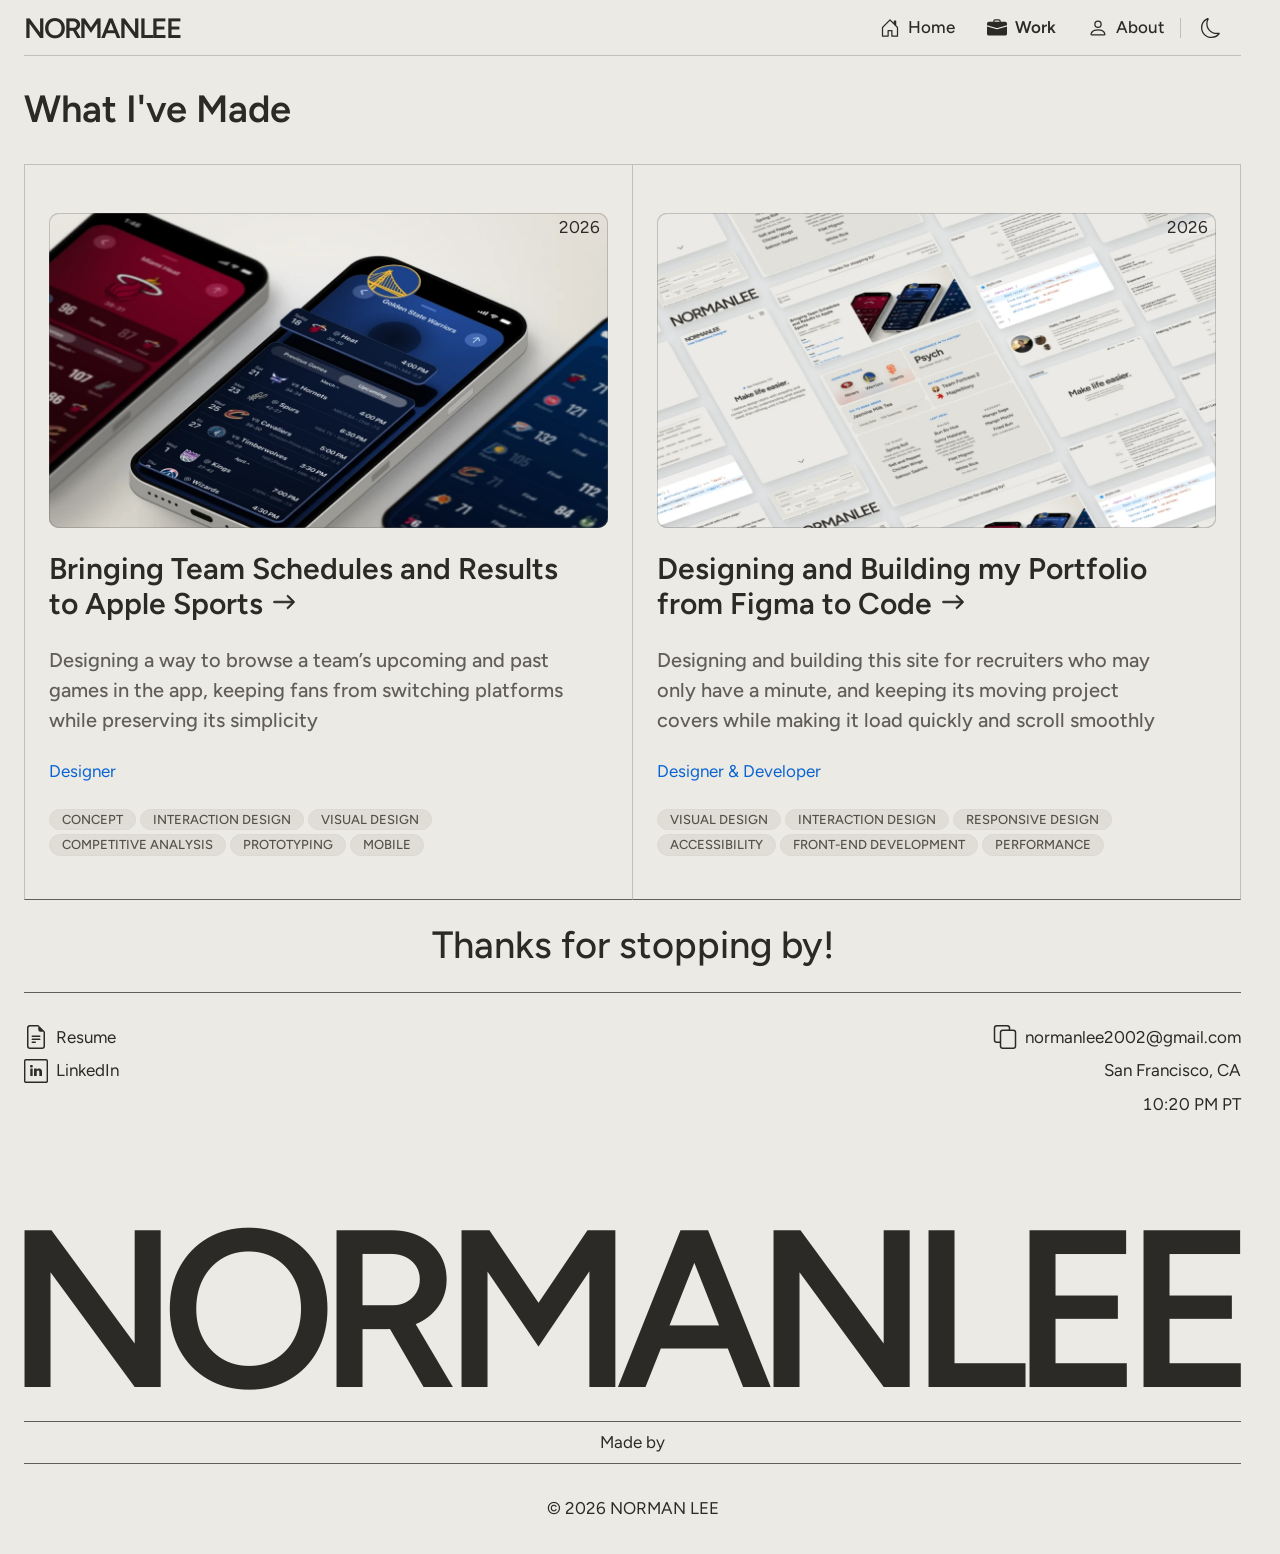
==== work/index.html @ 1e75f771 "Updated case studies to new URL address" ====
<!DOCTYPE html>
<html lang="en">
<head>
    <meta charset="UTF-8">
    <meta name="viewport" content="width=device-width, initial-scale=1.0">
    <title>Work - Norman Lee</title>
    <meta name="description" content="UX case studies by Norman Lee, including bringing team schedules and results to Apple Sports.">
    <link rel="canonical" href="https://normanmade.com/work/">
    <!-- Link Previews -->
    <meta property="og:type" content="website">
    <meta property="og:site_name" content="normanmade.com">
    <meta property="og:title" content="Work - Norman Lee">
    <meta property="og:description" content="UX case studies by Norman Lee, including bringing team schedules and results to Apple Sports.">
    <meta property="og:url" content="https://normanmade.com/work/">
    <meta property="og:image" content="https://normanmade.com/images/og-image.png?v=3">
    <meta property="og:image:width" content="1200">
    <meta property="og:image:height" content="630">
    <meta property="og:image:alt" content="Norman Lee, User Experience Designer. Make life easier. Design with empathy.">
    <meta name="twitter:card" content="summary_large_image">
    <!-- Icons -->
    <link rel="icon" href="/favicon.ico?v=4" sizes="48x48">
    <link rel="icon" href="/favicon.svg?v=4" type="image/svg+xml">
    <link rel="icon" href="/icon-192.png?v=4" type="image/png" sizes="192x192">
    <link rel="apple-touch-icon" href="/apple-touch-icon.png?v=3">
    <!-- Load Theme -->
    <script>
        // Prepared in the background (speculation rules, below): the fade-in waits until the page is shown (style.css)
        if (document.prerendering) {
            document.documentElement.classList.add("prerendering");
            document.addEventListener("prerenderingchange", () => document.documentElement.classList.remove("prerendering"), { once: true });
        }
        {
            const savedTheme = localStorage.getItem("theme");
            const systemPrefersDark = window.matchMedia("(prefers-color-scheme: dark)").matches;
            if (savedTheme === "dark" || (!savedTheme && systemPrefersDark)) {
                document.documentElement.classList.add("dark-theme");
            }
        }
        // Drawing without a graphics card: the lighter look from the first frame (style.css). Found once, on the very
        // first visit, by trying to start WebGL in a mode that refuses to run on the processor alone, then remembered;
        // script.js checks again once a visit, and also watches for drawing that's slow despite a graphics card
        try {
            let gfx = localStorage.getItem("gfx");
            if (!gfx) {
                const gl = document.createElement("canvas").getContext("webgl", { failIfMajorPerformanceCaveat: true });
                gfx = gl ? "ok" : "low";
                if (gl) gl.getExtension("WEBGL_lose_context")?.loseContext();
                localStorage.setItem("gfx", gfx);
                sessionStorage.setItem("gfx-checked", "1");
            }
            if (gfx === "low" || gfx === "slow") document.documentElement.classList.add("low-gfx");
        } catch (e) {}
    </script>
    <link rel="preload" href="/assets/fonts/figtree-latin.woff2" as="font" type="font/woff2" crossorigin>
    <link rel="stylesheet" href="/css/style.css">
    <script src="/js/script.js" defer></script>
    <!-- Instant pages (Chrome, Edge): the site's other pages are fetched as soon as this one loads (a few KB each), and a
         page is prepared whole in the background once you point at a link to it, so it opens at once when clicked, on
         touch screens too. Other browsers get a head start from script.js -->
    <script type="speculationrules">
        {"prefetch": [{"where": {"and": [{"href_matches": "/*"}, {"not": {"href_matches": ["/prototypes/*", "/*.pdf", "/*.png", "/*.webp", "/*.mp4"]}}]}, "eagerness": "immediate"}],
         "prerender": [{"where": {"and": [{"href_matches": "/*"}, {"not": {"href_matches": ["/prototypes/*", "/*.pdf", "/*.png", "/*.webp", "/*.mp4"]}}]}, "eagerness": "moderate"}]}
    </script>
</head>
<body>
    <!-- Header -->
    <div class="header perma-line">
        <div class="name">
            <a href="/"><span class="name-chevron" aria-hidden="true"><svg xmlns="http://www.w3.org/2000/svg" width="16" height="16" fill="currentColor" viewBox="0 0 16 16"><path fill-rule="evenodd" d="M11.354 1.646a.5.5 0 0 1 0 .708L5.707 8l5.647 5.646a.5.5 0 0 1-.708.708l-6-6a.5.5 0 0 1 0-.708l6-6a.5.5 0 0 1 .708 0"/></svg></span>NORMANLEE</a>
        </div>
        <div class="nav-container">
            <button class="theme-toggle-btn" aria-label="Change to dark mode" title="Change to dark mode">
                <!-- Sun Icon -->
                <svg class="sun-icon" xmlns="http://www.w3.org/2000/svg" width="20" height="20" fill="currentColor" viewBox="0 0 16 16">
                    <path d="M8 11a3 3 0 1 1 0-6 3 3 0 0 1 0 6m0 1a4 4 0 1 0 0-8 4 4 0 0 0 0 8M8 0a.5.5 0 0 1 .5.5v2a.5.5 0 0 1-1 0v-2A.5.5 0 0 1 8 0m0 13a.5.5 0 0 1 .5.5v2a.5.5 0 0 1-1 0v-2A.5.5 0 0 1 8 13m8-5a.5.5 0 0 1-.5.5h-2a.5.5 0 0 1 0-1h2a.5.5 0 0 1 .5.5M3 8a.5.5 0 0 1-.5.5h-2a.5.5 0 0 1 0-1h2A.5.5 0 0 1 3 8m10.657-5.657a.5.5 0 0 1 0 .707l-1.414 1.415a.5.5 0 1 1-.707-.708l1.414-1.414a.5.5 0 0 1 .707 0m-9.193 9.193a.5.5 0 0 1 0 .707L3.05 13.657a.5.5 0 0 1-.707-.707l1.414-1.414a.5.5 0 0 1 .707 0m9.193 2.121a.5.5 0 0 1-.707 0l-1.414-1.414a.5.5 0 0 1 .707-.707l1.414 1.414a.5.5 0 0 1 0 .707M4.464 4.465a.5.5 0 0 1-.707 0L2.343 3.05a.5.5 0 1 1 .707-.707l1.414 1.414a.5.5 0 0 1 0 .708"/>
                </svg>
                <!-- Sun Icon Fill -->
                <svg class="sun-icon-fill" xmlns="http://www.w3.org/2000/svg" width="20" height="20" fill="currentColor" viewBox="0 0 16 16">
                    <path d="M8 12a4 4 0 1 0 0-8 4 4 0 0 0 0 8M8 0a.5.5 0 0 1 .5.5v2a.5.5 0 0 1-1 0v-2A.5.5 0 0 1 8 0m0 13a.5.5 0 0 1 .5.5v2a.5.5 0 0 1-1 0v-2A.5.5 0 0 1 8 13m8-5a.5.5 0 0 1-.5.5h-2a.5.5 0 0 1 0-1h2a.5.5 0 0 1 .5.5M3 8a.5.5 0 0 1-.5.5h-2a.5.5 0 0 1 0-1h2A.5.5 0 0 1 3 8m10.657-5.657a.5.5 0 0 1 0 .707l-1.414 1.415a.5.5 0 1 1-.707-.708l1.414-1.414a.5.5 0 0 1 .707 0m-9.193 9.193a.5.5 0 0 1 0 .707L3.05 13.657a.5.5 0 0 1-.707-.707l1.414-1.414a.5.5 0 0 1 .707 0m9.193 2.121a.5.5 0 0 1-.707 0l-1.414-1.414a.5.5 0 0 1 .707-.707l1.414 1.414a.5.5 0 0 1 0 .707M4.464 4.465a.5.5 0 0 1-.707 0L2.343 3.05a.5.5 0 1 1 .707-.707l1.414 1.414a.5.5 0 0 1 0 .708"/>
                </svg>
                <!-- Moon Icon -->
                <svg class="moon-icon" xmlns="http://www.w3.org/2000/svg" width="20" height="20" fill="currentColor" viewBox="0 0 16 16">
                    <path d="M6 .278a.77.77 0 0 1 .08.858 7.2 7.2 0 0 0-.878 3.46c0 4.021 3.278 7.277 7.318 7.277q.792-.001 1.533-.16a.79.79 0 0 1 .81.316.73.73 0 0 1-.031.893A8.35 8.35 0 0 1 8.344 16C3.734 16 0 12.286 0 7.71 0 4.266 2.114 1.312 5.124.06A.75.75 0 0 1 6 .278M4.858 1.311A7.27 7.27 0 0 0 1.025 7.71c0 4.02 3.279 7.276 7.319 7.276a7.32 7.32 0 0 0 5.205-2.162q-.506.063-1.029.063c-4.61 0-8.343-3.714-8.343-8.29 0-1.167.242-2.278.681-3.286"/>
                </svg>
                <!-- Moon Icon Fill -->
                <svg class="moon-icon-fill" xmlns="http://www.w3.org/2000/svg" width="20" height="20" fill="currentColor" viewBox="0 0 16 16">
                    <path d="M6 .278a.77.77 0 0 1 .08.858 7.2 7.2 0 0 0-.878 3.46c0 4.021 3.278 7.277 7.318 7.277q.792-.001 1.533-.16a.79.79 0 0 1 .81.316.73.73 0 0 1-.031.893A8.35 8.35 0 0 1 8.344 16C3.734 16 0 12.286 0 7.71 0 4.266 2.114 1.312 5.124.06A.75.75 0 0 1 6 .278"/>
                </svg>
            </button>
            <button class="hamburger-menu" aria-label="Toggle menu" aria-expanded="false">
                <span class="hamburger-box" aria-hidden="true">
                    <span class="bar bar-top"></span>
                    <span class="bar bar-middle"></span>
                    <span class="bar bar-bottom"></span>
                </span>
            </button>
        </div>
        <div class="expanded-menu hidden" id="menu">
            <a href="/" class="menu-item">
                <!-- Home outline -->
                <svg class="icon-outline" xmlns="http://www.w3.org/2000/svg" width="20" height="20" fill="currentColor" viewBox="0 0 16 16">
                    <path d="M8.354 1.146a.5.5 0 0 0-.708 0l-6 6A.5.5 0 0 0 1.5 7.5v7a.5.5 0 0 0 .5.5h4.5a.5.5 0 0 0 .5-.5v-4h2v4a.5.5 0 0 0 .5.5H14a.5.5 0 0 0 .5-.5v-7a.5.5 0 0 0-.146-.354L13 5.793V2.5a.5.5 0 0 0-.5-.5h-1a.5.5 0 0 0-.5.5v1.293zM2.5 14V7.707l5.5-5.5 5.5 5.5V14H10v-4a.5.5 0 0 0-.5-.5h-3a.5.5 0 0 0-.5.5v4z"/>
                </svg>
                <!-- Home fill -->
                <svg class="icon-fill" xmlns="http://www.w3.org/2000/svg" width="20" height="20" fill="currentColor" viewBox="0 0 16 16">
                    <path d="M6.5 14.5v-3.505c0-.245.25-.495.5-.495h2c.25 0 .5.25.5.5v3.5a.5.5 0 0 0 .5.5h4a.5.5 0 0 0 .5-.5v-7a.5.5 0 0 0-.146-.354L13 5.793V2.5a.5.5 0 0 0-.5-.5h-1a.5.5 0 0 0-.5.5v1.293L8.354 1.146a.5.5 0 0 0-.708 0l-6 6A.5.5 0 0 0 1.5 7.5v7a.5.5 0 0 0 .5.5h4a.5.5 0 0 0 .5-.5"/>
                </svg>
                <span>Home</span>
            </a>

            <div class="nav-dropdown">
                <a href="/work/" class="menu-item" aria-current="page">
                    <!-- Briefcase outline -->
                    <svg class="icon-outline" xmlns="http://www.w3.org/2000/svg" width="20" height="20" fill="currentColor" viewBox="0 0 16 16">
                        <path d="M6.5 1A1.5 1.5 0 0 0 5 2.5V3H1.5A1.5 1.5 0 0 0 0 4.5v8A1.5 1.5 0 0 0 1.5 14h13a1.5 1.5 0 0 0 1.5-1.5v-8A1.5 1.5 0 0 0 14.5 3H11v-.5A1.5 1.5 0 0 0 9.5 1zm0 1h3a.5.5 0 0 1 .5.5V3H6v-.5a.5.5 0 0 1 .5-.5m1.886 6.914L15 7.151V12.5a.5.5 0 0 1-.5.5h-13a.5.5 0 0 1-.5-.5V7.15l6.614 1.764a1.5 1.5 0 0 0 .772 0M1.5 4h13a.5.5 0 0 1 .5.5v1.616L8.129 7.948a.5.5 0 0 1-.258 0L1 6.116V4.5a.5.5 0 0 1 .5-.5"/>
                    </svg>
                    <!-- Briefcase fill -->
                    <svg class="icon-fill" xmlns="http://www.w3.org/2000/svg" width="20" height="20" fill="currentColor" viewBox="0 0 16 16">
                        <path d="M6.5 1A1.5 1.5 0 0 0 5 2.5V3H1.5A1.5 1.5 0 0 0 0 4.5v1.384l7.614 2.03a1.5 1.5 0 0 0 .772 0L16 5.884V4.5A1.5 1.5 0 0 0 14.5 3H11v-.5A1.5 1.5 0 0 0 9.5 1zm0 1h3a.5.5 0 0 1 .5.5V3H6v-.5a.5.5 0 0 1 .5-.5"/>
                        <path d="M0 12.5A1.5 1.5 0 0 0 1.5 14h13a1.5 1.5 0 0 0 1.5-1.5V6.85L8.129 8.947a.5.5 0 0 1-.258 0L0 6.85z"/>
                    </svg>
                    <span>Work</span>
                </a>
                <div class="project-menu">
                    <div class="project-menu-panel">
                        <a href="/work/apple-sports-concept" class="project-menu-item">Bringing Team Schedules and Results to Apple Sports</a>
                        <a href="/work/portfolio" class="project-menu-item">Designing and Building my Portfolio from Figma to Code</a>
                    </div>
                </div>
            </div>

            <a href="/about" class="menu-item">
                <!-- About Icon -->
                <svg class="icon-outline" xmlns="http://www.w3.org/2000/svg" width="20" height="20" fill="currentColor" viewBox="0 0 16 16">
                    <path d="M8 8a3 3 0 1 0 0-6 3 3 0 0 0 0 6m2-3a2 2 0 1 1-4 0 2 2 0 0 1 4 0m4 8c0 1-1 1-1 1H3s-1 0-1-1 1-4 6-4 6 3 6 4m-1-.004c-.001-.246-.154-.986-.832-1.664C11.516 10.68 10.289 10 8 10s-3.516.68-4.168 1.332c-.678.678-.83 1.418-.832 1.664z"/>
                </svg>
                <!-- About Fill -->
                <svg class="icon-fill" xmlns="http://www.w3.org/2000/svg" width="20" height="20" fill="currentColor" viewBox="0 0 16 16">
                    <path d="M3 14s-1 0-1-1 1-4 6-4 6 3 6 4-1 1-1 1zm5-6a3 3 0 1 0 0-6 3 3 0 0 0 0 6"/>
                </svg>
                <span>About</span>
            </a>

        </div>
    </div>

    <!-- Work -->
    <h1 class="page-header" data-fade>What I've Made</h1>
    <div class="section-work work-grid">
        <div class="work-card" data-fade>
            <a href="/work/apple-sports-concept" class="work-thumbnail" tabindex="-1" aria-hidden="true">
                <div class="cover-screens" aria-hidden="true">
                    <!-- the cover at rest, as one picture of itself; the live cover below is built only when pointed at (style.css) -->
                    <img class="cover-poster is-light" src="/images/apple-sports/cover-poster-light-960.webp" srcset="/images/apple-sports/cover-poster-light-640.webp 1280w, /images/apple-sports/cover-poster-light-960.webp 1920w, /images/apple-sports/cover-poster-light-1320.webp 2640w" sizes="(max-width: 767px) calc(146vw - 47px), (max-width: 1023px) calc(146vw - 78px), min(65vw, 950px)" alt="" width="2640" height="1320" loading="lazy" fetchpriority="high"><img class="cover-poster is-dark" src="/images/apple-sports/cover-poster-dark-960.webp" srcset="/images/apple-sports/cover-poster-dark-640.webp 1280w, /images/apple-sports/cover-poster-dark-960.webp 1920w, /images/apple-sports/cover-poster-dark-1320.webp 2640w" sizes="(max-width: 767px) calc(146vw - 47px), (max-width: 1023px) calc(146vw - 78px), min(65vw, 950px)" alt="" width="2640" height="1320" loading="lazy" fetchpriority="high">
                    <div class="cover-floor">
                        <span class="cover-phone"><img src="/images/apple-sports/cover-heat.webp?v=3" alt="" width="560" height="1214" loading="lazy"><i class="cover-key"></i><i class="cover-key is-flush"></i><i class="cover-port"></i></span>
                        <span class="cover-phone">
                            <img src="/images/apple-sports/cover-hero-base.webp?v=2" alt="" width="640" height="1387" loading="lazy">
                            <!-- the shadows the lifted parts throw onto the spots they came from (style.css) -->
                            <i class="cover-shade is-list"></i><i class="cover-shade is-today"></i><i class="cover-shade is-logo"></i>
                            <img class="cover-layer is-list" src="/images/apple-sports/cover-hero-list.webp?v=2" alt="" width="562" height="774" loading="lazy"><i class="cover-layer cover-rim is-list"></i>
                            <img class="cover-layer is-today" src="/images/apple-sports/cover-hero-today.webp?v=2" alt="" width="562" height="111" loading="lazy"><i class="cover-layer cover-rim is-today"></i>
                            <img class="cover-layer is-logo" src="/images/apple-sports/cover-hero-logo.webp?v=2" alt="" width="172" height="172" loading="lazy"><i class="cover-layer cover-rim is-logo"></i>
                            <i class="cover-key"></i><i class="cover-key is-flush"></i><i class="cover-port"></i>
                        </span>
                        <span class="cover-phone"><img src="/images/apple-sports/cover-scores.webp" alt="" width="560" height="1214" loading="lazy"><i class="cover-key"></i><i class="cover-key is-flush"></i><i class="cover-port"></i></span>
                    </div>
                </div>
                <p>2026</p>
                <span class="view-project" aria-hidden="true">View Details<svg xmlns="http://www.w3.org/2000/svg" width="16" height="16" fill="currentColor" viewBox="0 0 16 16"><path fill-rule="evenodd" d="M1 8a.5.5 0 0 1 .5-.5h11.793l-3.147-3.146a.5.5 0 0 1 .708-.708l4 4a.5.5 0 0 1 0 .708l-4 4a.5.5 0 0 1-.708-.708L13.293 8.5H1.5A.5.5 0 0 1 1 8"/></svg></span>
            </a>
            <h2 class="work-header">
                <a href="/work/apple-sports-concept" class="work-link">Bringing Team Schedules and Results to Apple <span class="keep-together">Sports<span class="link-arrow" aria-hidden="true"><svg xmlns="http://www.w3.org/2000/svg" width="16" height="16" fill="currentColor" viewBox="0 0 16 16"><path fill-rule="evenodd" d="M1 8a.5.5 0 0 1 .5-.5h11.793l-3.147-3.146a.5.5 0 0 1 .708-.708l4 4a.5.5 0 0 1 0 .708l-4 4a.5.5 0 0 1-.708-.708L13.293 8.5H1.5A.5.5 0 0 1 1 8"/></svg></span></span></a>
            </h2>
            <p class="work-description">Designing a way to browse a team’s upcoming and past games in the app, keeping fans from switching platforms while preserving its simplicity</p>
            <p class="work-title">Designer</p>
            <div class="tag-container">
                <span class="pill-tag">CONCEPT</span>
                <span class="pill-tag">INTERACTION DESIGN</span>
                <span class="pill-tag">VISUAL DESIGN</span>
                <span class="pill-tag">COMPETITIVE ANALYSIS</span>
                <span class="pill-tag">PROTOTYPING</span>
                <span class="pill-tag">MOBILE</span>
            </div>
        </div>
        <div class="work-card" data-fade>
            <a href="/work/portfolio" class="work-thumbnail" tabindex="-1" aria-hidden="true">
                <div class="cover-wall" aria-hidden="true">
                    <!-- the wall at rest, as one picture of itself; the live wall below is built only when pointed at (style.css) -->
                    <img class="cover-poster is-light" src="/images/portfolio/cover-poster-light-960.webp" srcset="/images/portfolio/cover-poster-light-640.webp 1280w, /images/portfolio/cover-poster-light-960.webp 1920w, /images/portfolio/cover-poster-light-1320.webp 2640w" sizes="(max-width: 767px) calc(146vw - 47px), (max-width: 1023px) calc(146vw - 78px), min(65vw, 950px)" alt="" width="2640" height="1320" loading="lazy" fetchpriority="high"><img class="cover-poster is-dark" src="/images/portfolio/cover-poster-dark-960.webp" srcset="/images/portfolio/cover-poster-dark-640.webp 1280w, /images/portfolio/cover-poster-dark-960.webp 1920w, /images/portfolio/cover-poster-dark-1320.webp 2640w" sizes="(max-width: 767px) calc(146vw - 47px), (max-width: 1023px) calc(146vw - 78px), min(65vw, 950px)" alt="" width="2640" height="1320" loading="lazy" fetchpriority="high">
                    <div class="cover-wall-plane">
                        <div class="cover-wall-col" style="--w: 44cqh">
                            <div class="cover-wall-track">
                                <div class="cover-wall-tile is-desktop"><img class="is-light" src="/images/portfolio/home-desktop-light.webp" alt="" width="2400" height="1350" loading="lazy"><img class="is-dark" src="/images/portfolio/home-desktop-dark.webp" alt="" width="2400" height="1350" loading="lazy"></div>
                                <div class="cover-wall-tile"><img class="is-light" src="/images/portfolio/cover-snip-about-skills-light.webp" alt="" width="600" height="238" loading="lazy"><img class="is-dark" src="/images/portfolio/cover-snip-about-skills-dark.webp" alt="" width="600" height="238" loading="lazy"></div>
                                <div class="cover-wall-tile cover-wall-code is-js"><p class="cover-wall-tab">script.js</p><pre><span><i>222</i><span class="t-kw">function</span> <span class="t-fn">applyTheme</span><span class="t-mute">(</span><span class="t-mute">)</span> <span class="t-mute">{</span></span><span><i>223</i>    <span class="t-kw">const</span> isDark <span class="t-mute">=</span> <span class="t-fn">getPreferredTheme</span><span class="t-mute">(</span><span class="t-mute">)</span> <span class="t-mute">===</span> <span class="t-val">"dark"</span><span class="t-mute">;</span></span><span class="is-hot"><i>224</i>    document<span class="t-mute">.</span>documentElement<span class="t-mute">.</span>classList<span class="t-mute">.</span><span class="t-fn">toggle</span><span class="t-mute">(</span><span class="t-val">"dark-theme"</span><span class="t-mute">,</span> isDark<span class="t-mute">)</span><span class="t-mute">;</span></span><span><i>225</i>    <span class="t-fn">updateButtonAria</span><span class="t-mute">(</span>isDark<span class="t-mute">)</span><span class="t-mute">;</span></span><span><i>226</i><span class="t-mute">}</span></span></pre></div>
                                <div class="cover-wall-tile"><img class="is-light" src="/images/portfolio/cover-snip-apple-quotes-light.webp" alt="" width="600" height="258" loading="lazy"><img class="is-dark" src="/images/portfolio/cover-snip-apple-quotes-dark.webp" alt="" width="600" height="258" loading="lazy"></div>
                                <div class="cover-wall-tile is-desktop"><img class="is-light" src="/images/portfolio/home-desktop-light.webp" alt="" width="2400" height="1350" loading="lazy"><img class="is-dark" src="/images/portfolio/home-desktop-dark.webp" alt="" width="2400" height="1350" loading="lazy"></div>
                                <div class="cover-wall-tile"><img class="is-light" src="/images/portfolio/cover-snip-about-skills-light.webp" alt="" width="600" height="238" loading="lazy"><img class="is-dark" src="/images/portfolio/cover-snip-about-skills-dark.webp" alt="" width="600" height="238" loading="lazy"></div>
                                <div class="cover-wall-tile cover-wall-code is-js"><p class="cover-wall-tab">script.js</p><pre><span><i>222</i><span class="t-kw">function</span> <span class="t-fn">applyTheme</span><span class="t-mute">(</span><span class="t-mute">)</span> <span class="t-mute">{</span></span><span><i>223</i>    <span class="t-kw">const</span> isDark <span class="t-mute">=</span> <span class="t-fn">getPreferredTheme</span><span class="t-mute">(</span><span class="t-mute">)</span> <span class="t-mute">===</span> <span class="t-val">"dark"</span><span class="t-mute">;</span></span><span class="is-hot"><i>224</i>    document<span class="t-mute">.</span>documentElement<span class="t-mute">.</span>classList<span class="t-mute">.</span><span class="t-fn">toggle</span><span class="t-mute">(</span><span class="t-val">"dark-theme"</span><span class="t-mute">,</span> isDark<span class="t-mute">)</span><span class="t-mute">;</span></span><span><i>225</i>    <span class="t-fn">updateButtonAria</span><span class="t-mute">(</span>isDark<span class="t-mute">)</span><span class="t-mute">;</span></span><span><i>226</i><span class="t-mute">}</span></span></pre></div>
                                <div class="cover-wall-tile"><img class="is-light" src="/images/portfolio/cover-snip-apple-quotes-light.webp" alt="" width="600" height="258" loading="lazy"><img class="is-dark" src="/images/portfolio/cover-snip-apple-quotes-dark.webp" alt="" width="600" height="258" loading="lazy"></div>
                                <div class="cover-wall-tile is-desktop"><img class="is-light" src="/images/portfolio/home-desktop-light.webp" alt="" width="2400" height="1350" loading="lazy"><img class="is-dark" src="/images/portfolio/home-desktop-dark.webp" alt="" width="2400" height="1350" loading="lazy"></div>
                                <div class="cover-wall-tile"><img class="is-light" src="/images/portfolio/cover-snip-about-skills-light.webp" alt="" width="600" height="238" loading="lazy"><img class="is-dark" src="/images/portfolio/cover-snip-about-skills-dark.webp" alt="" width="600" height="238" loading="lazy"></div>
                                <div class="cover-wall-tile cover-wall-code is-js"><p class="cover-wall-tab">script.js</p><pre><span><i>222</i><span class="t-kw">function</span> <span class="t-fn">applyTheme</span><span class="t-mute">(</span><span class="t-mute">)</span> <span class="t-mute">{</span></span><span><i>223</i>    <span class="t-kw">const</span> isDark <span class="t-mute">=</span> <span class="t-fn">getPreferredTheme</span><span class="t-mute">(</span><span class="t-mute">)</span> <span class="t-mute">===</span> <span class="t-val">"dark"</span><span class="t-mute">;</span></span><span class="is-hot"><i>224</i>    document<span class="t-mute">.</span>documentElement<span class="t-mute">.</span>classList<span class="t-mute">.</span><span class="t-fn">toggle</span><span class="t-mute">(</span><span class="t-val">"dark-theme"</span><span class="t-mute">,</span> isDark<span class="t-mute">)</span><span class="t-mute">;</span></span><span><i>225</i>    <span class="t-fn">updateButtonAria</span><span class="t-mute">(</span>isDark<span class="t-mute">)</span><span class="t-mute">;</span></span><span><i>226</i><span class="t-mute">}</span></span></pre></div>
                                <div class="cover-wall-tile"><img class="is-light" src="/images/portfolio/cover-snip-apple-quotes-light.webp" alt="" width="600" height="258" loading="lazy"><img class="is-dark" src="/images/portfolio/cover-snip-apple-quotes-dark.webp" alt="" width="600" height="258" loading="lazy"></div>
                                <div class="cover-wall-tile is-desktop"><img class="is-light" src="/images/portfolio/home-desktop-light.webp" alt="" width="2400" height="1350" loading="lazy"><img class="is-dark" src="/images/portfolio/home-desktop-dark.webp" alt="" width="2400" height="1350" loading="lazy"></div>
                                <div class="cover-wall-tile"><img class="is-light" src="/images/portfolio/cover-snip-about-skills-light.webp" alt="" width="600" height="238" loading="lazy"><img class="is-dark" src="/images/portfolio/cover-snip-about-skills-dark.webp" alt="" width="600" height="238" loading="lazy"></div>
                                <div class="cover-wall-tile cover-wall-code is-js"><p class="cover-wall-tab">script.js</p><pre><span><i>222</i><span class="t-kw">function</span> <span class="t-fn">applyTheme</span><span class="t-mute">(</span><span class="t-mute">)</span> <span class="t-mute">{</span></span><span><i>223</i>    <span class="t-kw">const</span> isDark <span class="t-mute">=</span> <span class="t-fn">getPreferredTheme</span><span class="t-mute">(</span><span class="t-mute">)</span> <span class="t-mute">===</span> <span class="t-val">"dark"</span><span class="t-mute">;</span></span><span class="is-hot"><i>224</i>    document<span class="t-mute">.</span>documentElement<span class="t-mute">.</span>classList<span class="t-mute">.</span><span class="t-fn">toggle</span><span class="t-mute">(</span><span class="t-val">"dark-theme"</span><span class="t-mute">,</span> isDark<span class="t-mute">)</span><span class="t-mute">;</span></span><span><i>225</i>    <span class="t-fn">updateButtonAria</span><span class="t-mute">(</span>isDark<span class="t-mute">)</span><span class="t-mute">;</span></span><span><i>226</i><span class="t-mute">}</span></span></pre></div>
                                <div class="cover-wall-tile"><img class="is-light" src="/images/portfolio/cover-snip-apple-quotes-light.webp" alt="" width="600" height="258" loading="lazy"><img class="is-dark" src="/images/portfolio/cover-snip-apple-quotes-dark.webp" alt="" width="600" height="258" loading="lazy"></div>
                            </div>
                        </div>
                        <div class="cover-wall-col" style="--w: 30cqh; --time: 64s">
                            <div class="cover-wall-track">
                                <div class="cover-wall-tile"><img class="is-light" src="/images/portfolio/home-mobile-light.webp" alt="" width="786" height="1704" loading="lazy"><img class="is-dark" src="/images/portfolio/home-mobile-dark.webp" alt="" width="786" height="1704" loading="lazy"></div>
                                <div class="cover-wall-tile"><img class="is-light" src="/images/portfolio/cover-snip-apple-anatomy-light.webp" alt="" width="600" height="258" loading="lazy"><img class="is-dark" src="/images/portfolio/cover-snip-apple-anatomy-dark.webp" alt="" width="600" height="258" loading="lazy"></div>
                                <div class="cover-wall-tile"><img class="is-light" src="/images/portfolio/cover-snip-footer-light.webp" alt="" width="600" height="87" loading="lazy"><img class="is-dark" src="/images/portfolio/cover-snip-footer-dark.webp" alt="" width="600" height="87" loading="lazy"></div>
                                <div class="cover-wall-tile"><img class="is-light" src="/images/portfolio/home-mobile-light.webp" alt="" width="786" height="1704" loading="lazy"><img class="is-dark" src="/images/portfolio/home-mobile-dark.webp" alt="" width="786" height="1704" loading="lazy"></div>
                                <div class="cover-wall-tile"><img class="is-light" src="/images/portfolio/cover-snip-apple-anatomy-light.webp" alt="" width="600" height="258" loading="lazy"><img class="is-dark" src="/images/portfolio/cover-snip-apple-anatomy-dark.webp" alt="" width="600" height="258" loading="lazy"></div>
                                <div class="cover-wall-tile"><img class="is-light" src="/images/portfolio/cover-snip-footer-light.webp" alt="" width="600" height="87" loading="lazy"><img class="is-dark" src="/images/portfolio/cover-snip-footer-dark.webp" alt="" width="600" height="87" loading="lazy"></div>
                                <div class="cover-wall-tile"><img class="is-light" src="/images/portfolio/home-mobile-light.webp" alt="" width="786" height="1704" loading="lazy"><img class="is-dark" src="/images/portfolio/home-mobile-dark.webp" alt="" width="786" height="1704" loading="lazy"></div>
                                <div class="cover-wall-tile"><img class="is-light" src="/images/portfolio/cover-snip-apple-anatomy-light.webp" alt="" width="600" height="258" loading="lazy"><img class="is-dark" src="/images/portfolio/cover-snip-apple-anatomy-dark.webp" alt="" width="600" height="258" loading="lazy"></div>
                                <div class="cover-wall-tile"><img class="is-light" src="/images/portfolio/cover-snip-footer-light.webp" alt="" width="600" height="87" loading="lazy"><img class="is-dark" src="/images/portfolio/cover-snip-footer-dark.webp" alt="" width="600" height="87" loading="lazy"></div>
                                <!-- again, so the loop has no seam -->
                                <div class="cover-wall-tile"><img class="is-light" src="/images/portfolio/home-mobile-light.webp" alt="" width="786" height="1704" loading="lazy"><img class="is-dark" src="/images/portfolio/home-mobile-dark.webp" alt="" width="786" height="1704" loading="lazy"></div>
                                <div class="cover-wall-tile"><img class="is-light" src="/images/portfolio/cover-snip-apple-anatomy-light.webp" alt="" width="600" height="258" loading="lazy"><img class="is-dark" src="/images/portfolio/cover-snip-apple-anatomy-dark.webp" alt="" width="600" height="258" loading="lazy"></div>
                                <div class="cover-wall-tile"><img class="is-light" src="/images/portfolio/cover-snip-footer-light.webp" alt="" width="600" height="87" loading="lazy"><img class="is-dark" src="/images/portfolio/cover-snip-footer-dark.webp" alt="" width="600" height="87" loading="lazy"></div>
                                <div class="cover-wall-tile"><img class="is-light" src="/images/portfolio/home-mobile-light.webp" alt="" width="786" height="1704" loading="lazy"><img class="is-dark" src="/images/portfolio/home-mobile-dark.webp" alt="" width="786" height="1704" loading="lazy"></div>
                                <div class="cover-wall-tile"><img class="is-light" src="/images/portfolio/cover-snip-apple-anatomy-light.webp" alt="" width="600" height="258" loading="lazy"><img class="is-dark" src="/images/portfolio/cover-snip-apple-anatomy-dark.webp" alt="" width="600" height="258" loading="lazy"></div>
                                <div class="cover-wall-tile"><img class="is-light" src="/images/portfolio/cover-snip-footer-light.webp" alt="" width="600" height="87" loading="lazy"><img class="is-dark" src="/images/portfolio/cover-snip-footer-dark.webp" alt="" width="600" height="87" loading="lazy"></div>
                                <div class="cover-wall-tile"><img class="is-light" src="/images/portfolio/home-mobile-light.webp" alt="" width="786" height="1704" loading="lazy"><img class="is-dark" src="/images/portfolio/home-mobile-dark.webp" alt="" width="786" height="1704" loading="lazy"></div>
                                <div class="cover-wall-tile"><img class="is-light" src="/images/portfolio/cover-snip-apple-anatomy-light.webp" alt="" width="600" height="258" loading="lazy"><img class="is-dark" src="/images/portfolio/cover-snip-apple-anatomy-dark.webp" alt="" width="600" height="258" loading="lazy"></div>
                                <div class="cover-wall-tile"><img class="is-light" src="/images/portfolio/cover-snip-footer-light.webp" alt="" width="600" height="87" loading="lazy"><img class="is-dark" src="/images/portfolio/cover-snip-footer-dark.webp" alt="" width="600" height="87" loading="lazy"></div>
                            </div>
                        </div>
                        <div class="cover-wall-col" style="--w: 56cqh; --time: 80s">
                            <div class="cover-wall-track">
                                <div class="cover-wall-tile"><img class="is-light" src="/images/portfolio/cover-snip-apple-head-light.webp" alt="" width="600" height="228" loading="lazy"><img class="is-dark" src="/images/portfolio/cover-snip-apple-head-dark.webp" alt="" width="600" height="228" loading="lazy"></div>
                                <div class="cover-wall-tile"><img class="is-light" src="/images/portfolio/cover-snip-about-tidbits-light.webp" alt="" width="600" height="625" loading="lazy"><img class="is-dark" src="/images/portfolio/cover-snip-about-tidbits-dark.webp" alt="" width="600" height="625" loading="lazy"></div>
                                <div class="cover-wall-tile"><img class="is-light" src="/images/portfolio/cover-snip-home-thanks-light.webp" alt="" width="600" height="103" loading="lazy"><img class="is-dark" src="/images/portfolio/cover-snip-home-thanks-dark.webp" alt="" width="600" height="103" loading="lazy"></div>
                                <div class="cover-wall-tile"><img class="is-light" src="/images/portfolio/cover-snip-apple-head-light.webp" alt="" width="600" height="228" loading="lazy"><img class="is-dark" src="/images/portfolio/cover-snip-apple-head-dark.webp" alt="" width="600" height="228" loading="lazy"></div>
                                <div class="cover-wall-tile"><img class="is-light" src="/images/portfolio/cover-snip-about-tidbits-light.webp" alt="" width="600" height="625" loading="lazy"><img class="is-dark" src="/images/portfolio/cover-snip-about-tidbits-dark.webp" alt="" width="600" height="625" loading="lazy"></div>
                                <div class="cover-wall-tile"><img class="is-light" src="/images/portfolio/cover-snip-home-thanks-light.webp" alt="" width="600" height="103" loading="lazy"><img class="is-dark" src="/images/portfolio/cover-snip-home-thanks-dark.webp" alt="" width="600" height="103" loading="lazy"></div>
                                <div class="cover-wall-tile"><img class="is-light" src="/images/portfolio/cover-snip-apple-head-light.webp" alt="" width="600" height="228" loading="lazy"><img class="is-dark" src="/images/portfolio/cover-snip-apple-head-dark.webp" alt="" width="600" height="228" loading="lazy"></div>
                                <div class="cover-wall-tile"><img class="is-light" src="/images/portfolio/cover-snip-about-tidbits-light.webp" alt="" width="600" height="625" loading="lazy"><img class="is-dark" src="/images/portfolio/cover-snip-about-tidbits-dark.webp" alt="" width="600" height="625" loading="lazy"></div>
                                <div class="cover-wall-tile"><img class="is-light" src="/images/portfolio/cover-snip-home-thanks-light.webp" alt="" width="600" height="103" loading="lazy"><img class="is-dark" src="/images/portfolio/cover-snip-home-thanks-dark.webp" alt="" width="600" height="103" loading="lazy"></div>
                                <!-- again, so the loop has no seam -->
                                <div class="cover-wall-tile"><img class="is-light" src="/images/portfolio/cover-snip-apple-head-light.webp" alt="" width="600" height="228" loading="lazy"><img class="is-dark" src="/images/portfolio/cover-snip-apple-head-dark.webp" alt="" width="600" height="228" loading="lazy"></div>
                                <div class="cover-wall-tile"><img class="is-light" src="/images/portfolio/cover-snip-about-tidbits-light.webp" alt="" width="600" height="625" loading="lazy"><img class="is-dark" src="/images/portfolio/cover-snip-about-tidbits-dark.webp" alt="" width="600" height="625" loading="lazy"></div>
                                <div class="cover-wall-tile"><img class="is-light" src="/images/portfolio/cover-snip-home-thanks-light.webp" alt="" width="600" height="103" loading="lazy"><img class="is-dark" src="/images/portfolio/cover-snip-home-thanks-dark.webp" alt="" width="600" height="103" loading="lazy"></div>
                                <div class="cover-wall-tile"><img class="is-light" src="/images/portfolio/cover-snip-apple-head-light.webp" alt="" width="600" height="228" loading="lazy"><img class="is-dark" src="/images/portfolio/cover-snip-apple-head-dark.webp" alt="" width="600" height="228" loading="lazy"></div>
                                <div class="cover-wall-tile"><img class="is-light" src="/images/portfolio/cover-snip-about-tidbits-light.webp" alt="" width="600" height="625" loading="lazy"><img class="is-dark" src="/images/portfolio/cover-snip-about-tidbits-dark.webp" alt="" width="600" height="625" loading="lazy"></div>
                                <div class="cover-wall-tile"><img class="is-light" src="/images/portfolio/cover-snip-home-thanks-light.webp" alt="" width="600" height="103" loading="lazy"><img class="is-dark" src="/images/portfolio/cover-snip-home-thanks-dark.webp" alt="" width="600" height="103" loading="lazy"></div>
                                <div class="cover-wall-tile"><img class="is-light" src="/images/portfolio/cover-snip-apple-head-light.webp" alt="" width="600" height="228" loading="lazy"><img class="is-dark" src="/images/portfolio/cover-snip-apple-head-dark.webp" alt="" width="600" height="228" loading="lazy"></div>
                                <div class="cover-wall-tile"><img class="is-light" src="/images/portfolio/cover-snip-about-tidbits-light.webp" alt="" width="600" height="625" loading="lazy"><img class="is-dark" src="/images/portfolio/cover-snip-about-tidbits-dark.webp" alt="" width="600" height="625" loading="lazy"></div>
                                <div class="cover-wall-tile"><img class="is-light" src="/images/portfolio/cover-snip-home-thanks-light.webp" alt="" width="600" height="103" loading="lazy"><img class="is-dark" src="/images/portfolio/cover-snip-home-thanks-dark.webp" alt="" width="600" height="103" loading="lazy"></div>
                            </div>
                        </div>
                        <div class="cover-wall-col" style="--w: 40cqh; --time: 74s">
                            <div class="cover-wall-track">
                                <div class="cover-wall-tile"><img class="is-light" src="/images/portfolio/cover-snip-apple-overview-light.webp" alt="" width="600" height="261" loading="lazy"><img class="is-dark" src="/images/portfolio/cover-snip-apple-overview-dark.webp" alt="" width="600" height="261" loading="lazy"></div>
                                <div class="cover-wall-tile cover-wall-code is-css"><p class="cover-wall-tab">style.css</p><pre><span><i>779</i><span class="t-sel">.hero-text</span> <span class="t-mute">{</span></span><span class="is-hot"><i>780</i>    <span class="t-prop">font-size</span><span class="t-mute">:</span> <span class="t-val">clamp(2.25rem, 10cqi, 6rem)</span><span class="t-mute">;</span></span><span><i>781</i>    <span class="t-prop">line-height</span><span class="t-mute">:</span> <span class="t-val">var(--leading-none)</span><span class="t-mute">;</span></span><span><i>782</i>    <span class="t-prop">letter-spacing</span><span class="t-mute">:</span> <span class="t-val">-0.035em</span><span class="t-mute">;</span></span><span><i>783</i>    <span class="t-prop">white-space</span><span class="t-mute">:</span> <span class="t-val">nowrap</span><span class="t-mute">;</span></span><span><i>784</i><span class="t-mute">}</span></span></pre></div>
                                <div class="cover-wall-tile"><img class="is-light" src="/images/portfolio/cover-snip-about-hello-light.webp" alt="" width="600" height="182" loading="lazy"><img class="is-dark" src="/images/portfolio/cover-snip-about-hello-dark.webp" alt="" width="600" height="182" loading="lazy"></div>
                                <div class="cover-wall-tile"><img class="is-light" src="/images/portfolio/home-tablet-light.webp" alt="" width="2420" height="1668" loading="lazy"><img class="is-dark" src="/images/portfolio/home-tablet-dark.webp" alt="" width="2420" height="1668" loading="lazy"></div>
                                <div class="cover-wall-tile"><img class="is-light" src="/images/portfolio/cover-snip-apple-overview-light.webp" alt="" width="600" height="261" loading="lazy"><img class="is-dark" src="/images/portfolio/cover-snip-apple-overview-dark.webp" alt="" width="600" height="261" loading="lazy"></div>
                                <div class="cover-wall-tile cover-wall-code is-css"><p class="cover-wall-tab">style.css</p><pre><span><i>779</i><span class="t-sel">.hero-text</span> <span class="t-mute">{</span></span><span class="is-hot"><i>780</i>    <span class="t-prop">font-size</span><span class="t-mute">:</span> <span class="t-val">clamp(2.25rem, 10cqi, 6rem)</span><span class="t-mute">;</span></span><span><i>781</i>    <span class="t-prop">line-height</span><span class="t-mute">:</span> <span class="t-val">var(--leading-none)</span><span class="t-mute">;</span></span><span><i>782</i>    <span class="t-prop">letter-spacing</span><span class="t-mute">:</span> <span class="t-val">-0.035em</span><span class="t-mute">;</span></span><span><i>783</i>    <span class="t-prop">white-space</span><span class="t-mute">:</span> <span class="t-val">nowrap</span><span class="t-mute">;</span></span><span><i>784</i><span class="t-mute">}</span></span></pre></div>
                                <div class="cover-wall-tile"><img class="is-light" src="/images/portfolio/cover-snip-about-hello-light.webp" alt="" width="600" height="182" loading="lazy"><img class="is-dark" src="/images/portfolio/cover-snip-about-hello-dark.webp" alt="" width="600" height="182" loading="lazy"></div>
                                <div class="cover-wall-tile"><img class="is-light" src="/images/portfolio/home-tablet-light.webp" alt="" width="2420" height="1668" loading="lazy"><img class="is-dark" src="/images/portfolio/home-tablet-dark.webp" alt="" width="2420" height="1668" loading="lazy"></div>
                                <div class="cover-wall-tile"><img class="is-light" src="/images/portfolio/cover-snip-apple-overview-light.webp" alt="" width="600" height="261" loading="lazy"><img class="is-dark" src="/images/portfolio/cover-snip-apple-overview-dark.webp" alt="" width="600" height="261" loading="lazy"></div>
                                <div class="cover-wall-tile cover-wall-code is-css"><p class="cover-wall-tab">style.css</p><pre><span><i>779</i><span class="t-sel">.hero-text</span> <span class="t-mute">{</span></span><span class="is-hot"><i>780</i>    <span class="t-prop">font-size</span><span class="t-mute">:</span> <span class="t-val">clamp(2.25rem, 10cqi, 6rem)</span><span class="t-mute">;</span></span><span><i>781</i>    <span class="t-prop">line-height</span><span class="t-mute">:</span> <span class="t-val">var(--leading-none)</span><span class="t-mute">;</span></span><span><i>782</i>    <span class="t-prop">letter-spacing</span><span class="t-mute">:</span> <span class="t-val">-0.035em</span><span class="t-mute">;</span></span><span><i>783</i>    <span class="t-prop">white-space</span><span class="t-mute">:</span> <span class="t-val">nowrap</span><span class="t-mute">;</span></span><span><i>784</i><span class="t-mute">}</span></span></pre></div>
                                <div class="cover-wall-tile"><img class="is-light" src="/images/portfolio/cover-snip-about-hello-light.webp" alt="" width="600" height="182" loading="lazy"><img class="is-dark" src="/images/portfolio/cover-snip-about-hello-dark.webp" alt="" width="600" height="182" loading="lazy"></div>
                                <div class="cover-wall-tile"><img class="is-light" src="/images/portfolio/home-tablet-light.webp" alt="" width="2420" height="1668" loading="lazy"><img class="is-dark" src="/images/portfolio/home-tablet-dark.webp" alt="" width="2420" height="1668" loading="lazy"></div>
                                <!-- again, so the loop has no seam -->
                                <div class="cover-wall-tile"><img class="is-light" src="/images/portfolio/cover-snip-apple-overview-light.webp" alt="" width="600" height="261" loading="lazy"><img class="is-dark" src="/images/portfolio/cover-snip-apple-overview-dark.webp" alt="" width="600" height="261" loading="lazy"></div>
                                <div class="cover-wall-tile cover-wall-code is-css"><p class="cover-wall-tab">style.css</p><pre><span><i>779</i><span class="t-sel">.hero-text</span> <span class="t-mute">{</span></span><span class="is-hot"><i>780</i>    <span class="t-prop">font-size</span><span class="t-mute">:</span> <span class="t-val">clamp(2.25rem, 10cqi, 6rem)</span><span class="t-mute">;</span></span><span><i>781</i>    <span class="t-prop">line-height</span><span class="t-mute">:</span> <span class="t-val">var(--leading-none)</span><span class="t-mute">;</span></span><span><i>782</i>    <span class="t-prop">letter-spacing</span><span class="t-mute">:</span> <span class="t-val">-0.035em</span><span class="t-mute">;</span></span><span><i>783</i>    <span class="t-prop">white-space</span><span class="t-mute">:</span> <span class="t-val">nowrap</span><span class="t-mute">;</span></span><span><i>784</i><span class="t-mute">}</span></span></pre></div>
                                <div class="cover-wall-tile"><img class="is-light" src="/images/portfolio/cover-snip-about-hello-light.webp" alt="" width="600" height="182" loading="lazy"><img class="is-dark" src="/images/portfolio/cover-snip-about-hello-dark.webp" alt="" width="600" height="182" loading="lazy"></div>
                                <div class="cover-wall-tile"><img class="is-light" src="/images/portfolio/home-tablet-light.webp" alt="" width="2420" height="1668" loading="lazy"><img class="is-dark" src="/images/portfolio/home-tablet-dark.webp" alt="" width="2420" height="1668" loading="lazy"></div>
                                <div class="cover-wall-tile"><img class="is-light" src="/images/portfolio/cover-snip-apple-overview-light.webp" alt="" width="600" height="261" loading="lazy"><img class="is-dark" src="/images/portfolio/cover-snip-apple-overview-dark.webp" alt="" width="600" height="261" loading="lazy"></div>
                                <div class="cover-wall-tile cover-wall-code is-css"><p class="cover-wall-tab">style.css</p><pre><span><i>779</i><span class="t-sel">.hero-text</span> <span class="t-mute">{</span></span><span class="is-hot"><i>780</i>    <span class="t-prop">font-size</span><span class="t-mute">:</span> <span class="t-val">clamp(2.25rem, 10cqi, 6rem)</span><span class="t-mute">;</span></span><span><i>781</i>    <span class="t-prop">line-height</span><span class="t-mute">:</span> <span class="t-val">var(--leading-none)</span><span class="t-mute">;</span></span><span><i>782</i>    <span class="t-prop">letter-spacing</span><span class="t-mute">:</span> <span class="t-val">-0.035em</span><span class="t-mute">;</span></span><span><i>783</i>    <span class="t-prop">white-space</span><span class="t-mute">:</span> <span class="t-val">nowrap</span><span class="t-mute">;</span></span><span><i>784</i><span class="t-mute">}</span></span></pre></div>
                                <div class="cover-wall-tile"><img class="is-light" src="/images/portfolio/cover-snip-about-hello-light.webp" alt="" width="600" height="182" loading="lazy"><img class="is-dark" src="/images/portfolio/cover-snip-about-hello-dark.webp" alt="" width="600" height="182" loading="lazy"></div>
                                <div class="cover-wall-tile"><img class="is-light" src="/images/portfolio/home-tablet-light.webp" alt="" width="2420" height="1668" loading="lazy"><img class="is-dark" src="/images/portfolio/home-tablet-dark.webp" alt="" width="2420" height="1668" loading="lazy"></div>
                                <div class="cover-wall-tile"><img class="is-light" src="/images/portfolio/cover-snip-apple-overview-light.webp" alt="" width="600" height="261" loading="lazy"><img class="is-dark" src="/images/portfolio/cover-snip-apple-overview-dark.webp" alt="" width="600" height="261" loading="lazy"></div>
                                <div class="cover-wall-tile cover-wall-code is-css"><p class="cover-wall-tab">style.css</p><pre><span><i>779</i><span class="t-sel">.hero-text</span> <span class="t-mute">{</span></span><span class="is-hot"><i>780</i>    <span class="t-prop">font-size</span><span class="t-mute">:</span> <span class="t-val">clamp(2.25rem, 10cqi, 6rem)</span><span class="t-mute">;</span></span><span><i>781</i>    <span class="t-prop">line-height</span><span class="t-mute">:</span> <span class="t-val">var(--leading-none)</span><span class="t-mute">;</span></span><span><i>782</i>    <span class="t-prop">letter-spacing</span><span class="t-mute">:</span> <span class="t-val">-0.035em</span><span class="t-mute">;</span></span><span><i>783</i>    <span class="t-prop">white-space</span><span class="t-mute">:</span> <span class="t-val">nowrap</span><span class="t-mute">;</span></span><span><i>784</i><span class="t-mute">}</span></span></pre></div>
                                <div class="cover-wall-tile"><img class="is-light" src="/images/portfolio/cover-snip-about-hello-light.webp" alt="" width="600" height="182" loading="lazy"><img class="is-dark" src="/images/portfolio/cover-snip-about-hello-dark.webp" alt="" width="600" height="182" loading="lazy"></div>
                                <div class="cover-wall-tile"><img class="is-light" src="/images/portfolio/home-tablet-light.webp" alt="" width="2420" height="1668" loading="lazy"><img class="is-dark" src="/images/portfolio/home-tablet-dark.webp" alt="" width="2420" height="1668" loading="lazy"></div>
                            </div>
                        </div>
                        <div class="cover-wall-col" style="--w: 48cqh">
                            <div class="cover-wall-track">
                                <div class="cover-wall-tile"><img class="is-light" src="/images/portfolio/cover-snip-apple-problem-light.webp" alt="" width="600" height="198" loading="lazy"><img class="is-dark" src="/images/portfolio/cover-snip-apple-problem-dark.webp" alt="" width="600" height="198" loading="lazy"></div>
                                <div class="cover-wall-tile"><img class="is-light" src="/images/portfolio/cover-snip-about-experience-light.webp" alt="" width="600" height="378" loading="lazy"><img class="is-dark" src="/images/portfolio/cover-snip-about-experience-dark.webp" alt="" width="600" height="378" loading="lazy"></div>
                                <div class="cover-wall-tile"><img class="is-light" src="/images/portfolio/cover-snip-apple-native-light.webp" alt="" width="600" height="202" loading="lazy"><img class="is-dark" src="/images/portfolio/cover-snip-apple-native-dark.webp" alt="" width="600" height="202" loading="lazy"></div>
                                <div class="cover-wall-tile"><img class="is-light" src="/images/portfolio/cover-snip-apple-learned-light.webp" alt="" width="600" height="260" loading="lazy"><img class="is-dark" src="/images/portfolio/cover-snip-apple-learned-dark.webp" alt="" width="600" height="260" loading="lazy"></div>
                                <div class="cover-wall-tile"><img class="is-light" src="/images/portfolio/cover-snip-apple-problem-light.webp" alt="" width="600" height="198" loading="lazy"><img class="is-dark" src="/images/portfolio/cover-snip-apple-problem-dark.webp" alt="" width="600" height="198" loading="lazy"></div>
                                <div class="cover-wall-tile"><img class="is-light" src="/images/portfolio/cover-snip-about-experience-light.webp" alt="" width="600" height="378" loading="lazy"><img class="is-dark" src="/images/portfolio/cover-snip-about-experience-dark.webp" alt="" width="600" height="378" loading="lazy"></div>
                                <div class="cover-wall-tile"><img class="is-light" src="/images/portfolio/cover-snip-apple-native-light.webp" alt="" width="600" height="202" loading="lazy"><img class="is-dark" src="/images/portfolio/cover-snip-apple-native-dark.webp" alt="" width="600" height="202" loading="lazy"></div>
                                <div class="cover-wall-tile"><img class="is-light" src="/images/portfolio/cover-snip-apple-learned-light.webp" alt="" width="600" height="260" loading="lazy"><img class="is-dark" src="/images/portfolio/cover-snip-apple-learned-dark.webp" alt="" width="600" height="260" loading="lazy"></div>
                                <div class="cover-wall-tile"><img class="is-light" src="/images/portfolio/cover-snip-apple-problem-light.webp" alt="" width="600" height="198" loading="lazy"><img class="is-dark" src="/images/portfolio/cover-snip-apple-problem-dark.webp" alt="" width="600" height="198" loading="lazy"></div>
                                <div class="cover-wall-tile"><img class="is-light" src="/images/portfolio/cover-snip-about-experience-light.webp" alt="" width="600" height="378" loading="lazy"><img class="is-dark" src="/images/portfolio/cover-snip-about-experience-dark.webp" alt="" width="600" height="378" loading="lazy"></div>
                                <div class="cover-wall-tile"><img class="is-light" src="/images/portfolio/cover-snip-apple-native-light.webp" alt="" width="600" height="202" loading="lazy"><img class="is-dark" src="/images/portfolio/cover-snip-apple-native-dark.webp" alt="" width="600" height="202" loading="lazy"></div>
                                <div class="cover-wall-tile"><img class="is-light" src="/images/portfolio/cover-snip-apple-learned-light.webp" alt="" width="600" height="260" loading="lazy"><img class="is-dark" src="/images/portfolio/cover-snip-apple-learned-dark.webp" alt="" width="600" height="260" loading="lazy"></div>
                                <div class="cover-wall-tile"><img class="is-light" src="/images/portfolio/cover-snip-apple-problem-light.webp" alt="" width="600" height="198" loading="lazy"><img class="is-dark" src="/images/portfolio/cover-snip-apple-problem-dark.webp" alt="" width="600" height="198" loading="lazy"></div>
                                <div class="cover-wall-tile"><img class="is-light" src="/images/portfolio/cover-snip-about-experience-light.webp" alt="" width="600" height="378" loading="lazy"><img class="is-dark" src="/images/portfolio/cover-snip-about-experience-dark.webp" alt="" width="600" height="378" loading="lazy"></div>
                                <div class="cover-wall-tile"><img class="is-light" src="/images/portfolio/cover-snip-apple-native-light.webp" alt="" width="600" height="202" loading="lazy"><img class="is-dark" src="/images/portfolio/cover-snip-apple-native-dark.webp" alt="" width="600" height="202" loading="lazy"></div>
                                <div class="cover-wall-tile"><img class="is-light" src="/images/portfolio/cover-snip-apple-learned-light.webp" alt="" width="600" height="260" loading="lazy"><img class="is-dark" src="/images/portfolio/cover-snip-apple-learned-dark.webp" alt="" width="600" height="260" loading="lazy"></div>
                            </div>
                        </div>
                    </div>
                </div>
                <p>2026</p>
                <span class="view-project" aria-hidden="true">View Details<svg xmlns="http://www.w3.org/2000/svg" width="16" height="16" fill="currentColor" viewBox="0 0 16 16"><path fill-rule="evenodd" d="M1 8a.5.5 0 0 1 .5-.5h11.793l-3.147-3.146a.5.5 0 0 1 .708-.708l4 4a.5.5 0 0 1 0 .708l-4 4a.5.5 0 0 1-.708-.708L13.293 8.5H1.5A.5.5 0 0 1 1 8"/></svg></span>
            </a>
            <h2 class="work-header">
                <a href="/work/portfolio" class="work-link">Designing and Building my Portfolio from Figma to <span class="keep-together">Code<span class="link-arrow" aria-hidden="true"><svg xmlns="http://www.w3.org/2000/svg" width="16" height="16" fill="currentColor" viewBox="0 0 16 16"><path fill-rule="evenodd" d="M1 8a.5.5 0 0 1 .5-.5h11.793l-3.147-3.146a.5.5 0 0 1 .708-.708l4 4a.5.5 0 0 1 0 .708l-4 4a.5.5 0 0 1-.708-.708L13.293 8.5H1.5A.5.5 0 0 1 1 8"/></svg></span></span></a>
            </h2>
            <p class="work-description">Designing and building this site for recruiters who may only have a minute, and keeping its moving project covers while making it load quickly and scroll smoothly</p>
            <p class="work-title">Designer &amp; Developer</p>
            <div class="tag-container">
                <span class="pill-tag">VISUAL DESIGN</span>
                <span class="pill-tag">INTERACTION DESIGN</span>
                <span class="pill-tag">RESPONSIVE DESIGN</span>
                <span class="pill-tag">ACCESSIBILITY</span>
                <span class="pill-tag">FRONT-END DEVELOPMENT</span>
                <span class="pill-tag">PERFORMANCE</span>
            </div>
        </div>
    </div>

    <!-- Footer -->
    <div class="section-footer" data-fade>
        <div class="footer-thanks">
            <p>Thanks for stopping by!</p>
        </div>
        <div class="footer-details">
            <div class="footer-nav-links">
                <a href="/Norman-Lee-Resume.pdf" class="resume nav-content" target="_blank" rel="noopener">
                    <!-- File outline -->
                    <svg class="icon-outline" xmlns="http://www.w3.org/2000/svg" width="24" height="24" fill="currentColor" viewBox="0 0 16 16">
                        <path d="M5.5 7a.5.5 0 0 0 0 1h5a.5.5 0 0 0 0-1zM5 9.5a.5.5 0 0 1 .5-.5h5a.5.5 0 0 1 0 1h-5a.5.5 0 0 1-.5-.5m0 2a.5.5 0 0 1 .5-.5h2a.5.5 0 0 1 0 1h-2a.5.5 0 0 1-.5-.5"/>
                        <path d="M9.5 0H4a2 2 0 0 0-2 2v12a2 2 0 0 0 2 2h8a2 2 0 0 0 2-2V4.5zm0 1v2A1.5 1.5 0 0 0 11 4.5h2V14a1 1 0 0 1-1 1H4a1 1 0 0 1-1-1V2a1 1 0 0 1 1-1z"/>
                    </svg>
                    <!-- File fill -->
                    <svg class="icon-fill" xmlns="http://www.w3.org/2000/svg" width="24" height="24" fill="currentColor" viewBox="0 0 16 16">
                        <path fill-rule="evenodd" d="M9.5 0H4a2 2 0 0 0-2 2v12a2 2 0 0 0 2 2h8a2 2 0 0 0 2-2V4.5zM5.5 7a.5.5 0 0 0 0 1h5a.5.5 0 0 0 0-1zM5 9.5a.5.5 0 0 1 .5-.5h5a.5.5 0 0 1 0 1h-5a.5.5 0 0 1-.5-.5m0 2a.5.5 0 0 1 .5-.5h2a.5.5 0 0 1 0 1h-2a.5.5 0 0 1-.5-.5"/>
                    </svg>
                    <p>Resume</p>
                </a>

                <a href="https://www.linkedin.com/in/normanlee8" class="linkedin nav-content" target="_blank" rel="noopener noreferrer">
                    <!-- LinkedIn outline -->
                    <svg class="icon-outline" xmlns="http://www.w3.org/2000/svg" width="24" height="24" fill="currentColor" viewBox="-143 145 512 512">
                        <path d="M329,145h-432c-22.1,0-40,17.9-40,40v432c0,22.1,17.9,40,40,40h432c22.1,0,40-17.9,40-40V185C369,162.9,351.1,145,329,145z M339,617c0,5.5-4.5,10-10,10h-432c-5.5,0-10-4.5-10-10V185c0-5.5,4.5-10,10-10h432c5.5,0,10,4.5,10,10V617z"/>
                        <rect x="-8.5" y="348.4" width="49.9" height="159.7"/>
                        <path d="M177.7,346.9c-28.6,0-46.5,15.6-49.8,26.6v-25.1H71.8c0.7,13.3,0,159.7,0,159.7h56.1v-86.3c0-4.9-0.2-9.7,1.2-13.1 c3.8-9.6,12.1-19.6,27-19.6c19.5,0,28.3,14.8,28.3,36.4v82.6H241v-88.8C241,369.9,213.2,346.9,177.7,346.9z"/>
                        <path d="M15.4,273c-18.4,0-30.5,11.9-30.5,27.7c0,15.5,11.7,27.7,29.8,27.7h0.4c18.8,0,30.5-12.3,30.4-27.7 C45.1,284.9,33.8,273,15.4,273z"/>
                    </svg>
                    <!-- LinkedIn fill -->
                    <svg class="icon-fill" xmlns="http://www.w3.org/2000/svg" width="24" height="24" fill="currentColor" viewBox="-143 145 512 512">
                        <path d="M329,145h-432c-22.1,0-40,17.9-40,40v432c0,22.1,17.9,40,40,40h432c22.1,0,40-17.9,40-40V185C369,162.9,351.1,145,329,145z M41.4,508.1H-8.5V348.4h49.9V508.1z M15.1,328.4h-0.4c-18.1,0-29.8-12.2-29.8-27.7c0-15.8,12.1-27.7,30.5-27.7 c18.4,0,29.7,11.9,30.1,27.7C45.6,316.1,33.9,328.4,15.1,328.4z M241,508.1h-56.6v-82.6c0-21.6-8.8-36.4-28.3-36.4 c-14.9,0-23.2,10-27,19.6c-1.4,3.4-1.2,8.2-1.2,13.1v86.3H71.8c0,0,0.7-146.4,0-159.7h56.1v25.1c3.3-11,21.2-26.6,49.8-26.6 c35.5,0,63.3,23,63.3,72.4V508.1z"/>
                    </svg>
                    <p>LinkedIn</p>
                </a>
            </div>
            <div class="footer-right">
                <div class="email-location">
                    <div id="copy-email" class="email nav-content" role="button" tabindex="0" aria-label="Copy email address, normanlee2002@gmail.com">
                        <!-- Copy icon: fills on hover, with "Copy" beside it; after a click it swaps to a green check, then back (style.css) -->
                        <span class="email-icon">
                            <svg class="icon-copy" xmlns="http://www.w3.org/2000/svg" width="24" height="24" fill="currentColor" viewBox="0 0 16 16">
                                <path fill-rule="evenodd" d="M6.5 3h7a2 2 0 0 1 2 2v9a2 2 0 0 1-2 2h-7a2 2 0 0 1-2-2V5a2 2 0 0 1 2-2zM6.5 4a1 1 0 0 0-1 1v9a1 1 0 0 0 1 1h7a1 1 0 0 0 1-1V5a1 1 0 0 0-1-1zM4.5 12h-2a2 2 0 0 1-2-2V2a2 2 0 0 1 2-2h7a2 2 0 0 1 2 2v1h-1V2a1 1 0 0 0-1-1h-7a1 1 0 0 0-1 1v8a1 1 0 0 0 1 1h2z"/>
                            </svg>
                            <svg class="icon-copy-fill" xmlns="http://www.w3.org/2000/svg" width="24" height="24" fill="currentColor" viewBox="0 0 16 16">
                                <path d="M6.5 3h7a2 2 0 0 1 2 2v9a2 2 0 0 1-2 2h-7a2 2 0 0 1-2-2V5a2 2 0 0 1 2-2zM4.5 12h-2a2 2 0 0 1-2-2V2a2 2 0 0 1 2-2h7a2 2 0 0 1 2 2v1h-1V2a1 1 0 0 0-1-1h-7a1 1 0 0 0-1 1v8a1 1 0 0 0 1 1h2z"/>
                            </svg>
                            <svg class="email-check" xmlns="http://www.w3.org/2000/svg" width="24" height="24" fill="currentColor" viewBox="0 0 16 16">
                                <path d="M12.736 3.97a.733.733 0 0 1 1.047 0c.286.289.29.756.01 1.05L7.88 12.01a.733.733 0 0 1-1.065.02L3.217 8.384a.757.757 0 0 1 0-1.06.733.733 0 0 1 1.047 0l3.052 3.093 5.4-6.425z"/>
                            </svg>
                            <span class="email-hint" aria-hidden="true"><span class="email-hint-text">Copy</span></span>
                        </span>
                        <p>normanlee2002@gmail.com</p>
                    </div>
                    <span class="visually-hidden" id="copy-email-status" role="status"></span>

                    <div class="location nav-content">
                        <p>San Francisco, CA</p>
                    </div>

                    <div class="location local-time nav-content" hidden>
                        <p><span id="local-time"></span> PT</p>
                    </div>
                </div>
            </div>
        </div>
        <div class="footer-name">
            <div class="bigname">
                <a href="/">
                    <p>NORMANLEE</p>
                </a>
            </div>
            <div class="made-by">
                <p>Made by</p>
            </div>
            <div class="copyright">
                <p>&copy; 2026 NORMAN LEE</p>
            </div>
        </div>
    </div>

</body>
</html>
---- css/style.css ----
/* Figtree, self-hosted (variable 300-900, from Google Fonts). Each file covers a range of characters,
   so the browser only downloads the ones a page uses; latin regular is preloaded in each page's head */
@font-face {
    font-family: "Figtree";
    font-style: normal;
    font-weight: 300 900;
    font-display: swap;
    src: url("/assets/fonts/figtree-latin.woff2") format("woff2");
    unicode-range: U+0000-00FF, U+0131, U+0152-0153, U+02BB-02BC, U+02C6, U+02DA, U+02DC, U+0304, U+0308, U+0329, U+2000-206F, U+20AC, U+2122, U+2191, U+2193, U+2212, U+2215, U+FEFF, U+FFFD;
}

@font-face {
    font-family: "Figtree";
    font-style: normal;
    font-weight: 300 900;
    font-display: swap;
    src: url("/assets/fonts/figtree-latin-ext.woff2") format("woff2");
    unicode-range: U+0100-02BA, U+02BD-02C5, U+02C7-02CC, U+02CE-02D7, U+02DD-02FF, U+0304, U+0308, U+0329, U+1D00-1DBF, U+1E00-1E9F, U+1EF2-1EFF, U+2020, U+20A0-20AB, U+20AD-20C4, U+2113, U+2C60-2C7F, U+A720-A7FF;
}

@font-face {
    font-family: "Figtree";
    font-style: italic;
    font-weight: 300 900;
    font-display: swap;
    src: url("/assets/fonts/figtree-italic-latin.woff2") format("woff2");
    unicode-range: U+0000-00FF, U+0131, U+0152-0153, U+02BB-02BC, U+02C6, U+02DA, U+02DC, U+0304, U+0308, U+0329, U+2000-206F, U+20AC, U+2122, U+2191, U+2193, U+2212, U+2215, U+FEFF, U+FFFD;
}

@font-face {
    font-family: "Figtree";
    font-style: italic;
    font-weight: 300 900;
    font-display: swap;
    src: url("/assets/fonts/figtree-italic-latin-ext.woff2") format("woff2");
    unicode-range: U+0100-02BA, U+02BD-02C5, U+02C7-02CC, U+02CE-02D7, U+02DD-02FF, U+0304, U+0308, U+0329, U+1D00-1DBF, U+1E00-1E9F, U+1EF2-1EFF, U+2020, U+20A0-20AB, U+20AD-20C4, U+2113, U+2C60-2C7F, U+A720-A7FF;
}

:root {
    /* Default Colors */
    --bg-color: #ECEAE5;
    --text-primary: #2B2A27;   /* 12:1 on the background */
    --text-secondary: #615E58; /* 5.4:1 on the background */
    --line-color: var(--text-secondary); /* dividers, outlines and underlines: the same gray as secondary text, in both themes */
    --line-faint: color-mix(in srgb, var(--line-color) 30%, transparent); /* light lines: header track, Work page box */

    /* Surfaces */
    --bg-thumbnail: #DCD8D0;   /* hover backgrounds */
    --bg-card: #F4F3EF;        /* cards, menus, bottom bar */
    --bg-stage: #E2E0DA;       /* case study cards (images, diagrams, text): a soft gray, a step darker than the page */
    --border-stage: #D6D3CC;
    --bg-diagram: #EDEBE6;     /* boxes in the row diagram, a step lighter than the gray card */
    --border-diagram: #D2CFC8;
    --object-shadow: 1;        /* strength of the shadows under phones and crops */
    --border-card: #D9D6CF;
    --bg-project: #7A7771;     /* project thumbnails */
    --text-on-project: #ECEAE5; /* year on thumbnails, both themes */
    --shadow-color: rgba(43, 42, 39, 0.1);

    /* Pill Tags */
    --bg-pill: #E0DDD6;
    --text-pill: #54514B;
    --border-pill: #DCD9D2;

    /* Accent Colors (4.5:1+ as text) */
    --color-blue:   #0963D3;
    --color-green:  #0F7A39;
    --color-purple: #7E3FE6;
    --color-orange: #AB4C07;
    --color-pink:   #C22A66;

    --accent-color: var(--color-blue); /* links, hover and progress */

    /* the home page's location arrow, turned to point right: marks the current section in both section lists
       (used as a mask, so it takes the accent color; the view box is shifted so the turned shape sits centered) */
    --section-arrow: url("data:image/svg+xml,%3Csvg xmlns='http://www.w3.org/2000/svg' viewBox='1.7 1.2 24 24'%3E%3Cpath transform='rotate(90 12 13.17)' d='M12 2.5 19.5 20.5 12 16.5 4.5 20.5Z' stroke='%23000' stroke-width='1.5' stroke-linejoin='round'/%3E%3C/svg%3E");

    --font-primary: "Figtree", system-ui, -apple-system, BlinkMacSystemFont, "Segoe UI", Roboto, Helvetica, Arial, sans-serif;

    /* Typography Scale (1rem = 16px). Fluid sizes scale from 393px to 1280px */
    --text-logo: 1.75rem;   /* 28px, fixed to fit the header */
    --text-3xs:  0.6875rem; /* 11px */
    --text-2xs: clamp(0.75rem, 0.7223rem + 0.1127vw, 0.8125rem); /* 12 → 13px */
    --text-xs: clamp(0.875rem, 0.8473rem + 0.1127vw, 0.9375rem); /* 14 → 15px */
    --text-base: clamp(1rem, 0.9723rem + 0.1127vw, 1.0625rem); /* 16 → 17px (Base) */
    --text-md: clamp(1.125rem, 1.0696rem + 0.2255vw, 1.25rem); /* 18 → 20px */
    --text-lg: clamp(1.25rem, 1.1669rem + 0.3382vw, 1.4375rem); /* 20 → 23px */
    --text-xl: clamp(1.5rem, 1.3339rem + 0.6764vw, 1.875rem); /* 24 → 30px */
    --text-2xl: clamp(1.75rem, 1.4731rem + 1.1274vw, 2.375rem); /* 28 → 38px */
    --text-3xl: clamp(2rem, 1.5569rem + 1.8038vw, 3rem); /* 32 → 48px */
    --text-4xl:  2.5rem;    /* 40px */
    --text-5xl:  3rem;      /* 48px */
    --text-6xl:  3.5rem;    /* 56px */
    --text-7xl:  4rem;      /* 64px */
    --text-8xl:  4.5rem;    /* 72px */
    --text-9xl:  5rem;      /* 80px */

    /* Line Heights (Unitless) */
    --leading-none:   1;      /* For massive hero text (72px+) */
    --leading-tight:  1.15;   /* For headings (h1, h2, h3) */
    --leading-snug:   1.3;    /* For subheadings */
    --leading-normal: 1.5;    /* For body text */
    --leading-loose:  1.7;    /* For dense, long-form reading */

    /* Font Weights */
    --weight-regular:  400;   /* Body text */
    --weight-medium:   500;   /* Emphasized body text, menu items, pills */
    --weight-semibold: 600;   /* Headings, labels and the current item */

    /* Letter Spacing */
    --tracking-logo:  -0.08em; /* NORMANLEE wordmarks */
    --tracking-tight: -0.02em; /* Small text that needs to sit snug */
    --tracking-wide:   0.06em; /* Uppercase labels */

    /* Spacing Scale: md and up scale from 393px to 1280px */
    --space-xs:  0.25rem;   /* 4px  - tiny gaps */
    --space-sm:  0.5rem;    /* 8px  - tight padding, small margins */
    --space-md: clamp(1rem, 0.7785rem + 0.9019vw, 1.5rem); /* 16 → 24px - standard padding, component gaps */
    --space-lg: clamp(1.5rem, 1.2785rem + 0.9019vw, 2rem); /* 24 → 32px - larger padding, section margins */
    --space-xl: clamp(2rem, 1.5569rem + 1.8038vw, 3rem); /* 32 → 48px - generous whitespace */
    --space-2xl: clamp(2.5rem, 1.8354rem + 2.7057vw, 4rem); /* 40 → 64px - even more generous whitespace */
    --space-3xl: clamp(3rem, 2.1139rem + 3.6077vw, 5rem); /* 48 → 80px - major section breaks */
    --space-4xl: clamp(4rem, 2.6708rem + 5.4115vw, 7rem); /* 64 → 112px - massive page gaps */

    /* Content Width */
    --content-margin: 3rem;

    /* Header Height */
    --header-height: 56px;

    /* Left edge of the content, for fixed elements */
    --page-edge: max(var(--space-md), calc((100% - 1440px) / 2 + var(--space-md)));

    /* Header Blur */
    --header-bg: rgba(236, 234, 229, 0.62);
}

/* Dark Mode */
:root.dark-theme {
    /* Background & Text */
    --bg-color: #2A2A28;
    --text-primary: #ECEAE5;   /* 12:1 on the background */
    --text-secondary: #C2BFB8; /* 7.8:1 on the background, 6.9:1 on cards */

    /* Surfaces */
    --bg-card: #333331;
    --border-card: #4A4945;
    --bg-stage: #333331;
    --border-stage: #4A4945;
    --bg-diagram: #3F3E3B;
    --border-diagram: #52504C;
    --object-shadow: 2.2;      /* darker card, so the shadows need more weight to read */
    --bg-thumbnail: #46443F;
    --bg-project: #5C5B57;
    --bg-pill: #403F3C;
    --text-pill: #CFCCC5;
    --border-pill: #444340;
    --shadow-color: rgba(0, 0, 0, 0.3);

    /* Accent Colors */
    --color-blue:   #4D9BFF;
    --color-green:  #38D27A;
    --color-purple: #B47EFF;
    --color-orange: #FF9F45;
    --color-pink:   #FF6EA8;

    /* Header Blur */
    --header-bg: rgba(42, 42, 40, 0.6);
}

html {
    scroll-padding-top: calc(var(--header-height) + var(--space-lg));
    scrollbar-gutter: stable; /* the page doesn't shift sideways when a popup hides the scrollbar */
}

*, *:before, *:after {
    box-sizing: border-box;
}

* {
    margin: 0;
    padding: 0;
    /* border: 1px solid red; */
}

@media (prefers-reduced-motion: no-preference) {
    html {
        scroll-behavior: smooth;
    }
}

img {
    max-width: 100%;
    display: block;
}

/* Headings */
h1, h2, h3, h4, h5, h6 {
    text-wrap: balance;
    line-height: var(--leading-tight);
    color: var(--text-primary);
    font-weight: var(--weight-semibold);
}

p {
    text-wrap: pretty;
}

/* Screen-reader-only text */
.visually-hidden {
    position: absolute !important;
    width: 1px !important;
    height: 1px !important;
    margin: -1px !important;
    padding: 0 !important;
    overflow: hidden !important;
    clip-path: inset(50%) !important;
    white-space: nowrap !important;
    border: 0 !important;
}

a {
    text-decoration: none;
    color: inherit;
}

ul {
    list-style: none;
}

/* Max content width */
body {
    max-width: 1440px;
    margin-inline: auto;
    min-height: 100dvh;
    display: flex;
    flex-direction: column;
    font-family: var(--font-primary);
    background-color: var(--bg-color);
    font-size: var(--text-base);
    line-height: var(--leading-normal);
    color: var(--text-primary);
    font-weight: var(--weight-regular);
}

/* Page Fade In: every page but the home page (below), whether arriving at the site or moving between its pages, comes
   in quickly and all at once, in a third of a second, while the header stays put. Only what's on the first screen takes part (script.js).
   Just opacity: fading in out of a blur looked softer, but blurring the whole first screen on every frame of the fade
   cost 10 to 30 dropped frames on every page load, even with a graphics card, right when the visitor starts to scroll */
@keyframes page-fade-in {
    from {
        opacity: 0;
    }
}

[data-fade] {
    animation: page-fade-in 0.333s cubic-bezier(0.42, 0, 0.58, 1);
}

/* The home page comes in piece by piece instead: each part rises a little as it fades up, one after another
   (data-fade="0" to "7" give the order). Opacity and a move only, which the browser animates without redrawing
   anything. Until its turn, a part stays hidden (backwards) */
@keyframes page-rise-in {
    from {
        opacity: 0;
        transform: translateY(16px);
    }
}

[data-fade]:not([data-fade=""]) {
    animation-name: page-rise-in;
    animation-duration: 0.8s;
    animation-timing-function: cubic-bezier(0.33, 1, 0.68, 1);
    animation-fill-mode: backwards;
}

[data-fade="1"] { animation-delay: 0.14s; }
[data-fade="2"] { animation-delay: 0.28s; }
[data-fade="3"] { animation-delay: 0.42s; }
[data-fade="4"] { animation-delay: 0.56s; }
[data-fade="5"] { animation-delay: 0.7s; }
[data-fade="6"] { animation-delay: 0.84s; }
[data-fade="7"] { animation-delay: 0.98s; }

/* a page prepared in the background (each page's <head>) holds its fade until it's shown */
:root.prerendering [data-fade] {
    animation-play-state: paused;
}

@media (prefers-reduced-motion: reduce) {
    [data-fade] {
        animation: none;
    }
}

/* Header
   On iPhone and iPad the glass runs on past the top of the page (--header-bleed, set below): Safari there draws the
   page under the status bar and its own toolbar too, above the page's top edge, and without it text scrolling up
   there showed sharp above a hard-edged header. The extra height sits above the header and is taken back by the
   negative margin and top, so the header's own 56px stays exactly where it was. Elsewhere nothing is drawn up there,
   so the glass stays the header's own size: blurring three times the area on every scroll frame was the main cost
   of scrolling on computers without hardware acceleration */
.header {
    --header-bleed: 0px;
    display: flex;
    justify-content: space-between;
    align-items: center;
    /* spans the content's width, not the page's: the glass stops at the content's edges instead of running on into
       the side margins, where anything colorful scrolling under it (a cover, a screenshot) would glow past the content */
    padding: var(--header-bleed) 0 0;
    height: calc(var(--header-height) + var(--header-bleed));
    margin: calc(-1 * var(--header-bleed)) var(--space-md) 0;
    position: sticky;
    top: calc(-1 * var(--header-bleed));
    z-index: 100;
    /* glass: a light tint over a deep blur, with the colors behind it turned up so they glow through
       instead of going gray */
    background-color: var(--header-bg);
    -webkit-backdrop-filter: blur(20px) saturate(180%);
    backdrop-filter: blur(20px) saturate(180%);
}

/* iPhone and iPad (only their Safari knows -webkit-touch-callout) */
@supports (-webkit-touch-callout: none) {
    .header {
        --header-bleed: 120px;
    }
}

/* Without a graphics card (hardware acceleration turned off, or a browser that can't use it), every blur of what's
   behind a piece of glass is worked out by the processor on every frame, which made scrolling and the popups
   stutter. There script.js marks the page .low-gfx, and each piece of glass becomes a nearly solid tint of the same
   color instead, which looks almost the same */
:root.low-gfx .header,
:root.low-gfx .proto-close,
:root.low-gfx .media-controls,
:root.low-gfx .media-nav,
:root.low-gfx .proto-dialog::backdrop {
    -webkit-backdrop-filter: none;
    backdrop-filter: none;
}

:root.low-gfx .header {
    background-color: color-mix(in srgb, var(--bg-color) 95%, transparent);
}

:root.low-gfx .proto-close,
:root.low-gfx .media-nav {
    background-color: rgb(52 54 60 / 0.92);
}

:root.low-gfx .media-controls {
    background-color: rgb(0 0 0 / 0.72);
}

:root.low-gfx .proto-dialog::backdrop {
    background-color: rgb(5 7 13 / 0.86);
}

/* Header line: track (::before) and scroll progress (.header-progress, added and scaled by script.js) */
.header::before,
.header-progress {
    content: "";
    position: absolute;
    left: 0;
    right: 0;
    bottom: 0;
    height: 1px;
    opacity: 0;
    /* hides instantly so it never overlaps the title */
    transition: none;
}

.header::before {
    background-color: var(--line-faint);
}

.header-progress {
    background-color: var(--accent-color);
    transform-origin: left;
    transform: scaleX(0); /* script.js sets the scale as you scroll */
    pointer-events: none;
    /* on its own layer, so growing it on every scroll frame doesn't repaint the header (its text, icons, and glass) */
    will-change: transform;
}

/* tied straight to the scroll where the browser can: it fills off the page's main thread, in step with the scroll
   on every frame (script.js sets it elsewhere) */
@supports (animation-timeline: scroll()) {
    .header-progress {
        animation: header-progress linear both;
        animation-timeline: scroll(root block);
    }

    @keyframes header-progress {
        from {
            transform: scaleX(0);
        }

        to {
            transform: scaleX(1);
        }
    }
}

.header.scrolled::before,
.header.scrolled .header-progress {
    opacity: 1;
    transition: opacity 0.2s ease;
}

.header.perma-line::before,
.header.perma-line .header-progress {
    opacity: 1;
}

/* Landing Page */
.section-hero {
    display: flex;
    flex-direction: column;
    gap: 0;
    padding: 0 var(--space-md) var(--space-md) var(--space-md);
    min-height: calc(100vh - var(--header-height));
    min-height: calc(100svh - var(--header-height));
}

.name {
    font-weight: var(--weight-semibold);
    font-size: var(--text-logo);
    letter-spacing: var(--tracking-logo);
}

.name a {
    position: relative;
    transition: color 0.2s ease;
}

/* Header hover effects only apply where there's a real pointer: phones and iPads keep :hover on whatever was
   tapped last, which left the name (and the buttons below) looking hovered after a tap */
.name a:focus-visible {
    color: var(--text-secondary);
}

@media (hover: hover) {
    .name a:hover {
        color: var(--text-secondary);
    }

    .name a:hover .name-chevron {
        opacity: 1;
        transform: translate(-1px, -50%);
    }
}

/* Back-to-home chevron: slides in from the name into the side margin on hover */
.name-chevron {
    position: absolute;
    right: 100%;
    top: 50%;
    display: flex;
    opacity: 0;
    transform: translate(4px, -50%);
    transition: opacity 0.2s ease, transform 0.2s ease;
    pointer-events: none;
}

.name-chevron svg {
    width: 0.5em;
    height: 0.5em;
    stroke: currentColor;
    stroke-width: 1; /* matches the name's weight */
}

.name a:focus-visible .name-chevron {
    opacity: 1;
    transform: translate(-1px, -50%);
}

.title {
    font-size: var(--text-base);
    letter-spacing: var(--tracking-tight);
    color: var(--accent-color);
    margin-top: -16px;
    padding-left: 1px;
    position: relative;
    z-index: 101;
    pointer-events: none;
}

.nav-container {
    display: flex;
    align-items: center;
    gap: var(--space-md);
}

/* Theme toggle: an icon button outside the menu, so it reads as a control
   rather than a link to another page. Hover only fills the icon (see below) */
.theme-toggle-btn {
    position: relative;
    display: flex;
    align-items: center;
    justify-content: center;
    padding: var(--space-xs);
    border: none;
    background: none;
    color: inherit;
    cursor: pointer;
}

/* Phones: a thin divider centered between the theme button and the hamburger */
.theme-toggle-btn::after {
    content: "";
    position: absolute;
    top: 50%;
    left: calc(100% + var(--space-md) / 2);
    width: 1px;
    height: 1.25rem;
    background-color: var(--line-faint);
    translate: 0 -50%;
}

.hamburger-menu {
    display: flex;
    align-items: center;
    justify-content: center;
    padding: var(--space-xs);
    margin-right: calc(var(--space-xs) * -1);
    border: none;
    border-radius: 10px;
    background: none;
    color: inherit;
    cursor: pointer;
    transition: background-color 0.15s ease;
}

.hamburger-menu[aria-expanded="true"] {
    background-color: var(--bg-thumbnail);
}

@media (hover: hover) {
    .hamburger-menu:hover {
        background-color: var(--bg-thumbnail);
    }
}

/* Hamburger: three bars that morph into an X */
.hamburger-box {
    position: relative;
    display: block;
    width: 28px;
    height: 28px;
}

.bar {
    --bar-thickness: 1.75px;
    position: absolute;
    left: 50%;
    top: 50%;
    width: 19.25px;
    height: var(--bar-thickness);
    margin-top: calc(var(--bar-thickness) / -2); /* stays centered as thickness changes */
    border-radius: 999px;
    background-color: currentColor;
    transition: transform 0.3s ease, width 0.3s ease, height 0.3s ease,
                margin-top 0.3s ease, opacity 0.2s ease;
}

/* Closed: three horizontal bars, 7px apart */
.bar-top {
    transform: translate(-50%, -7px) rotate(0deg);
}

.bar-middle {
    transform: translate(-50%, 0);
}

.bar-bottom {
    transform: translate(-50%, 7px) rotate(0deg);
}

.hamburger-menu[aria-expanded="true"] .bar-top {
    --bar-thickness: 2.1px; /* optical correction: diagonals read thinner */
    width: 29px;
    transform: translate(-50%, 0) rotate(45deg);
}

.hamburger-menu[aria-expanded="true"] .bar-middle {
    opacity: 0;
}

.hamburger-menu[aria-expanded="true"] .bar-bottom {
    --bar-thickness: 2.1px;
    width: 29px;
    transform: translate(-50%, 0) rotate(-45deg);
}

/* Respect users who turn off animations */
@media (prefers-reduced-motion: reduce) {
    .bar {
        transition: none;
    }
}

.expanded-menu{
    position: absolute;
    top: 100%;
    right: 0; /* lined up with the content's right edge, which is the header's */
    min-width: 180px;
    padding: var(--space-sm);
    display: flex;
    flex-direction: column;
    gap: var(--space-sm);

    background-color: var(--bg-card);
    border: 1px solid var(--border-card);
    border-radius: 16px;
    box-shadow: 0 8px 24px var(--shadow-color);

    z-index: 9999;
    transform-origin: top right;
    /* visibility waits for the fade-out */
    transition: opacity 0.25s ease, transform 0.25s ease, visibility 0.25s;
}

.expanded-menu.hidden {
    opacity: 0;
    transform: scale(0.95) translateY(-4px);
    pointer-events: none;
    visibility: hidden;
}

.menu-item {
    display: flex;
    align-items: center;
    gap: var(--space-sm);
    padding: var(--space-sm) var(--space-sm);
    border: none;
    border-radius: 10px;
    background: none;
    font: inherit;
    font-weight: var(--weight-medium);
    color: var(--text-primary);
    cursor: pointer;
    text-align: left;
    width: 100%;
    transition: background-color 0.15s ease;
}

.menu-item:focus-visible {
    background-color: var(--bg-thumbnail);
}

@media (hover: hover) {
    .menu-item:hover {
        background-color: var(--bg-thumbnail);
    }
}

/* Current page */
.menu-item[aria-current] {
    font-weight: var(--weight-semibold);
}

/* Work's project list: hover only, so hidden in the phone menu */
.nav-dropdown {
    width: 100%;
}

.project-menu {
    display: none;
}

.menu-item svg {
    flex-shrink: 0;
}

/* Outline icon by default, filled icon on hover/focus */
.menu-item .icon-fill {
    display: none;
}

.menu-item:focus-visible .icon-outline,
.menu-item[aria-current] .icon-outline {
    display: none;
}

.menu-item:focus-visible .icon-fill,
.menu-item[aria-current] .icon-fill {
    display: block;
}

@media (hover: hover) {
    .menu-item:hover .icon-outline {
        display: none;
    }

    .menu-item:hover .icon-fill {
        display: block;
    }
}

/* Dark Mode */
/* Theme toggle icons */
.theme-toggle-btn svg {
    display: none;
}

.theme-toggle-btn .moon-icon {
    display: block;
}

/* Dark mode: show sun instead of moon */
:root.dark-theme .theme-toggle-btn .moon-icon,
:root.dark-theme .theme-toggle-btn .moon-icon-fill {
    display: none;
}

:root.dark-theme .theme-toggle-btn .sun-icon {
    display: block;
}

/* pressed: the icon gives a little, so the click registers before the page changes */
.theme-toggle-btn svg {
    transition: scale 0.12s ease;
}

.theme-toggle-btn:active svg {
    scale: 0.88;
}

@media (prefers-reduced-motion: reduce) {
    .theme-toggle-btn:active svg {
        scale: none;
    }
}

/* filled icon on hover (mouse only; a tap would leave it filled) */
@media (hover: hover) {
    .theme-toggle-btn:hover .moon-icon {
        display: none;
    }

    .theme-toggle-btn:hover .moon-icon-fill {
        display: block;
    }

    :root.dark-theme .theme-toggle-btn:hover .sun-icon {
        display: none;
    }

    :root.dark-theme .theme-toggle-btn:hover .sun-icon-fill {
        display: block;
    }
}

.hero-section {
    container-type: inline-size; /* for cqi */
    display: flex;
    flex-direction: column;
    gap: var(--space-md); /* the same space above and below the headline */
    flex-grow: 1;
    justify-content: center;
    align-items: center;
    text-align: center;
}

/* Hero eyebrow */
.hero-eyebrow {
    display: flex;
    align-items: center;
    gap: 0.375em;
    color: var(--text-secondary);
    font-size: clamp(0.875rem, 0.8196rem + 0.2255vw, 1rem); /* 14 → 16px */
    font-weight: var(--weight-medium);
    margin-bottom: -0.3em; /* its line spacing would otherwise make the gap above the headline look bigger than the one below */
}

/* Location arrow, like the "current location" arrow in a maps app. It rests
   tilted 45° up and to the right; script.js turns it via --heading
   (0 = up, 90 = right) */
.location-arrow {
    display: flex;
    flex-shrink: 0;
    width: 1em;
    height: 1em;
    color: var(--color-blue);
    translate: 0 -0.11em; /* lines the arrow's visual center up with the middle of the capital letters */
}

.location-arrow svg {
    width: 100%;
    height: 100%;
    fill: currentColor;
    /* a stroke in the same color rounds the arrow's points */
    stroke: currentColor;
    stroke-width: 1.5;
    stroke-linejoin: round;
    /* turns around the shape's visual center (13.17 of 24 units down; the wide
       end is heavier), so it stays centered at every angle */
    transform-origin: 50% 54.9%;
    rotate: var(--heading, 45deg);
    transition: rotate 0.7s cubic-bezier(0.22, 1, 0.36, 1); /* turns like a glance, not a snap */
}

/* 32 → 64px from 393px, smaller below so the lines still fit; always two lines */
/* the headline: one short line, 36 → 96px, set tight */
.hero-text {
    font-size: clamp(2.25rem, 10cqi, 6rem);
    line-height: var(--leading-none);
    letter-spacing: -0.035em;
    white-space: nowrap;
}

/* the headline rises one word at a time, 0.18s apart (each word fades in on its own) */
.hero-word {
    display: inline-block; /* so each word can move */
}

.hero-word:nth-child(2) { animation-delay: 0.38s; }
.hero-word:nth-child(3) { animation-delay: 0.48s; }

/* the line under it: a comfortable measure, balanced so its lines come out even */
.hero-description {
    max-width: 48ch;
    font-size: clamp(1.0625rem, 0.97rem + 0.4vw, 1.3125rem); /* 17 → 21px */
    line-height: var(--leading-snug);
    color: var(--text-secondary);
    font-weight: var(--weight-regular);
    text-wrap: balance;
}

/* Scroll-down arrow */
.scroll-down {
    display: flex;
    justify-content: center;
    align-self: center;
    padding: var(--space-xs) var(--space-xs) var(--space-sm);
    transition: color 0.2s ease;
}

.scroll-down:focus-visible {
    color: var(--text-secondary);
}

@media (hover: hover) {
    .scroll-down:hover {
        color: var(--text-secondary);
    }
}

/* bounce runs on a span: Firefox drops frames animating SVG */
.scroll-down-bounce {
    display: block;
    animation: arrow-bounce 1.8s cubic-bezier(0.45, 0, 0.55, 1) infinite;
    will-change: transform;
}

/* once scrolled away (script.js), it stops: a bounce nobody can see still costs work on every frame */
.scroll-down.is-gone .scroll-down-bounce {
    animation-play-state: paused;
}

@keyframes arrow-bounce {
    0%, 100% {
        transform: translateY(0);
    }
    50% {
        transform: translateY(7px);
    }
}

@media (prefers-reduced-motion: reduce) {
    .scroll-down-bounce {
        animation: none;
    }

    .location-arrow svg {
        transition: none;
    }
}


/* 404 page: the message and the ways back, with the footer right below */
.not-found {
    display: flex;
    flex-direction: column;
    align-items: center;
    justify-content: center;
    gap: var(--space-xl);
    min-height: 60svh; /* a bit over half the screen, content centered in it */
    margin: 0 var(--space-md);
    padding: var(--space-xl) 0;
    border-bottom: 1px solid var(--line-color); /* the one line between the page and the footer links (no thanks row here) */
    text-align: center;
}

/* footer links sit the same distance below the line as on the other pages */
.not-found + .section-footer {
    padding-top: var(--space-lg);
}

.not-found-title {
    font-size: clamp(2.5rem, 1.8rem + 2.8vw, 4rem); /* 40 → 64px */
    text-transform: capitalize; /* shows as "Page Not Found" */
}

.not-found-links {
    display: flex;
    flex-wrap: wrap;
    justify-content: center;
    gap: var(--space-sm);
}

/* second button: same shape as the main one, in quiet pill colors */
.case-button.is-secondary {
    background-color: var(--bg-pill);
    color: var(--text-primary);
    box-shadow: inset 0 0 0 1px var(--border-pill);
}

.case-button.is-secondary:focus-visible {
    background-color: var(--bg-thumbnail);
    color: var(--accent-color);
}

@media (hover: hover) {
    .case-button.is-secondary:hover {
        background-color: var(--bg-thumbnail);
        color: var(--accent-color);
    }
}

/* main 404 button: hover lightens it in light mode and darkens it in dark mode, instead of turning blue */
.not-found-links .case-button:not(.is-secondary):focus-visible {
    background-color: color-mix(in srgb, var(--text-primary) 75%, #fff);
}

@media (hover: hover) {
    .not-found-links .case-button:not(.is-secondary):hover {
        background-color: color-mix(in srgb, var(--text-primary) 75%, #fff);
    }
}

:root.dark-theme .not-found-links .case-button:not(.is-secondary):focus-visible {
    background-color: color-mix(in srgb, var(--text-primary) 75%, #000);
}

@media (hover: hover) {
    :root.dark-theme .not-found-links .case-button:not(.is-secondary):hover {
        background-color: color-mix(in srgb, var(--text-primary) 75%, #000);
    }
}

/* the arrow nudges right on hover */
.not-found-links .case-button.is-secondary svg {
    transition: translate 0.2s ease;
}

.not-found-links .case-button.is-secondary:focus-visible svg {
    translate: 3px 0;
}

@media (hover: hover) {
    .not-found-links .case-button.is-secondary:hover svg {
        translate: 3px 0;
    }
}

@media (prefers-reduced-motion: reduce) {
    .not-found-links .case-button.is-secondary svg {
        transition: none;
    }
}

/* Work Section */
.page-header {
    margin: 0 var(--space-md);
    padding-top: var(--space-xl);
    font-size: var(--text-2xl);
}

.section-work {
    display: flex;
    flex-direction: column;
    padding: 0 var(--space-md);
    gap: var(--space-md);
    margin-top: var(--space-xl);
}

.card-first {
    border-top: 1px solid var(--line-color);
    padding-top: var(--space-md);
}

/* whole card is clickable (script.js) */
.work-grid .work-card {
    cursor: pointer;
}

/* project titles wrap normally, not balanced */
.work-header {
    font-size: var(--text-xl);
    text-wrap: wrap;
}

h1.work-header {
    font-size: var(--text-2xl);
}

.work-description {
    font-size: var(--text-md);
    color: var(--text-secondary);
}

.work-card:has(.work-link) .work-description {
    font-weight: var(--weight-medium);
}

.project-details {
    display: flex;
    flex-direction: column;
    gap: var(--space-md);
}

.project-details .content-description {
    color: var(--accent-color);
}

.detail-label {
    font-size: var(--text-md);
    font-weight: var(--weight-semibold);
}

.work-title {
    font-size: var(--text-base);
    color: var(--accent-color);
}

.work-card {
    display: flex;
    flex-direction: column;
    gap: var(--space-md);
    padding-bottom: var(--space-md);
    width: 100%;
    border-bottom: 1px solid var(--line-color);
}

/* Card title link */
.work-header:has(.work-link) {
    width: fit-content;
}

.work-link {
    display: inline-block;
    /* left, not transform: transform made the text bounce */
    position: relative;
    left: 0;
    transition: color 0.2s ease, left 0.2s ease;
}

.link-arrow {
    display: inline-block;
    margin-left: 0.3em;
}

.link-arrow svg {
    width: 0.8em;
    height: 0.8em;
    /* thicker lines */
    stroke: currentColor;
    stroke-width: 0.6;
}

/* hover sits on the heading, so the sliding title can't flicker */
.work-link:focus-visible {
    color: var(--accent-color);
    left: 4px;
}

@media (hover: hover) {
    .work-header:hover .work-link {
        color: var(--accent-color);
        left: 4px;
    }
}

.pill-tag {
    background-color: var(--bg-pill);
    color: var(--text-pill);
    border: 1px solid var(--border-pill);
    border-radius: 25px;
    padding: 0 12px;
    font-size: var(--text-2xs);
    font-weight: var(--weight-medium);
}

.tag-container {
    display: flex;
    flex-wrap: wrap;
    gap: var(--space-xs);
}

.work-thumbnail {
    background-color: var(--bg-project);
    width: 100%;
    aspect-ratio: 16/9;
    display: flex;
    justify-content: flex-end;
    color: var(--text-on-project);
    padding: var(--space-sm);
    border-radius: 10px;
    position: relative;
    isolation: isolate; /* no overflow clip, so the "View Details" pill can pass the edges */
    transition: scale 0.2s ease;
}

/* The same faint ring as the About photos, over the cover and the year but under the "View Details" pill (z-index 1),
   just as an outline would sit. Drawn as an inner edge on a layer of its own rather than as an outline: the browser
   redraws an element's outline whenever anything inside it moves, so while a live cover moved (its columns running,
   its parts lifting, the pill appearing) the whole thumbnail and the page around it were redrawn on every frame of a
   scroll, about 2,000 tiles in a couple of seconds. This edge is redrawn only when the thumbnail itself changes.
   It matches the outline to the pixel (outline-offset -1px: the line runs along the inside of the edge) */
.work-thumbnail::after {
    content: "";
    position: absolute;
    inset: 0;
    border-radius: inherit;
    box-shadow: inset 0 0 0 1px var(--line-faint);
    pointer-events: none;
}

/* Photo fills the frame */
.work-thumbnail img {
    position: absolute;
    inset: 0;
    z-index: -1;
    width: 100%;
    height: 100%;
    object-fit: cover;
    border-radius: inherit;
}

/* shade behind the year so it reads on any photo */
.work-thumbnail::before {
    content: "";
    position: absolute;
    inset: 0;
    z-index: -1;
    border-radius: inherit;
    background: linear-gradient(200deg, rgb(0 0 0 / 0.45), transparent 35%);
}

/* "View Details" pill: follows the cursor over the thumbnail (position set by script.js) */
.view-project {
    position: absolute;
    z-index: 1; /* above the thumbnail's ring (::after) */
    left: 0;
    top: 0;
    display: flex;
    align-items: center;
    gap: var(--space-xs);
    padding: var(--space-xs) var(--space-sm);
    border-radius: 9999px;
    /* a nearly solid tint, not frosted glass: a blur here would be worked out again on every frame as the pill
       follows the cursor, the biggest cost of moving over a cover */
    background-color: color-mix(in srgb, var(--bg-card) 90%, transparent);
    border: 1px solid color-mix(in srgb, var(--border-card) 60%, transparent);
    color: var(--text-primary);
    font-size: var(--text-2xs);
    font-weight: var(--weight-medium);
    white-space: nowrap;
    translate: var(--x, 0px) var(--y, 0px); /* separate from scale, so scaling doesn't shrink the offset */
    transform-origin: bottom left; /* grows out from the cursor's side */
    scale: 0.85;
    opacity: 0;
    /* hidden once it has faded out, not just see-through: a see-through pill still blurs what's behind it on
       every frame, which made scrolling past the covers drop frames */
    visibility: hidden;
    box-shadow: 0 6px 20px var(--shadow-color); /* lifts it off the photo */
    transition: opacity 0.25s ease, scale 0.35s cubic-bezier(0.34, 1.56, 0.64, 1), visibility 0s linear 0.25s;
    pointer-events: none;
    will-change: transform; /* its own layer, so following the cursor redraws nothing */
}

.view-project svg {
    width: 0.9em;
    height: 0.9em;
}

@media (hover: hover) {
    .work-thumbnail:hover .view-project {
        opacity: 1;
        scale: 1;
        visibility: visible;
        transition-delay: 0s;
    }
}

@media (prefers-reduced-motion: reduce) {
    .name-chevron,
    .view-project {
        transition: opacity 0.2s ease;
    }
}

/* year: trimmed so its top gap matches the right gap */
.work-thumbnail p {
    line-height: var(--leading-none);
    margin-top: -0.09em;
}

/* ===== Press feedback: things give a little under the finger or the mouse button ===== */
.case-button:active,
.pager-link:active,
a.work-thumbnail:active {
    scale: 0.97;
}

@media (prefers-reduced-motion: reduce) {
    .case-button:active,
    .pager-link:active,
    a.work-thumbnail:active {
        scale: none;
    }
}

/* ===== Switching themes =====
   A quick, subtle cross-fade from one theme to the other, starting on the click (script.js; instant where drawing is
   slow or motion is reduced). It's the only view transition on the site, so it's set on the page as a whole */
::view-transition-group(root),
::view-transition-old(root),
::view-transition-new(root) {
    animation-duration: 0.2s;
    animation-timing-function: ease-out;
}

/* The change under the fade is instant: for that one change, color transitions are held off, so links and buttons don't
   ease into the new colors after everything else has switched. The theme button itself keeps its press feedback */
:root.theme-instant *:not(.theme-toggle-btn *),
:root.theme-instant *::before,
:root.theme-instant *::after {
    transition: none !important;
}

/* ===== Portfolio cover: the site, as a scrolling wall of its sections =====
   Sections of the three pages (and real lines of this stylesheet and of script.js) as tiles of different sizes,
   in columns on a plane tipped back and turned. Pointed at, each column scrolls at its own speed, the next one the
   other way, and
   never ends: its tiles repeat, and moving it by exactly half its length lands it where it began.
   Light or dark with the site, pictures included. With reduced motion on, the wall holds still. Sized in cqh
   (thumbnail height), so it keeps its size when a Work slice widens on hover */
.cover-wall {
    --bg-w: 100%; /* the width its background is drawn for: its own (_tools/render-covers.py draws its picture's for a 16:9 cover) */
    --canvas: #DCDFE0;
    --tile-edge: rgb(0 0 0 / 0.06);
    --panel: #FFFFFF;
    --panel-bar: #F0EFEC;
    --panel-text: #2A2A28;
    --panel-muted: #9A978F;
    --panel-line: rgb(13 153 255 / 0.12);
    --accent: #0D99FF;
    --code-sel: #A626A4;
    --code-kw: #A626A4;
    --code-fn: #0F6CBD;
    --code-prop: #0F6CBD;
    --code-val: #B4461A;
    --shadow: 43 42 39;
    --s: 1;
    position: absolute;
    inset: 0;
    z-index: -2;
    overflow: hidden;
    border-radius: inherit;
    container-type: size;
    background: radial-gradient(calc(0.8 * var(--bg-w)) 90% at 50% 40%, #E9EBEB, var(--canvas));
}

:root.dark-theme .cover-wall {
    --canvas: #1A1A19;
    --tile-edge: rgb(255 255 255 / 0.08);
    --panel: #2C2C2A;
    --panel-bar: #242422;
    --panel-text: #ECEAE5;
    --panel-muted: #85827B;
    --panel-line: rgb(13 153 255 / 0.22);
    --code-sel: #D7A6FF;
    --code-kw: #D7A6FF;
    --code-fn: #7CC4FF;
    --code-prop: #7CC4FF;
    --code-val: #FFB283;
    --shadow: 0 0 0;
    --s: 1.8;
    background: radial-gradient(calc(0.8 * var(--bg-w)) 90% at 50% 40%, #262624, var(--canvas));
}

/* no photo here, so the year needs no shade behind it; on the light version it reads dark */
.work-thumbnail:has(.cover-wall)::before {
    content: none;
}

:root:not(.dark-theme) .work-thumbnail:has(.cover-wall) {
    color: var(--text-primary);
}

/* the plane: the columns side by side, tipped back and turned around its middle. The columns run on past its top
   and bottom; what shows is the stretch around the middle, which every column covers at every moment */
.cover-wall-plane {
    position: absolute;
    top: 50%;
    left: 50%;
    display: flex;
    align-items: flex-start;
    gap: 4cqh;
    height: 280cqh;
    translate: -50% -50%;
    /* tipped back 38deg and turned -24deg. Without perspective, tipping a flat plane back only squashes it by
       cos(38deg), so this is written as that squash: the same picture as rotateX(38deg) rotateZ(-24deg), but a flat
       (2D) transform, which browsers can draw as part of the page instead of on a 3D layer of its own */
    transform: scaleY(0.788011) rotate(-24deg);
    transition: scale 0.7s cubic-bezier(0.22, 1, 0.36, 1);
}

/* live (pointed at): on its own layer, so it grows on hover without the browser redrawing every tile at the new size */
.cover-wall.is-live .cover-wall-plane {
    will-change: transform;
}

.cover-wall-col {
    flex: none;
    width: var(--w);
}

/* the column's tiles, repeated; it slides by half its length and starts again. Each column has its own speed
   (--time, set on it): the middle one goes up, the two beside it go down, and the outer two stay put.
   It holds still until the cover is pointed at (or its slice on the Work page, or its project is tabbed to):
   script.js then eases it up to speed, and eases it to a stop where it is when the pointer leaves */
.cover-wall-track {
    display: flex;
    flex-direction: column;
    animation: cover-wall-down var(--time) linear infinite paused;
}

.cover-wall-col:nth-child(3) .cover-wall-track {
    animation-name: cover-wall-up;
}

.cover-wall-col:first-child .cover-wall-track,
.cover-wall-col:last-child .cover-wall-track {
    animation: none;
}

/* pointed at, the wall also grows a little, toward the viewer (once it's live: see "Covers at rest" below) */
.work-card:focus-within .cover-wall.is-live .cover-wall-plane {
    scale: 1.06;
}

@media (hover: hover) {
    .work-thumbnail:hover .cover-wall.is-live .cover-wall-plane,
    .work-grid .work-card:hover .cover-wall.is-live .cover-wall-plane {
        scale: 1.06;
    }
}

@keyframes cover-wall-up {
    from {
        transform: translateY(0);
    }

    to {
        transform: translateY(-50%);
    }
}

@keyframes cover-wall-down {
    from {
        transform: translateY(-50%);
    }

    to {
        transform: translateY(0);
    }
}

@media (prefers-reduced-motion: reduce) {
    .cover-wall-track {
        animation: none;
        transform: translateY(-12%);
    }

    .cover-wall-plane {
        transition: none;
    }
}

/* a tile: a section of a page or an editor, with a hairline edge and a soft shadow. The space after it (a margin,
   not a gap) keeps the two sets exactly the same length */
.cover-wall-tile {
    flex: none;
    margin-bottom: 4cqh;
    overflow: hidden;
    border-radius: 0.8cqh;
    /* one soft shadow, not a stack: the wall holds dozens of tiles, and wide layered shadows made drawing them
       as the cover scrolled into view drop frames */
    box-shadow:
        0 0 0 0.12cqh var(--tile-edge),
        0 1.2cqh 3cqh rgb(var(--shadow) / calc(0.14 * var(--s)));
}

.work-thumbnail .cover-wall img {
    position: static;
    inset: auto;
    z-index: auto;
    display: block;
    width: 100%;
    height: auto;
    object-fit: fill;
    border-radius: 0;
}

/* the home page, whole, on a computer, a phone, and a tablet */
.cover-wall-tile.is-desktop img {
    aspect-ratio: 16 / 9;
}

/* the pictures in the site's current theme */
.work-thumbnail .cover-wall .is-dark,
:root.dark-theme .work-thumbnail .cover-wall .is-light {
    display: none;
}

:root.dark-theme .work-thumbnail .cover-wall .is-dark {
    display: block;
}

/* an editor tile: the file's tab, then its lines, numbered as in the file */
.cover-wall-code {
    background-color: var(--panel);
    color: var(--panel-text);
}

.cover-wall-tab {
    display: flex;
    align-items: center;
    gap: 0.8cqh;
    padding: 1cqh 1.6cqh;
    background-color: var(--panel-bar);
    font-size: 1.35cqh;
    font-weight: var(--weight-medium);
    line-height: 1.2;
}

/* the file's color dot: blue for CSS, yellow for JavaScript */
.cover-wall-tab::before {
    content: "";
    width: 0.9cqh;
    height: 0.9cqh;
    border-radius: 50%;
    background-color: var(--accent);
}

.cover-wall-code.is-js .cover-wall-tab::before {
    background-color: #E8B931;
}

.cover-wall-code pre {
    margin: 0;
    padding: 1.2cqh 0 1.4cqh;
    overflow: hidden;
    font-family: ui-monospace, "SF Mono", SFMono-Regular, Menlo, Consolas, monospace;
    font-size: 1.25cqh;
    line-height: 1.8;
    white-space: pre;
}

.cover-wall-code pre > span {
    display: block;
}

.cover-wall-code pre > .is-hot {
    background-color: var(--panel-line);
}

/* the line number */
.cover-wall-code pre i {
    display: inline-block;
    width: 3.2em;
    padding-right: 1.2em;
    color: var(--panel-muted);
    font-style: normal;
    text-align: right;
}

.cover-wall-code .t-sel {
    color: var(--code-sel);
}

.cover-wall-code .t-kw {
    color: var(--code-kw);
}

.cover-wall-code .t-fn {
    color: var(--code-fn);
}

.cover-wall-code .t-prop {
    color: var(--code-prop);
}

.cover-wall-code .t-val {
    color: var(--code-val);
}

.cover-wall-code .t-mute {
    color: var(--panel-muted);
}

/* ===== Apple Sports cover: a team page, taken apart =====
   Three phones lie on a tilted floor. The middle one is the Warriors' team page with its parts lifting off
   the screen: the list of games, today's game above it, and the logo on top. Pointing at the cover lifts them higher.
   The other two are the Heat's page and the NBA screen.

   The floor is drawn flat, then turned and squashed (rotate, then scaleY) to look like it's seen from above.
   Nothing here is real 3D: seen this way, "up off the screen" is just a slide along one diagonal of the floor,
   so lifts, the phone's thickness and the shadows are all plain offsets along that diagonal.
   Sized in cqh (thumbnail height), so it keeps its size when a Work slice widens on hover.
   Light by default; :root.dark-theme switches to the night version */
.cover-screens {
    --bg-w: 100%; /* the width its background is drawn for: its own (_tools/render-covers.py draws its picture's for a 16:9 cover) */
    --cover-bg:
        radial-gradient(calc(0.7 * var(--bg-w)) 90% at 50% 45%, #F7F5F1, transparent 75%),
        linear-gradient(165deg, #EAE7E1, #D3CFC6);
    --cover-pool: rgb(47 99 207 / 0.16);
    --cover-shadow: 43 42 39;
    --cover-shadow-strength: 0.7;
    --cover-edge: #C9C7C2;   /* titanium: the rim around the glass */
    /* the side's bright top line (a), the side (b) and its bottom line (c), in each theme. Both are set here, so
       script.js can draw the sides' pictures for both themes ahead (switching themes never waits for one) */
    --cover-side-a-light: #E3E1DC;
    --cover-side-b-light: #9C9A95;
    --cover-side-c-light: #6E6C68;
    --cover-side-a-dark: #A8A6A1;
    --cover-side-b-dark: #5F5E5A;
    --cover-side-c-dark: #3A3937;
    --cover-side-a: var(--cover-side-a-light);
    --cover-side-b: var(--cover-side-b-light);
    --cover-side-c: var(--cover-side-c-light);
    position: absolute;
    inset: 0;
    z-index: -2;
    overflow: hidden;
    border-radius: inherit;
    container-type: size;
    background: var(--cover-bg);
}

:root.dark-theme .cover-screens {
    --cover-bg:
        radial-gradient(calc(0.7 * var(--bg-w)) 90% at 50% 45%, #45443F, transparent 75%),
        linear-gradient(165deg, #2F2E2C, #1C1C1A);
    --cover-pool: rgb(64 120 235 / 0.26);
    --cover-shadow: 0 0 0;
    --cover-shadow-strength: 1;
    --cover-edge: #8A8985;
    --cover-side-a: var(--cover-side-a-dark);
    --cover-side-b: var(--cover-side-b-dark);
    --cover-side-c: var(--cover-side-c-dark);
}

/* a pool of blue light on the floor under the middle phone */
.cover-screens::before {
    content: "";
    position: absolute;
    left: 50%;
    top: 58%;
    width: 170cqh;
    height: 90cqh;
    translate: -50% -50%;
    background: radial-gradient(closest-side, var(--cover-pool), transparent);
}

/* no photo here, so the year needs no shade behind it; on the light version it reads dark */
.work-thumbnail:has(.cover-screens)::before {
    content: none;
}

:root:not(.dark-theme) .work-thumbnail:has(.cover-screens) {
    color: var(--text-primary);
}

/* the floor: the three phones in a row, turned and squashed */
.cover-floor {
    position: absolute;
    left: 50%;
    top: 50%;
    display: flex;
    align-items: flex-start;
    gap: 16cqh;
    /* at rest; leaning with the cursor, script.js slides it a little away from the cursor (set here directly, eased
       in the script, so following the cursor only moves this finished layer instead of redrawing the phones) */
    translate: -50% calc(-50% + 8cqh);
    transform: scaleY(0.6157) rotate(35deg);
    will-change: transform;
}

/* phone: black bezel, titanium rim, a flat side made of stacked slices, then its shadow on the floor */
.cover-phone {
    --w: 66cqh;
    --bezel: 1.3cqh;
    --screen-w: calc(var(--w) - 2 * var(--bezel));
    --s: var(--cover-shadow-strength);
    position: relative;
    flex: none;
    width: var(--w);
    padding: var(--bezel);
    border-radius: calc(var(--w) * 0.168);
    background-color: #0B0B0C;
    box-shadow:
        0 0 0 0.3cqh var(--cover-edge),
        0.19cqh 0.27cqh 0 0.3cqh var(--cover-side-a),
        0.37cqh 0.53cqh 0 0.3cqh color-mix(in srgb, var(--cover-side-a) 45%, var(--cover-side-b)),
        0.56cqh 0.80cqh 0 0.3cqh var(--cover-side-b),
        0.75cqh 1.06cqh 0 0.3cqh var(--cover-side-b),
        0.93cqh 1.33cqh 0 0.3cqh var(--cover-side-b),
        1.12cqh 1.60cqh 0 0.3cqh var(--cover-side-b),
        1.30cqh 1.86cqh 0 0.3cqh var(--cover-side-b),
        1.49cqh 2.13cqh 0 0.3cqh var(--cover-side-b),
        1.68cqh 2.39cqh 0 0.3cqh var(--cover-side-b),
        1.86cqh 2.66cqh 0 0.3cqh var(--cover-side-b),
        2.05cqh 2.93cqh 0 0.3cqh var(--cover-side-b),
        2.24cqh 3.19cqh 0 0.3cqh var(--cover-side-b),
        2.42cqh 3.46cqh 0 0.3cqh var(--cover-side-b),
        2.61cqh 3.73cqh 0 0.3cqh var(--cover-side-b),
        2.79cqh 3.99cqh 0 0.3cqh var(--cover-side-b),
        2.98cqh 4.26cqh 0 0.3cqh var(--cover-side-b),
        3.17cqh 4.52cqh 0 0.3cqh var(--cover-side-b),
        3.35cqh 4.79cqh 0 0.3cqh var(--cover-side-b),
        3.54cqh 5.06cqh 0 0.3cqh var(--cover-side-b),
        3.73cqh 5.32cqh 0 0.3cqh var(--cover-side-b),
        3.91cqh 5.59cqh 0 0.3cqh var(--cover-side-b),
        4.10cqh 5.85cqh 0 0.3cqh var(--cover-side-b),
        4.29cqh 6.12cqh 0 0.3cqh var(--cover-side-b),
        4.47cqh 6.39cqh 0 0.3cqh var(--cover-side-b),
        4.66cqh 6.65cqh 0 0.3cqh var(--cover-side-b),
        4.84cqh 6.92cqh 0 0.3cqh var(--cover-side-c),
        5.03cqh 7.18cqh 0 0.3cqh var(--cover-side-c),
        8.98cqh 7.59cqh 5cqh rgb(var(--cover-shadow) / calc(0.4 * var(--s))),
        22.39cqh 18.03cqh 14cqh rgb(var(--cover-shadow) / calc(0.4 * var(--s)));
}

/* The side as a picture: script.js draws the same slices as above, in the same order and places, into one picture
   per theme (.cover-side) and marks the phone has-side. Firefox can't keep its drawing of the tilted phones as the
   page scrolls, so with the cover live under the pointer it drew all of those shadows again on every frame of a
   scroll and fell about a third of the frames behind; a picture is drawn in one step.
   The picture sits under the phone (on its own, isolated, so each phone's parts stay together), the soft shadows on
   the floor stay below it, and the titanium rim and the black body are drawn over it exactly as the phone drew them
   (::after: the phone's own box, background and rim) */
.cover-phone.has-side {
    isolation: isolate;
    background: none;
    box-shadow:
        8.98cqh 7.59cqh 5cqh rgb(var(--cover-shadow) / calc(0.4 * var(--s))),
        22.39cqh 18.03cqh 14cqh rgb(var(--cover-shadow) / calc(0.4 * var(--s)));
}

.cover-phone.has-side::after {
    content: "";
    position: absolute;
    z-index: -1;
    inset: 0;
    border-radius: inherit;
    background-color: #0B0B0C;
    box-shadow: 0 0 0 0.3cqh var(--cover-edge);
    pointer-events: none;
}

/* from the phone's top left, less the rim, to past the last slice (5.03cqh across, 7.18cqh down) */
.work-thumbnail .cover-screens img.cover-side {
    position: absolute;
    z-index: -1;
    inset: auto;
    left: -0.3cqh;
    top: -0.3cqh;
    width: 71.63cqh;
    height: calc(100% + 7.78cqh);
    max-width: none;
    border-radius: 0;
    pointer-events: none;
}

/* the picture in the site's current theme */
.work-thumbnail .cover-screens img.cover-side.is-dark,
:root.dark-theme .work-thumbnail .cover-screens img.cover-side.is-light {
    display: none;
}

:root.dark-theme .work-thumbnail .cover-screens img.cover-side.is-dark {
    display: block;
}

/* the phones on either side sit further along the floor, so the row steps */
.cover-phone:first-child {
    translate: 0 26cqh;
}

.cover-phone:last-child {
    translate: 0 -22cqh;
}

/* and sit back a little: dimmer and slightly out of focus, so the eye goes to the middle one */
.cover-phone:first-child,
.cover-phone:last-child {
    filter: blur(0.3cqh) brightness(0.82);
}

.work-thumbnail .cover-screens img {
    position: static;
    inset: auto;
    z-index: auto;
    display: block;
    width: 100%;
    height: auto;
    object-fit: fill;
    border-radius: calc(var(--w) * 0.168 - var(--bezel));
}

/* dynamic island, lined up with the screenshots' status bar (::before, so the lifted parts pass over it) */
.cover-phone::before {
    content: "";
    position: absolute;
    left: 50%;
    top: calc(var(--bezel) + var(--screen-w) * 0.036);
    width: calc(var(--screen-w) * 0.32);
    height: calc(var(--screen-w) * 0.094);
    translate: -50% 0;
    border-radius: 999px;
    background-color: #000;
}

/* the side button and Camera Control on the long side, slanted so they stand upright on it */
.cover-key {
    position: absolute;
    left: calc(100% + 0.3cqh);
    top: 27%;
    width: 2.01cqh;
    height: 10%;
    border-radius: 0.5cqh;
    background-color: color-mix(in srgb, var(--cover-side-a) 30%, var(--cover-side-b));
    box-shadow: 0 0 0 0.12cqh rgb(0 0 0 / 0.22);
    transform-origin: 0 0;
    transform: translate(1.51cqh, 2.16cqh) skewY(55.00deg);
}

/* Camera Control sits flush, so it's darker than the side instead of lighter */
.cover-key.is-flush {
    top: 60%;
    height: 7%;
    background-color: color-mix(in srgb, var(--cover-side-c) 70%, var(--cover-side-b));
    box-shadow: none;
}

/* the charging port on the bottom end, with a row of speaker holes on either side */
.cover-port {
    position: absolute;
    left: 50%;
    top: calc(100% + 0.3cqh);
    width: 13%;
    height: 2.44cqh;
    border-radius: 999px;
    background-color: #0B0B0C;
    transform-origin: 0 0;
    transform: translate(calc(-50% + 1.66cqh), 2.37cqh) skewX(35.00deg);
}

.cover-port::before,
.cover-port::after {
    content: "";
    position: absolute;
    top: 22%;
    height: 56%;
    width: 150%;
    background: radial-gradient(circle closest-side, #0B0B0C 80%, transparent) 0 0 / 20% 100% repeat-x;
}

.cover-port::before {
    right: 150%;
}

.cover-port::after {
    left: 150%;
}

/* A part of the middle screen, lifted off it by --lift. Each is a slab with a thin lit rim and two slices
   of thickness, and throws its shadow straight back down onto the empty spot it came from (.cover-shade, below).
   Placed by fractions of the screen (measured from the screenshot) */
.work-thumbnail .cover-screens .cover-layer {
    --screen-h: calc(var(--screen-w) * 2556 / 1179);
    position: absolute;
    left: calc(var(--bezel) + var(--screen-w) * var(--at-x));
    top: calc(var(--bezel) + var(--screen-h) * var(--at-y));
    width: calc(var(--screen-w) * var(--at-w));
    border-radius: calc(var(--screen-w) * 0.0407);
    /* Two separate motions, so neither interrupts the other:
       translate lifts the part straight up off the screen (and settles it back), slowly and one part after another;
       transform leans it toward the cursor, more for higher parts, so the screen seems to have real depth */
    translate: calc(var(--lift) * -0.932) calc(var(--lift) * -1.331);
    /* the lean, set by script.js (eased there): each part on its own layer, so leaning just moves it */
    transform: none;
    will-change: transform;
    box-shadow:
        0.28cqh 0.40cqh 0 rgb(120 150 215 / 0.55),
        0.56cqh 0.80cqh 0 rgb(40 60 110 / 0.75);
    transition: translate 0.8s cubic-bezier(0.22, 1, 0.36, 1) var(--wait, 0s);
}

/* Each part's thin lit rim, on the element right after it (same place, size, lift and lean: it's a .cover-layer too,
   and script.js leans it with its part). Drawn as an inner edge rather than as an outline on the picture: the browser
   redraws an outline whenever its element moves, so while the parts lifted and leaned during a scroll, each was redrawn
   on every frame; an edge on a layer of its own only moves. It lines up with the outline it replaces (outline-offset
   -0.2cqh: the rim runs along the inside of the edge) */
.work-thumbnail .cover-screens .cover-rim {
    aspect-ratio: var(--ratio);
    box-shadow: inset 0 0 0 0.2cqh rgb(255 255 255 / 0.16);
    pointer-events: none;
}

/* The shadow each lifted part throws onto the spot it came from: soft at rest, softer when the part rises higher.
   It's drawn once at each softness (::before at rest, ::after lifted), each on its own layer, and the two cross-fade
   as the part rises, so the lift redraws nothing. (A shadow animated directly is redrawn on every frame, which made
   the lift stutter on slower graphics.) Softness: half the old shadow's blur radius, 0.45 x the lift, since a
   filter blur takes the spread, not the radius */
.work-thumbnail .cover-screens .cover-shade {
    --screen-h: calc(var(--screen-w) * 2556 / 1179);
    position: absolute;
    left: calc(var(--bezel) + var(--screen-w) * var(--at-x));
    top: calc(var(--bezel) + var(--screen-h) * var(--at-y));
    width: calc(var(--screen-w) * var(--at-w));
    aspect-ratio: var(--ratio);
    border-radius: calc(var(--screen-w) * 0.0407);
    pointer-events: none;
}

.work-thumbnail .cover-screens .cover-shade::before,
.work-thumbnail .cover-screens .cover-shade::after {
    content: "";
    position: absolute;
    inset: 0;
    border-radius: inherit;
    background-color: rgb(0 0 0 / 0.6);
    will-change: opacity;
    transition: opacity 0.8s cubic-bezier(0.22, 1, 0.36, 1) var(--wait, 0s);
}

.work-thumbnail .cover-screens .cover-shade::before {
    filter: blur(var(--rest-blur));
}

.work-thumbnail .cover-screens .cover-shade::after {
    filter: blur(var(--up-blur));
    opacity: 0;
}

.cover-shade.is-list {
    --at-x: 0.0611;
    --at-y: 0.4284;
    --at-w: 0.8779;
    --ratio: 562 / 774;
    --rest-blur: 0.675cqh; /* lift 3cqh */
    --up-blur: 1.575cqh;   /* lift 7cqh */
}

.cover-shade.is-today {
    --at-x: 0.0611;
    --at-y: 0.3392;
    --at-w: 0.8779;
    --ratio: 562 / 111;
    --rest-blur: 1.6875cqh; /* lift 7.5cqh */
    --up-blur: 3.375cqh;    /* lift 15cqh */
    --wait: 0.05s;
}

.work-thumbnail .cover-screens .cover-shade.is-logo {
    --at-x: 0.3647;
    --at-y: 0.1745;
    --at-w: 0.268;
    --ratio: 1;
    --rest-blur: 4.05cqh;  /* lift 18cqh */
    --up-blur: 6.525cqh;   /* lift 29cqh */
    --wait: 0.1s;
    border-radius: 50%;
}

/* lifted higher (pointed at, or tabbed to, once live): the softer shadow takes over */
.work-card:focus-within .is-live .cover-shade::before {
    opacity: 0;
}

.work-card:focus-within .is-live .cover-shade::after {
    opacity: 1;
}

@media (hover: hover) {
    .work-thumbnail:hover .is-live .cover-shade::before,
    .work-grid .work-card:hover .is-live .cover-shade::before {
        opacity: 0;
    }

    .work-thumbnail:hover .is-live .cover-shade::after,
    .work-grid .work-card:hover .is-live .cover-shade::after {
        opacity: 1;
    }
}

.cover-layer.is-list {
    --at-x: 0.0611;
    --at-y: 0.4284;
    --at-w: 0.8779;
    --ratio: 562 / 774; /* the picture's shape, for its rim */
    --lift: 3cqh;
    --depth: 0.7cqh;
}

.cover-layer.is-today {
    --at-x: 0.0611;
    --at-y: 0.3392;
    --at-w: 0.8779;
    --ratio: 562 / 111;
    --lift: 7.5cqh;
    --depth: 1.5cqh;
    --wait: 0.05s;
}

.work-thumbnail .cover-screens .cover-layer.is-logo {
    --at-x: 0.3647;
    --at-y: 0.1745;
    --at-w: 0.268;
    --ratio: 1;
    --lift: 18cqh;
    --depth: 2.6cqh;
    --wait: 0.1s;
    border-radius: 50%;
}

/* pointing at the cover (or at its slice on the Work page, or tabbing to its project) lifts the parts higher,
   once it's live */
.work-card:focus-within .is-live .cover-layer.is-list {
    --lift: 7cqh;
}

.work-card:focus-within .is-live .cover-layer.is-today {
    --lift: 15cqh;
}

.work-card:focus-within .is-live .cover-layer.is-logo {
    --lift: 29cqh;
}

@media (hover: hover) {
    .work-thumbnail:hover .is-live .cover-layer.is-list,
    .work-grid .work-card:hover .is-live .cover-layer.is-list {
        --lift: 7cqh;
    }

    .work-thumbnail:hover .is-live .cover-layer.is-today,
    .work-grid .work-card:hover .is-live .cover-layer.is-today {
        --lift: 15cqh;
    }

    .work-thumbnail:hover .is-live .cover-layer.is-logo,
    .work-grid .work-card:hover .is-live .cover-layer.is-logo {
        --lift: 29cqh;
    }
}

@media (prefers-reduced-motion: reduce) {
    .cover-floor,
    .work-thumbnail .cover-screens .cover-layer,
    .work-thumbnail .cover-screens .cover-shade::before,
    .work-thumbnail .cover-screens .cover-shade::after {
        transition: none;
    }
}

/* ===== Covers at rest: one still picture =====
   Both covers are many pieces: the wall is dozens of tiles on a turned plane, the Apple Sports cover is three phones
   with stacked sides, soft shadows and blurred parts. Drawn live, every one of those pieces is redrawn on every frame
   as the page scrolls, which is what made scrolling past them drop frames (badly without a graphics card).
   So at rest each cover is one picture of itself: rendered from the live cover by the browser (_tools/render-covers.py),
   in each theme. It's wider than any thumbnail gets (twice as wide as it is tall) and fills the cover's height,
   centered, like the live cover, so every thumbnail shows exactly the part the live cover would. Scrolling past it
   costs no more than scrolling past a photo.
   The live cover is built only when it's about to be used (script.js): pointing at the cover (or at its slice on the
   Work page), or tabbing to its project,
   lays it out hidden (is-warm) while its pictures load, then shows it in place of the still one (is-live) and only
   then do the hover effects start, so they always start from rest. When they've settled, the Apple Sports cover goes
   back to its picture; the wall, whose columns stop wherever they are, stays as it stopped (is-still), drawn as part
   of the page, with no layers and nothing running */
.work-thumbnail :is(.cover-screens, .cover-wall) > img.cover-poster {
    position: absolute;
    inset: 0;
    z-index: auto;
    width: 100%;
    height: 100%;
    max-width: none;
    object-fit: cover;
    border-radius: 0;
}

/* the picture in the site's current theme; the other downloads only once the theme switch is pointed at (script.js) */
.work-thumbnail :is(.cover-screens, .cover-wall) > img.cover-poster.is-dark,
:root.dark-theme .work-thumbnail :is(.cover-screens, .cover-wall) > img.cover-poster.is-light {
    display: none;
}

:root.dark-theme .work-thumbnail :is(.cover-screens, .cover-wall) > img.cover-poster.is-dark {
    display: block;
}

/* at rest the live cover isn't built at all: nothing in it is laid out, downloaded or drawn */
.cover-screens:not(.is-warm, .is-live) > .cover-floor,
.cover-wall:not(.is-warm, .is-live, .is-still) > .cover-wall-plane {
    display: none;
}

/* the pool of light under the middle phone is part of the picture */
.cover-screens:not(.is-live)::before {
    display: none;
}

/* warming up: laid out and loading, not drawn */
.cover-screens.is-warm > .cover-floor,
.cover-wall.is-warm > .cover-wall-plane {
    visibility: hidden;
}

/* live (or still): the picture steps aside */
.work-thumbnail :is(.cover-screens, .cover-wall):is(.is-live, .is-still) > img.cover-poster {
    visibility: hidden;
}

/* still: the columns hold where they stopped (script.js writes each one's place), with no animation kept running */
.cover-wall.is-still .cover-wall-track {
    animation: none;
}

/* With reduced motion on, the wall rests at a different spot than its picture shows, so it's always drawn live,
   still (script.js) */
@media (prefers-reduced-motion: reduce) {
    .work-thumbnail .cover-wall > img.cover-poster {
        display: none !important;
    }
}

.section-item {
    display: flex;
    flex-direction: column;
    gap: var(--space-md);
    padding-bottom: var(--space-md);
    border-bottom: 1px solid var(--line-color);
}

.section-header {
    font-size: var(--text-xl);
}

.section-content {
    font-size: var(--text-md);
    color: var(--text-secondary);
}

/* ===== Case study pieces ===== */
/* one-line answer that opens a section */
.case-lede {
    font-size: var(--text-lg);
    font-weight: var(--weight-medium);
    line-height: var(--leading-snug);
    color: var(--text-primary);
    text-wrap: pretty; /* fills each line and only avoids a lone last word; balance broke lines early */
}

.case-em {
    font-style: normal;
    font-weight: var(--weight-medium);
    color: var(--text-primary);
}

/* label | text rows: TL;DR, specs, metrics */
.case-tldr > div,
.case-specs > div {
    display: grid;
    grid-template-columns: 7rem minmax(0, 1fr);
    column-gap: var(--space-sm);
    padding: var(--space-sm) 0;
    border-top: 1px solid var(--line-faint);
}

.case-tldr > div:last-child,
.case-specs > div:last-child {
    border-bottom: 1px solid var(--line-faint);
}

.case-tldr dt,
.case-specs dt,
.case-moment-label,
.case-in-out-label,
.case-row-label,
.case-tradeoff > span {
    font-size: var(--text-2xs);
    font-weight: var(--weight-semibold);
    letter-spacing: var(--tracking-wide);
    text-transform: uppercase;
    color: var(--text-secondary);
}

.case-tldr dt,
.case-specs dt {
    padding-top: 0.3em; /* lines the label up with the text's first line */
}

.case-tldr dd {
    font-size: var(--text-md);
    color: var(--text-primary);
}

.case-specs dd {
    font-size: var(--text-md);
    color: var(--text-secondary);
}

/* prototype and Figma buttons, side by side */
.case-actions {
    display: flex;
    flex-wrap: wrap;
    gap: var(--space-sm);
}

.case-button {
    display: inline-flex;
    align-items: center;
    gap: var(--space-sm);
    width: fit-content;
    padding: 0.625rem 1.125rem;
    border-radius: 9999px;
    background-color: var(--text-primary);
    color: var(--bg-color);
    font-size: var(--text-base);
    font-weight: var(--weight-medium);
    transition: background-color 0.2s ease, scale 0.15s ease;
}

/* hover turns it gray, like the name in the header */
.case-button:focus-visible {
    background-color: var(--text-secondary);
}

@media (hover: hover) {
    .case-button:hover {
        background-color: var(--text-secondary);
    }
}

/* an outside link: the arrow points up and to the right (45°), and turns to point right (90°) on hover */
/* Drawn as lines (not a filled shape) at a whole-pixel size, so it stays sharp when turned; the line is about
   as thick as the button text's strokes, with rounded ends like the letters */
.case-button-arrow {
    flex-shrink: 0;
    width: 18px;
    height: 18px;
    margin-left: calc(var(--space-xs) * -1); /* a little closer to the text than the logo is */
    fill: none;
    stroke: currentColor;
    stroke-width: 1.75;
    stroke-linecap: round;
    stroke-linejoin: round;
    rotate: -45deg;
    transition: rotate 0.25s cubic-bezier(0.22, 1, 0.36, 1);
}

.case-button.is-external:focus-visible .case-button-arrow {
    rotate: 0deg;
}

@media (hover: hover) {
    .case-button.is-external:hover .case-button-arrow {
        rotate: 0deg;
    }
}

@media (prefers-reduced-motion: reduce) {
    .case-button-arrow {
        transition: none;
    }
}

/* ===== Prototype popup =====
   The live prototype in a phone frame, scaled to fit the window (--proto-scale, set by script.js).
   On phones it fills the screen instead. */
html:has(.proto-dialog[open]) {
    overflow: hidden; /* no page scrolling behind it */
}

.proto-dialog {
    width: 100%;
    height: 100%;
    max-width: none;
    max-height: none;
    margin: 0;
    padding: 0;
    border: none;
    overflow: hidden;
    background: transparent;
    color: #fff;
}

.proto-dialog[open] {
    display: grid;
    place-items: center;
}

.proto-dialog::backdrop {
    background-color: rgb(5 7 13 / 0.7);
    -webkit-backdrop-filter: blur(16px);
    backdrop-filter: blur(16px);
}

.proto-stage {
    display: flex;
    flex-direction: column;
    align-items: center;
    gap: var(--space-md);
}

/* black bezel, titanium edge, dynamic island over the prototype's status bar.
   Scaled with transform, not zoom: Safari zooms an iframe's box but not the page inside it,
   which left the prototype short of the frame with white showing to the right and below */
.proto-phone {
    position: relative;
    flex: none;
    transform: scale(var(--proto-scale, 1));
    padding: 12px;
    border-radius: 64px;
    background-color: #0B0B0C;
    box-shadow:
        0 0 0 3px #48484A,
        0 30px 80px rgb(0 0 0 / 0.55);
}

.proto-phone::after {
    content: "";
    position: absolute;
    left: 50%;
    top: 23px;
    width: 126px;
    height: 37px;
    translate: -50% 0;
    border-radius: 999px;
    background-color: #000;
    pointer-events: none;
}

.proto-frame {
    display: block;
    width: 393px;
    height: 852px;
    border: 0;
    border-radius: 52px;
    background-color: #05070d; /* the prototype's own background, while it loads */
}

.proto-close {
    position: fixed;
    top: var(--space-md);
    right: var(--space-md);
    z-index: 1;
    display: grid;
    place-items: center;
    width: 44px;
    height: 44px;
    border-radius: 50%;
    border: 1px solid rgb(255 255 255 / 0.2);
    background-color: rgb(255 255 255 / 0.12);
    -webkit-backdrop-filter: blur(12px);
    backdrop-filter: blur(12px);
    color: #fff;
    cursor: pointer;
    transition: background-color 0.2s ease;
}

.proto-close:focus-visible {
    background-color: rgb(255 255 255 / 0.24);
}

@media (hover: hover) {
    .proto-close:hover {
        background-color: rgb(255 255 255 / 0.24);
    }
}

@media (prefers-reduced-motion: no-preference) {
    .proto-dialog[open] .proto-stage {
        animation: proto-in 0.4s cubic-bezier(0.22, 1, 0.36, 1);
    }

    .proto-dialog[open]::backdrop {
        animation: proto-fade 0.3s ease;
    }
}

/* the larger view runs its own move from the small item (script.js), so it skips the popup's fade-ins */
.media-dialog[open] .media-stage,
.media-dialog[open]::backdrop {
    animation: none;
}

@keyframes proto-in {
    from { opacity: 0; scale: 0.96; translate: 0 12px; }
}

@keyframes proto-fade {
    from { opacity: 0; }
}

/* phones: the prototype fills the screen, no frame */
@media (max-width: 500px) {
    .proto-phone {
        transform: none;
        padding: 0;
        border-radius: 0;
        box-shadow: none;
    }

    .proto-phone::after {
        display: none;
    }

    .proto-frame {
        width: 100vw;
        height: 100dvh;
        border-radius: 0;
    }

    .proto-close {
        top: max(var(--space-sm), env(safe-area-inset-top));
        right: var(--space-sm);
    }
}

/* moments of need */
.case-moments {
    display: grid;
    grid-template-columns: repeat(auto-fit, minmax(13rem, 1fr));
    gap: var(--space-sm);
}

.case-moments li,
.case-in-out > div {
    display: flex;
    flex-direction: column;
    gap: var(--space-xs);
    padding: var(--space-md);
    background-color: var(--bg-stage);
    border: 1px solid var(--border-stage);
    border-radius: 10px;
    font-size: var(--text-base);
    color: var(--text-secondary);
}

.case-moments .case-moment-label {
    color: var(--accent-color);
}

/* fan quotes, stacked: the comment as written, then its upvotes and where it's from (linked to the original) */
.case-quotes {
    display: flex;
    flex-direction: column;
    gap: var(--space-md);
}

.case-quote {
    display: flex;
    flex-direction: column;
    gap: var(--space-xs);
    padding: var(--space-sm) 0 var(--space-sm) var(--space-md);
    border-left: 2px solid var(--accent-color);
}

.case-quote blockquote {
    font-size: var(--text-md);
    font-weight: var(--weight-medium);
    line-height: var(--leading-snug);
    color: var(--text-primary);
}

.case-quote figcaption {
    font-size: var(--text-xs);
    color: var(--text-secondary);
}

.case-quote figcaption a {
    text-decoration: underline;
    text-decoration-color: color-mix(in srgb, var(--text-secondary) 50%, transparent);
    text-underline-offset: 3px;
    transition: color 0.2s ease, text-decoration-color 0.2s ease;
}

.case-quote figcaption a:focus-visible {
    color: var(--accent-color);
    text-decoration-color: currentColor;
}

@media (hover: hover) {
    .case-quote figcaption a:hover {
        color: var(--accent-color);
        text-decoration-color: currentColor;
    }
}

/* in / out */
.case-in-out {
    display: grid;
    grid-template-columns: 1fr 1fr;
    gap: var(--space-sm);
}

.case-in-out ul {
    display: flex;
    flex-direction: column;
    gap: var(--space-xs);
    font-size: var(--text-md);
    color: var(--text-primary);
}

.case-in-out > div:last-child ul {
    color: var(--text-secondary);
    text-decoration: line-through;
    text-decoration-color: color-mix(in srgb, var(--text-secondary) 60%, transparent);
}

/* a side note with its screenshot beside it, in one panel. The text needs about 16rem, so on narrow
   screens the phone wraps below it, centered */
.case-aside {
    display: flex;
    flex-wrap: wrap;
    align-items: center;
    gap: var(--space-lg);
    padding: var(--space-lg);
    background-color: var(--bg-stage);
    border: 1px solid var(--border-stage);
    border-radius: 10px;
}

.case-aside-text {
    flex: 1 1 16rem;
    display: flex;
    flex-direction: column;
    gap: var(--space-sm);
    font-size: var(--text-base);
    color: var(--text-secondary);
}

.case-aside-label {
    font-size: var(--text-2xs);
    font-weight: var(--weight-semibold);
    letter-spacing: var(--tracking-wide);
    text-transform: uppercase;
    color: var(--accent-color);
}

.case-aside-title {
    margin-bottom: var(--space-xs);
    font-size: var(--text-lg);
    font-weight: var(--weight-medium);
    line-height: var(--leading-snug);
    color: var(--text-primary);
}

.case-aside > .phone {
    flex: 0 0 auto;
    width: 11rem;
    max-width: none;
    margin-inline: auto; /* centered when it sits on its own line */
}

/* tradeoff / risk callout */
.case-tradeoff {
    padding: var(--space-sm) 0 var(--space-sm) var(--space-md);
    border-left: 2px solid var(--accent-color);
    font-size: var(--text-md);
    color: var(--text-primary);
}

.case-tradeoff > span {
    display: block;
    margin-bottom: var(--space-xs);
    color: var(--accent-color);
}

/* figures */
.case-figure {
    display: flex;
    flex-direction: column;
    gap: var(--space-sm);
}

.case-figure figcaption {
    font-size: var(--text-xs);
    color: var(--text-secondary);
}

.case-stage,
.case-rows {
    padding: var(--space-lg);
    background-color: var(--bg-stage);
    border: 1px solid var(--border-stage);
    border-radius: 10px;
}

/* screenshots and recordings sit side by side and shrink to fit */
.case-stage {
    display: flex;
    justify-content: center;
    align-items: center; /* each shot keeps its own shape; none stretches to a taller neighbor */
    gap: var(--space-md);
}

/* ===== Phone frame =====
   A full-screen shot or recording inside an iPhone: black border, rounded screen and status bar.
   Every measurement is a share of the frame's own box (393 x 852pt screen, 10pt border), so it scales with the frame. */
.phone {
    --phone-edge: #9A9AA0; /* titanium, as on the cover */
    position: relative;
    flex: 1 1 0;
    min-width: 0;
    max-width: 13rem;
    aspect-ratio: 413 / 872;
    border-radius: 15.74% / 7.45%;
    background-color: #0B0B0C;
    isolation: isolate; /* keeps the side buttons (::before) just behind the frame */
    /* titanium band and its dark lip, a glint where the glass meets the band, then the shadow on the card:
       tight and dark where it touches, wide and soft further out, falling down as if lit from above */
    box-shadow:
        0 0 0 1px var(--phone-edge),
        0 0 0 1.75px rgb(0 0 0 / 0.35),
        inset 0 0 0 1px rgb(255 255 255 / 0.1),
        0 1px 1px rgb(0 0 0 / calc(0.1 * var(--object-shadow))),
        0 3px 6px rgb(0 0 0 / calc(0.1 * var(--object-shadow))),
        0 12px 24px -4px rgb(0 0 0 / calc(0.16 * var(--object-shadow))),
        0 32px 56px -16px rgb(0 0 0 / calc(0.28 * var(--object-shadow)));
}

/* side buttons: Action button and volume on the left, side button on the right, in the band's titanium */
.phone::before {
    content: "";
    position: absolute;
    z-index: -1;
    inset: 0 -2.5px;
    --btn: linear-gradient(var(--phone-edge), var(--phone-edge));
    background:
        var(--btn) left 0 top 15.6% / 2.5px 4% no-repeat,
        var(--btn) left 0 top 23.8% / 2.5px 7.5% no-repeat,
        var(--btn) left 0 top 33.5% / 2.5px 7.5% no-repeat,
        var(--btn) right 0 top 28.1% / 2.5px 11% no-repeat;
    pointer-events: none;
}

:root.dark-theme .phone {
    --phone-edge: #48484A;
}

/* a phone playing a recording sits above the phones beside it (script.js marks it). The browser always draws a video
   on its own layer, and whatever is drawn after it and overlaps it (the soft shadows of the next phones) would need
   its own layer too, all put together again on every frame: slow without a graphics card */
.phone.is-recording {
    z-index: 1;
}

/* the screen */
.phone > img,
.phone > video {
    position: absolute;
    left: 2.42%;
    top: 1.147%;
    width: 95.16%;
    height: 97.706%;
    object-fit: cover;
    border-radius: 14% / 6.46%;
}

/* status bar: Dynamic Island, 1:46, signal, Wi-Fi and battery. Each shot's own status bar is painted out of the file,
   so this is the only one showing and every phone matches */
.phone::after {
    content: "";
    position: absolute;
    left: 2.42%;
    top: 1.147%;
    width: 95.16%;
    aspect-ratio: 393 / 59;
    background: url("data:image/svg+xml,%3Csvg xmlns='http://www.w3.org/2000/svg' viewBox='0 0 393 59' fill='%23fff'%3E%3Crect x='133.5' y='11' width='126' height='37' rx='18.5' fill='%23000'/%3E%3Ctext x='71' y='36' text-anchor='middle' font-family='-apple-system,BlinkMacSystemFont,SF Pro Text,Segoe UI,Roboto,Helvetica,Arial,sans-serif' font-size='17' font-weight='600'%3E1:46%3C/text%3E%3Crect x='282' y='31.5' width='3.2' height='4' rx='.8'/%3E%3Crect x='286.8' y='29.3' width='3.2' height='6.2' rx='.8'/%3E%3Crect x='291.6' y='26.9' width='3.2' height='8.6' rx='.8'/%3E%3Crect x='296.4' y='24.5' width='3.2' height='11' rx='.8'/%3E%3Cg fill='none' stroke='%23fff' stroke-width='2.1' stroke-linecap='round'%3E%3Cpath d='M307.2 28.4a10.6 10.6 0 0 1 14.6 0'/%3E%3Cpath d='M310.3 31.6a6.2 6.2 0 0 1 8.4 0'/%3E%3C/g%3E%3Ccircle cx='314.5' cy='34.5' r='1.6'/%3E%3Crect x='330.5' y='24' width='24' height='12' rx='3.8' fill='none' stroke='%23fff' stroke-opacity='.45'/%3E%3Crect x='332.5' y='26' width='20' height='8' rx='2.2'/%3E%3Crect x='356' y='28' width='1.6' height='4' rx='.8' fill-opacity='.5'/%3E%3C/svg%3E") center / 100% 100% no-repeat;
    pointer-events: none;
}

/* ===== Larger view =====
   Phones and crops open bigger on click (script.js). Recordings keep playing there, and each has a small
   pause/play button in the corner of its screen */
.phone.is-zoomable,
.shot.is-zoomable {
    cursor: zoom-in;
}

.phone.is-zoomable:focus-visible,
.shot.is-zoomable:focus-visible {
    outline: 2px solid var(--accent-color);
    outline-offset: 4px;
}

/* A recording's controls: a bar along the bottom of its screen with play/pause, a timeline and the time.
   The bar measures itself, so on a small phone it drops the total time to leave the timeline room */
.media-controls {
    position: absolute;
    z-index: 1;
    left: 6%;
    right: 6%;
    bottom: 3.5%;
    display: flex;
    align-items: center;
    gap: 6px;
    padding: 3px 10px 3px 3px;
    border: 1px solid rgb(255 255 255 / 0.18);
    border-radius: 999px;
    background-color: rgb(0 0 0 / 0.55);
    -webkit-backdrop-filter: blur(8px);
    backdrop-filter: blur(8px);
    color: #fff;
    container-type: inline-size;
    cursor: default;
}

.media-toggle {
    position: relative;
    flex: none;
    display: grid;
    place-items: center;
    width: var(--toggle-size, 22px);
    aspect-ratio: 1;
    padding: 0;
    border: none;
    border-radius: 50%;
    background-color: var(--toggle-fill, rgb(255 255 255 / 0.14));
    color: inherit;
    cursor: pointer;
    transition: background-color 0.2s ease;
}

/* a bigger touch area than it looks */
.media-toggle::before {
    content: "";
    position: absolute;
    inset: -8px;
}

.media-toggle:focus-visible {
    background-color: rgb(255 255 255 / 0.3);
    outline: 2px solid var(--accent-color);
    outline-offset: 2px;
}

@media (hover: hover) {
    .media-toggle:hover {
        background-color: rgb(255 255 255 / 0.3);
    }
}

.media-toggle svg {
    width: 50%;
    height: 50%;
}

/* shows pause while playing, play while paused */
.media-toggle .icon-play,
.media-toggle.is-paused .icon-pause {
    display: none;
}

.media-toggle.is-paused .icon-play {
    display: block;
}

/* the timeline: a thin white track that fills as the video plays (--progress, set by script.js) */
.media-seek {
    --track: 3px;
    --thumb: 10px;
    flex: 1;
    min-width: 0;
    height: 18px; /* easier to grab than the track looks */
    margin: 0;
    background: transparent;
    -webkit-appearance: none;
    appearance: none;
    cursor: pointer;
}

.media-seek::-webkit-slider-runnable-track {
    height: var(--track);
    border-radius: var(--track);
    background: linear-gradient(to right, #fff var(--progress, 0%), rgb(255 255 255 / 0.3) var(--progress, 0%));
}

.media-seek::-webkit-slider-thumb {
    width: var(--thumb);
    height: var(--thumb);
    margin-top: calc((var(--track) - var(--thumb)) / 2);
    border: none;
    border-radius: 50%;
    background-color: #fff;
    -webkit-appearance: none;
    appearance: none;
}

.media-seek::-moz-range-track {
    height: var(--track);
    border-radius: var(--track);
    background-color: rgb(255 255 255 / 0.3);
}

.media-seek::-moz-range-progress {
    height: var(--track);
    border-radius: var(--track);
    background-color: #fff;
}

.media-seek::-moz-range-thumb {
    width: var(--thumb);
    height: var(--thumb);
    border: none;
    border-radius: 50%;
    background-color: #fff;
}

.media-seek:focus-visible {
    outline: 2px solid var(--accent-color);
    outline-offset: 2px;
    border-radius: 4px;
}

.media-time {
    flex: none;
    font-size: 11px;
    font-variant-numeric: tabular-nums;
    color: rgb(255 255 255 / 0.85);
    white-space: nowrap;
}

@container (max-width: 210px) {
    .media-time-total {
        display: none;
    }
}

/* On the page, the bar folds down to just its button so it doesn't pull the eye from the recording.
   Pointing at the phone (or tabbing to the button) opens the whole bar; the larger view always shows it */
:not(.media-stage) > .phone > .media-controls {
    padding: 2px 10px 2px 2px; /* 28px tall, so folded it's a 28px circle */
}

/* With a pointer, the folded bar is clipped to the circle around its button, and the clip eases open to
   the right and back closed. Clipped parts can't be clicked, so the timeline only works once it's showing */
@media (hover: hover) {
    :not(.media-stage) > .phone > .media-controls {
        clip-path: inset(0 0 0 0 round 999px);
    }

    :not(.media-stage) > .phone > .media-controls:not(:has(:focus-visible)) {
        --toggle-fill: transparent;
        clip-path: inset(0 calc(100% - 28px) 0 0 round 999px);
    }

    :not(.media-stage) > .phone:hover > .media-controls {
        --toggle-fill: initial;
        clip-path: inset(0 0 0 0 round 999px);
    }
}

@media (hover: hover) and (prefers-reduced-motion: no-preference) {
    :not(.media-stage) > .phone > .media-controls {
        transition: clip-path 0.35s cubic-bezier(0.2, 0, 0, 1);
    }
}

/* On touch screens there's nothing to point with, so the bar simply stays folded to its button
   (sized to the phone, and easy to tap); tapping the recording opens the larger view with the full bar */
@media (hover: none) {
    :not(.media-stage) > .phone > .media-controls:not(:has(:focus-visible)) {
        --toggle-size: 100%;
        --toggle-fill: transparent;
        right: auto;
        width: clamp(20px, 14%, 28px);
        padding: 0;
    }

    :not(.media-stage) > .phone > .media-controls:not(:has(:focus-visible)) > :not(.media-toggle) {
        display: none;
    }
}

/* the larger view uses the prototype popup's full-screen dialog and dimmed backdrop */
.media-stage {
    padding: var(--space-xl) var(--space-md);
}

.media-stage .phone {
    flex: none;
    max-width: none;
    height: min(86svh, 92vw * 872 / 413); /* as tall as the window allows, unless that makes it too wide */
    cursor: default;
}

/* bigger controls on the bigger phone */
.media-stage .media-controls {
    gap: 10px;
    padding: 5px 14px 5px 5px;
}

.media-stage .media-toggle {
    width: 32px;
}

.media-stage .media-seek {
    --track: 4px;
    --thumb: 14px;
    height: 24px;
}

.media-stage .media-time {
    font-size: var(--text-xs);
}

/* Previous / "2 of 3" / Next, at the bottom of the larger view when its card holds more than one item */
.media-nav {
    position: fixed;
    left: 50%;
    bottom: max(var(--space-md), env(safe-area-inset-bottom));
    translate: -50% 0;
    display: none;
    align-items: center;
    gap: var(--space-xs);
    padding: 4px;
    border: 1px solid rgb(255 255 255 / 0.2);
    border-radius: 999px;
    background-color: rgb(255 255 255 / 0.12);
    -webkit-backdrop-filter: blur(12px);
    backdrop-filter: blur(12px);
    color: #fff;
}

.media-dialog.has-nav .media-nav {
    display: flex;
}

.media-nav-btn {
    display: grid;
    place-items: center;
    width: 36px;
    height: 36px;
    padding: 0;
    border: none;
    border-radius: 50%;
    background: none;
    color: inherit;
    cursor: pointer;
    transition: background-color 0.2s ease, opacity 0.2s ease;
}

.media-nav-btn:focus-visible {
    background-color: rgb(255 255 255 / 0.18);
    outline: 2px solid #fff;
    outline-offset: 1px;
}

@media (hover: hover) {
    .media-nav-btn:not(:disabled):hover {
        background-color: rgb(255 255 255 / 0.18);
    }
}

/* at either end, the arrow that leads nowhere fades */
.media-nav-btn:disabled {
    opacity: 0.3;
    cursor: default;
}

.media-count {
    min-width: 3.75em;
    font-size: var(--text-xs);
    font-variant-numeric: tabular-nums;
    text-align: center;
    color: rgb(255 255 255 / 0.85);
}

/* a sideways swipe is for stepping through the set, not scrolling */
.media-dialog.has-nav .media-stage {
    touch-action: pan-y;
    padding-bottom: calc(var(--space-xl) + 44px); /* room for the bar */
}

.media-dialog.has-nav .media-stage .phone {
    height: min(80svh, 92vw * 872 / 413);
}

.media-dialog.has-nav .media-stage .shot {
    max-height: 80svh;
}

.media-stage .shot {
    flex: none;
    width: auto;
    height: auto;
    max-width: min(92vw, 1180px);
    max-height: 86svh;
    cursor: default;
}

/* crops and placeholders */
.shot {
    display: block;
    flex: 1 1 0;
    min-width: 0;
    max-width: 13rem;
    height: auto;
}

img.shot {
    outline: 1px solid var(--line-faint);
    outline-offset: -1px;
}

.shot.is-wide {
    max-width: none;
    border-radius: 6px;
}

/* a crop shown at its real size: as wide as its width attribute, shrinking only if the stage is narrower.
   The shadow lifts it off the stage, so its edges read even on the light theme's near-white */
.shot.is-actual {
    flex: 0 1 auto;
    max-width: 100%;
    border-radius: 8px;
    /* a glint along the edge, then the same layered shadow as the phones */
    outline-color: rgb(255 255 255 / 0.12);
    box-shadow:
        0 0 0 1px rgb(0 0 0 / 0.12),
        0 1px 1px rgb(0 0 0 / calc(0.1 * var(--object-shadow))),
        0 3px 6px rgb(0 0 0 / calc(0.1 * var(--object-shadow))),
        0 12px 24px -4px rgb(0 0 0 / calc(0.16 * var(--object-shadow))),
        0 32px 56px -16px rgb(0 0 0 / calc(0.28 * var(--object-shadow)));
}

/* labeled screenshots of other apps, sized by the figure's own width so they stay readable:
   two per row with an odd last one centered, and three per row (the second row centered) once there's room.
   The grid has twice as many columns as screenshots per row, so each spans two and a row can sit half a step in */
.case-figure:has(> .case-gallery) {
    container-type: inline-size;
}

.case-stage.case-gallery {
    display: grid;
    grid-template-columns: repeat(4, minmax(0, 1fr));
    gap: var(--space-lg) var(--space-md);
    align-items: start;
}

.case-gallery > .case-shot {
    grid-column: span 2;
}

.case-gallery > .case-shot:last-child:nth-child(odd) {
    grid-column: 2 / span 2;
}

@container (min-width: 34rem) {
    .case-stage.case-gallery {
        grid-template-columns: repeat(6, minmax(0, 1fr));
    }

    .case-gallery > .case-shot:last-child:nth-child(odd) {
        grid-column: span 2;
    }

    /* five: three on top, and the last two centered under them */
    .case-gallery > .case-shot:nth-child(4):nth-last-child(2) {
        grid-column: 2 / span 2;
    }
}

/* wide screenshots (whole pages, design frames): always two per row, with an odd last one centered, so each stays
   large enough to read. Each shows a 16:9 window from the top; the larger view shows the whole image */
@container (min-width: 34rem) {
    .case-stage.case-gallery.is-landscape {
        grid-template-columns: repeat(4, minmax(0, 1fr));
    }

    .case-gallery.is-landscape > .case-shot:last-child:nth-child(odd) {
        grid-column: 2 / span 2;
    }

    .case-gallery.is-landscape > .case-shot:nth-child(4):nth-last-child(2) {
        grid-column: span 2;
    }
}

.case-gallery.is-landscape .case-shot .shot {
    aspect-ratio: 16 / 9;
}

/* the same page at several widths, side by side at one scale; they shrink together on narrow screens */
.case-stage.case-breakpoints {
    align-items: flex-end;
}

/* placeholders until the frames are in: each the size and shape its frame will be (393, 768, and 1440px wide,
   one screen tall, at one scale) */
.case-breakpoints div.shot {
    flex: 0 1 auto;
    max-width: 100%;
    border-radius: 8px;
}

.case-breakpoints div.shot:nth-child(1) {
    width: 94px;
    aspect-ratio: 94 / 204;
}

.case-breakpoints div.shot:nth-child(2) {
    width: 184px;
    aspect-ratio: 184 / 246;
}

.case-breakpoints div.shot:nth-child(3) {
    width: 346px;
    aspect-ratio: 346 / 216;
}

/* icons (the favicon designs): shown as they are, with no frame or shadow, since each has its own shape (squares,
   circles, a diamond). As many to a row as fit at 4rem or more, in order; the final one on its own, a little larger */
.case-stage.case-icons {
    display: grid;
    grid-template-columns: repeat(auto-fill, minmax(4rem, 1fr));
    gap: var(--space-md);
}

.case-icons > img {
    width: 100%;
    height: auto;
}

.case-stage.case-icons.is-final {
    grid-template-columns: minmax(0, 6rem);
    justify-content: center;
}

/* a figure that follows the site's theme: each picture comes in both, and only the matching one shows */
:root.dark-theme .shot.for-light,
:root:not(.dark-theme) .shot.for-dark {
    display: none;
}

/* a section still to be written: a dashed box, so it can't be mistaken for finished copy */
.case-placeholder {
    display: flex;
    flex-direction: column;
    gap: var(--space-xs);
    padding: var(--space-md);
    border: 1.5px dashed color-mix(in srgb, var(--line-color) 45%, transparent);
    border-radius: 10px;
    font-size: var(--text-base);
    color: var(--text-secondary);
}

.case-placeholder > span {
    font-size: var(--text-2xs);
    font-weight: var(--weight-semibold);
    letter-spacing: var(--tracking-wide);
    text-transform: uppercase;
    color: var(--accent-color);
}

.case-shot {
    display: flex;
    flex-direction: column;
    align-items: center;
    gap: var(--space-sm);
}

/* the screenshots differ in height, so each shows the same top portion (the shortest one's shape) and the labels
   line up; the larger view shows the whole screenshot */
.case-shot .shot {
    width: 100%;
    max-width: none;
    aspect-ratio: 430 / 800;
    object-fit: cover;
    object-position: top;
}

.case-shot figcaption {
    font-size: var(--text-xs);
    font-weight: var(--weight-medium);
    color: var(--text-secondary);
    text-align: center;
}

/* single-row screenshots in two columns (one on narrow screens, where two would be too small to read).
   The shorter column spreads its rows out, so both columns end level */
.case-figure:has(> .case-row-shots) {
    container-type: inline-size;
}

.case-stage.case-row-shots {
    display: grid;
    grid-template-columns: minmax(0, 1fr);
    justify-items: center;
    gap: var(--space-sm);
}

.case-row-col {
    display: flex;
    flex-direction: column;
    justify-content: space-between;
    gap: var(--space-sm);
    width: min(373px, 100%); /* real size at most */
}

.case-row-col > .shot {
    width: 100%;
    max-width: none;
}

@container (min-width: 34rem) {
    .case-stage.case-row-shots {
        grid-template-columns: repeat(2, minmax(0, 1fr));
        align-items: stretch;
    }

    .case-row-col {
        width: 100%;
    }
}

/* placeholder until the real shot is swapped in: the size and shape of a phone frame,
   drawn with an outline and no padding so it takes exactly the width a phone would beside it */
div.shot {
    display: flex;
    align-items: center;
    justify-content: center;
    aspect-ratio: 413 / 872;
    border-radius: 15.74% / 7.45%;
    background-color: var(--bg-color);
    outline: 1.5px dashed color-mix(in srgb, var(--line-color) 45%, transparent);
    outline-offset: -1.5px;
    font-size: var(--text-2xs);
    font-weight: var(--weight-medium);
    color: var(--text-secondary);
    text-align: center;
}

div.shot.is-wide {
    aspect-ratio: 16 / 9;
    border-radius: 6px;
}

/* in a gallery of screenshots it takes the screenshot's shape and corners */
.case-shot div.shot {
    border-radius: 8px;
}

/* the label's breathing room sits on an inner span, so the placeholder itself stays padding-free */
div.shot > span {
    padding: var(--space-sm);
}

/* row anatomy diagram */
.case-rows {
    display: flex;
    flex-direction: column;
    gap: var(--space-md);
}

.case-row-group {
    display: flex;
    flex-direction: column;
    gap: var(--space-xs);
}

.case-row {
    display: flex;
    gap: var(--space-xs);
}

.case-row span:not(.case-row-stack, .case-row-line) {
    flex: 1 1 0;
    min-width: min-content; /* never narrower than its longest word, so words don't split */
    padding: var(--space-sm) var(--space-xs);
    background-color: var(--bg-diagram);
    border: 1px solid var(--border-diagram);
    border-radius: 6px;
    color: var(--text-pill);
    font-size: var(--text-2xs);
    font-weight: var(--weight-medium);
    display: flex;
    align-items: center;
    justify-content: center;
    text-align: center;
}

.case-row span.is-key {
    color: var(--text-primary);
    font-weight: var(--weight-semibold);
}

/* team page row: a narrow date and opponent logo beside two lines. Each line has one long box and one short one,
   on opposite sides: opponent + time, then record + network and spread */
.case-row span.is-date {
    flex-grow: 0.5;
}

.case-row.is-new .case-row-stack {
    flex-grow: 3.2;
}

.case-row-line {
    display: flex;
    gap: var(--space-xs);
    flex: 1 1 0;
    min-width: 0;
}

.case-row span.is-long {
    flex-grow: 2.2;
}

/* as wide as its text, so the box beside it takes the rest. On narrow screens the two share the line instead */
.case-row span.is-hug {
    flex: 0 1 auto;
}

@media (max-width: 600px) {
    .case-row span.is-hug {
        flex: 1 1 0;
    }
}

.case-row span.is-left {
    justify-content: flex-start;
    padding-inline: var(--space-sm);
    text-align: left;
}

.case-row-stack {
    display: flex;
    flex-direction: column;
    gap: var(--space-xs);
    flex: 1 1 0;
    min-width: 0;
}

.case-row span.is-accent {
    background-color: color-mix(in srgb, var(--accent-color) 12%, transparent);
    border-color: color-mix(in srgb, var(--accent-color) 40%, transparent);
    color: var(--accent-color);
}

/* Previous / Next Project: stacked on phones, side by side from 768px.
   A gap (not a line) separates it from the content; its bottom line is the one above the footer's thanks row */
.project-pager {
    display: grid;
    row-gap: var(--space-xl);
    margin: var(--space-lg) var(--space-md) 0;
    padding: var(--space-lg) 0;
    border-bottom: 1px solid var(--line-color);
}

/* the content's closing line gives way to the gap */
.section-work:has(+ .project-pager) > .section-item:last-child,
.toc-host:has(+ .project-pager) {
    border-bottom: none;
}

/* only the label and title are clickable, not the space around them */
.pager-link {
    display: flex;
    flex-direction: column;
    gap: var(--space-sm);
    width: fit-content;
    transition: scale 0.15s ease;
}

.pager-next {
    grid-column: -2 / -1; /* the right-hand column, even when there's no previous project beside it */
    justify-self: end;
    align-items: flex-end;
    text-align: right;
}

.pager-label {
    display: flex;
    align-items: center;
    gap: var(--space-xs);
    color: var(--text-secondary);
    font-size: var(--text-2xs);
    font-weight: var(--weight-semibold);
    letter-spacing: var(--tracking-wide);
    text-transform: uppercase;
}

.pager-label svg {
    width: 1.1em;
    height: 1.1em;
    transition: transform 0.2s ease;
}

.pager-title {
    font-size: var(--text-lg);
    font-weight: var(--weight-semibold);
    line-height: var(--leading-snug);
    color: var(--text-primary);
    max-width: 24ch;
    transition: color 0.2s ease;
}

/* Same hover as the card titles: turns blue, arrow nudges outward */
.pager-link:focus-visible .pager-title {
    color: var(--accent-color);
}

@media (hover: hover) {
    .pager-link:hover .pager-title {
        color: var(--accent-color);
    }
}

.pager-prev:focus-visible svg {
    transform: translateX(-4px);
}

@media (hover: hover) {
    .pager-prev:hover svg {
        transform: translateX(-4px);
    }
}

.pager-next:focus-visible svg {
    transform: translateX(4px);
}

@media (hover: hover) {
    .pager-next:hover svg {
        transform: translateX(4px);
    }
}

@media (min-width: 768px) {
    .project-pager {
        grid-template-columns: 1fr 1fr;
        column-gap: var(--column-gap);
    }
}

/* Footer */
.section-footer {
    display: flex;
    flex-direction: column;
    gap: var(--space-3xl);
    padding: 0 var(--space-md);
    /* the big name overflows; prevents sideways scroll */
    overflow-x: clip;
}

/* sits under the line above the footer and adds the line below */
.footer-thanks {
    padding: var(--space-md) 0;
    border-bottom: 1px solid var(--line-color);
    text-align: center;
    font-size: var(--text-2xl);
    font-weight: var(--weight-medium);
    line-height: var(--leading-tight);
    margin-bottom: calc(var(--space-lg) - var(--space-3xl)); /* links sit space-lg below, not the full gap */
}

.footer-details {
    display: flex;
    justify-content: space-between;
}

.footer-nav-links {
    display: flex;
    flex-direction: column;
    gap: var(--space-sm);
}

.footer-right {
    display: flex;
    flex-direction: column;
    text-align: left;
}

.email-location {
    display: flex;
    flex-direction: column;
    align-items: flex-end; /* rows shrink to their content */
    gap: var(--space-sm);
}

.email-location p {
    overflow-wrap: anywhere; /* long email can wrap on very narrow screens */
}

/* Email: copies on click. It underlines on hover like the other footer items, and the copy icon says what it
   does: it fills, and a small "Copy" slides out from behind its left side, and back in when the pointer leaves.
   After a click the icon swaps for a green check, shrinking and blurring out as the check grows in, while the
   address fades into "Email copied to clipboard", a little bolder, and the underline sweeps away; then both swap
   back (script.js) */
.email {
    text-align: left;
}

.email-icon {
    position: relative; /* the filled icon and the check sit over the outline */
    display: flex;
    flex-shrink: 0;
}

/* in the open space left of the icon (the column is right-aligned), so nothing moves. The box clips the word at
   its right edge, beside the icon, so it seems to come out from behind it */
.email-hint {
    position: absolute;
    right: calc(100% + var(--space-xs));
    top: 50%;
    transform: translateY(-50%);
    overflow: hidden;
    font-size: var(--text-2xs);
    font-weight: var(--weight-semibold); /* the action, set apart from the address */
    line-height: var(--leading-normal);
    white-space: nowrap;
    pointer-events: none;
}

.email-hint-text {
    display: block;
    padding-right: 2px; /* room for the last letter's edge inside the clip */
    opacity: 0;
    transform: translateX(100%);
    transition: transform 0.3s cubic-bezier(0.2, 0.8, 0.2, 1), opacity 0.2s ease;
}

/* an even ease-out, no overshoot. Swapping to the check and back, the one leaving goes first and the one
   arriving follows a beat later (the delays below), so the two never sit half-faded over each other */
.email-icon svg {
    transition:
        opacity 0.18s ease,
        transform 0.25s cubic-bezier(0.2, 0.8, 0.2, 1),
        filter 0.18s ease;
}

.email .icon-copy-fill,
.email .email-check {
    position: absolute;
    inset: 0;
    opacity: 0;
}

.email .email-check {
    color: var(--color-green);
    transform: scale(0.7);
    filter: blur(1px);
}

@media (hover: hover) {
    .email:hover .email-hint-text {
        opacity: 1;
        transform: none;
    }

    .email:hover .icon-copy {
        opacity: 0;
    }

    .email:hover .icon-copy-fill {
        opacity: 1;
    }
}

.email:focus-visible .email-hint-text {
    opacity: 1;
    transform: none;
}

.email:focus-visible .icon-copy {
    opacity: 0;
}

.email:focus-visible .icon-copy-fill {
    opacity: 1;
}

.email.is-copied .icon-copy,
.email.is-copied .icon-copy-fill {
    opacity: 0;
    transform: scale(0.7);
    filter: blur(1px);
}

.email.is-copied .email-check {
    opacity: 1;
    transform: none;
    filter: none;
    transition-delay: 0.08s;
}

/* coming back from the check (script.js sets this for a moment) */
.email.is-uncopying .icon-copy,
.email.is-uncopying .icon-copy-fill {
    transition-delay: 0.08s;
}

/* the message, a little bolder than the address */
.email p.is-message {
    font-weight: var(--weight-medium);
}

/* the underline goes once it's copied: the line is a confirmation now, not something to click */
.nav-content.email.is-copied p::after {
    transform-origin: right;
    transform: scaleX(0);
}

/* the check says it now: the word slides back in */
.email.is-copied .email-hint-text {
    opacity: 0;
    transform: translateX(100%);
}

/* where the left column sits close, there's no room for the word */
@media (max-width: 439px) {
    .email-hint {
        display: none;
    }
}

@media (prefers-reduced-motion: reduce) {
    .email-hint-text,
    .email-icon svg {
        transition: none;
    }
}

/* Shown from 1280px */
.page-toc,
.toc-top {
    display: none;
}

/* Page Navigation (About + project pages) */
.page-nav {
    --page-nav-height: 56px;
    position: fixed;
    left: 50%;
    bottom: var(--space-md);
    z-index: 998;
    display: flex;
    align-items: flex-end; /* the back button stays at the bottom while the panel grows */
    gap: var(--space-sm);
    width: min(480px, calc(100% - 2 * var(--space-md)));
    transform: translateX(-50%);
}

/* room for the bar */
body:has(.page-nav) {
    padding-bottom: calc(var(--page-nav-height, 56px) + 2 * var(--space-md));
}

.page-nav-back,
.page-nav-sections {
    border: 1px solid var(--text-primary);
    background-color: var(--bg-card);
    color: var(--text-primary);
    box-shadow: 0 8px 24px var(--shadow-color);
}

.page-nav-back {
    display: flex;
    align-items: center;
    justify-content: center;
    flex-shrink: 0;
    width: var(--page-nav-height);
    height: var(--page-nav-height);
    border-radius: 50%;
    transition: background-color 0.15s ease;
}

/* Section pill and menu: one panel */
.page-nav-sections {
    display: flex;
    flex-direction: column;
    flex: 1;
    min-width: 0;
    overflow: hidden;
    border-radius: calc(var(--page-nav-height) / 2);
    transition: border-radius 0.3s ease, background-color 0.15s ease;
}

.page-nav-sections:has(.section-toggle[aria-expanded="true"]) {
    border-radius: 20px;
}

.section-toggle {
    display: flex;
    align-items: center;
    gap: var(--space-sm);
    width: 100%;
    height: calc(var(--page-nav-height) - 2px); /* the panel's border makes up the rest */
    position: relative;
    padding: 0 var(--space-md) 0 var(--space-sm);
    border: none;
    background: none;
    color: inherit;
    font: inherit;
    cursor: pointer;
}

/* Hover: the closed pill tints as one */
.page-nav-back:focus-visible,
.page-nav-sections:has(.section-toggle[aria-expanded="false"]:focus-visible) {
    background-color: var(--bg-thumbnail);
}

/* (the closed pill is just its toggle, so pointing at the pill is pointing at the toggle; written without :hover inside
   :has(), which would restyle the whole page whenever the element under the pointer changes, as it does while scrolling) */
@media (hover: hover) {
    .page-nav-back:hover,
    .page-nav-sections:hover:has(> .section-toggle[aria-expanded="false"]) {
        background-color: var(--bg-thumbnail);
    }
}

/* Open: the chevron dims on hover */
.section-toggle[aria-expanded="true"]:focus-visible .section-chevron {
    color: var(--text-secondary);
}

@media (hover: hover) {
    .section-toggle[aria-expanded="true"]:hover .section-chevron {
        color: var(--text-secondary);
    }
}

/* Divider above the progress row, open only */
.section-toggle::before {
    content: "";
    position: absolute;
    top: 0;
    left: var(--space-md);
    right: var(--space-md);
    height: 1px;
    background-color: var(--border-card);
    opacity: 0;
    transition: opacity 0.3s ease;
}

.section-toggle[aria-expanded="true"]::before {
    opacity: 1;
}

/* Progress ring (set by script.js) */
.progress-ring {
    position: relative;
    display: flex;
    align-items: center;
    justify-content: center;
    flex-shrink: 0;
    width: 40px;
    height: 40px;
}

.progress-ring svg {
    position: absolute;
    inset: 0;
    width: 100%;
    height: 100%;
    transform: rotate(-90deg); /* start the arc at 12 o'clock */
}

.progress-track,
.progress-fill {
    fill: none;
    stroke-width: 2.5;
}

.progress-track {
    stroke: var(--line-faint);
}

/* circle length is 100, so dash length = percent */
.progress-fill {
    stroke: var(--accent-color);
    stroke-dasharray: 0 100;
}

.progress-percent {
    font-size: var(--text-3xs); /* 11px so "100%" fits inside the ring */
    font-weight: var(--weight-semibold);
    letter-spacing: var(--tracking-tight);
}

.section-label {
    flex: 1;
    min-width: 0;
    overflow: hidden;
    text-align: left;
    text-overflow: ellipsis;
    white-space: nowrap;
    font-size: var(--text-md);
    font-weight: var(--weight-semibold);
}

.section-chevron {
    flex-shrink: 0;
    transition: transform 0.25s ease;
}

.section-toggle[aria-expanded="true"] .section-chevron {
    transform: rotate(180deg);
}

/* Section menu: the grid row animates the panel's height */
.section-menu {
    display: grid;
    grid-template-rows: 1fr;
    overflow: hidden;
    transition: grid-template-rows 0.3s ease, opacity 0.25s ease, visibility 0.3s;
}

.section-menu.hidden {
    grid-template-rows: 0fr;
    opacity: 0;
    visibility: hidden;
}

.section-menu-inner {
    min-height: 0;
    padding: var(--space-sm);
    transition: padding 0.3s ease;
}

/* collapse padding too, or the closed pill is taller */
.section-menu.hidden .section-menu-inner {
    padding-block: 0;
}

.section-menu-title {
    /* item padding + dot + gap, to line up with the names */
    padding: var(--space-xs) var(--space-md) var(--space-sm) calc(var(--space-md) + 6px + var(--space-sm));
    color: var(--text-secondary);
    font-size: var(--text-2xs);
    font-weight: var(--weight-semibold);
    letter-spacing: var(--tracking-wide);
    text-transform: uppercase;
}

.section-list {
    display: flex;
    flex-direction: column;
    gap: 2px;
    max-height: 60vh;
    overflow-y: auto;
}

.section-list button {
    display: flex;
    align-items: center;
    gap: var(--space-sm);
    width: 100%;
    padding: 10px var(--space-md);
    border: none;
    border-radius: 12px;
    background: none;
    color: var(--text-primary);
    font: inherit;
    font-weight: var(--weight-medium);
    text-align: left;
    cursor: pointer;
    transition: background-color 0.15s ease;
}

/* the arrow beside the current item (room is kept on every item, so names line up) */
.section-list button::before {
    content: "";
    flex-shrink: 0;
    width: 12px;
    height: 12px;
    background-color: transparent;
    -webkit-mask: var(--section-arrow) center / contain no-repeat;
    mask: var(--section-arrow) center / contain no-repeat;
}

.section-list button:focus-visible {
    background-color: var(--bg-thumbnail);
}

@media (hover: hover) {
    .section-list button:hover {
        background-color: var(--bg-thumbnail);
    }
}

/* Current section */
.section-list button[aria-current="true"] {
    font-weight: var(--weight-semibold);
}

.section-list button[aria-current="true"]::before {
    background-color: var(--accent-color);
}

@media (prefers-reduced-motion: reduce) {
    .section-menu,
    .section-chevron,
    .page-nav-sections {
        transition: none;
    }
}

.footer-name {
    display: flex;
    flex-direction: column;
    align-items: center;
    container-type: inline-size;
}

.bigname {
    font-weight: var(--weight-semibold);
    font-size: 18.4cqi;
    letter-spacing: var(--tracking-logo);
    padding-right: 0.09em;
    line-height: var(--leading-none);
    white-space: nowrap;
}

.bigname a {
    transition: color 0.2s ease;
}

.bigname a:focus-visible {
    color: var(--text-secondary);
}

@media (hover: hover) {
    .bigname a:hover {
        color: var(--text-secondary);
    }
}

.made-by {
    padding: var(--space-sm);
    width: 100%;
    border-top: 1px solid var(--line-color);
    border-bottom: 1px solid var(--line-color);
    text-align: center;
}

.copyright {
    padding: var(--space-lg) 0;
}

.nav-content {
    display: flex;
    align-items: center;
    gap: var(--space-sm);
    cursor: pointer;
}

.nav-content svg {
    flex-shrink: 0;
}

/* Outline by default, filled on hover */
.nav-content .icon-fill {
    display: none;
}

@media (hover: hover) {
    .nav-content:hover .icon-outline {
        display: none;
    }

    .nav-content:hover .icon-fill {
        display: block;
    }
}

.nav-content:focus-visible .icon-outline {
    display: none;
}

.nav-content:focus-visible .icon-fill {
    display: block;
}

.nav-content:focus-visible p::after {
    transform-origin: left;
    transform: scaleX(1);
}

.footer-nav-links {
    align-items: flex-start; /* rows shrink to their content */
}

.nav-content p {
    position: relative;
    width: fit-content;
}

.nav-content p::after {
    content: "";
    position: absolute;
    left: 0;
    bottom: 0;
    width: 100%;
    height: 1px;
    background-color: var(--line-color);
    transform-origin: right;
    transform: scaleX(0);
    transition: transform 0.3s ease-out;
}

@media (hover: hover) {
    .nav-content:hover p::after {
        transform-origin: left;
        transform: scaleX(1);
    }
}

/* Location isn't a link */
.location {
    cursor: default;
}

@media (hover: hover) {
    .location:hover p::after {
        transform: scaleX(0);
    }
}

/* shown once script.js fills in the time */
.local-time[hidden] {
    display: none;
}

.local-time p {
    font-variant-numeric: tabular-nums;
}

/* About */
.section-photo {
    padding: var(--space-md);
}

.photo {
    position: absolute;
    overflow: hidden;
    border-radius: 9999px;
    aspect-ratio: 1;
    background-color: var(--bg-project);
    /* faint ring drawn over the photo's edge; an outline doesn't change the size or crop */
    outline: 1px solid var(--line-faint);
    outline-offset: -1px;
}

/* Phones: the cats are same-size "ears" at 45° above the photo, like a
   Mickey Mouse silhouette. The left ear sits on the left edge, which
   shifts the photo right. Everything follows the photo's size (--head) */
.photo-cluster {
    --head: clamp(9.625rem, 25vw, 20rem); /* 154px on phones up to 616px */
    --ear: calc(var(--head) * 0.57);
    --ear-gap: var(--space-xs);
    /* how far each ear's center sits left/right and up from the photo's center */
    --ear-offset: calc(((var(--head) + var(--ear)) / 2 + var(--ear-gap)) * 0.7071);
    position: relative;
    width: calc(var(--ear-offset) * 2 + var(--ear));
    height: calc(var(--ear-offset) + var(--ear) / 2 + var(--head) / 2);
}

/* Slots are the spots the photos sit in (slot-1 is the big one). Dragging a
   photo onto another swaps their slots (script.js); crops stay with the photo */
.slot-1 {
    width: var(--head);
    left: calc(var(--ear-offset) + var(--ear) / 2 - var(--head) / 2);
    top: calc(var(--ear-offset) + var(--ear) / 2 - var(--head) / 2);
}

.slot-2 {
    width: var(--ear);
    left: 0;
    top: 0;
}

.slot-3 {
    width: var(--ear);
    right: 0;
    top: 0;
}

/* Drag to swap */
.photo-cluster .photo {
    cursor: grab;
    touch-action: none; /* a drag moves the photo instead of scrolling the page */
    user-select: none;
    -webkit-user-select: none;
}

.photo-cluster .photo.dragging {
    z-index: 2;
    cursor: grabbing;
    box-shadow: 0 12px 32px var(--shadow-color);
}

/* Each photo is cropped to a square around its subject:
   width = image width / square side, left and top = the square's offset / side */
.photo {
    --crop-w: 100%; /* about-photo.webp, 720x757: 720px square at x 0, y 1 */
    --crop-x: 0%;
    --crop-y: -0.16%;
}

.photo img {
    position: absolute;
    width: var(--crop-w);
    max-width: none;
    height: auto;
    left: var(--crop-x);
    top: var(--crop-y);
}

.photo-cat {
    --crop-w: 140.56%; /* thecutestcat.webp, 1012x906: 720px square at x 18, y 0 */
    --crop-x: -2.5%;
    --crop-y: 0%;
}

.photo-kitten {
    --crop-w: 107.64%; /* thecutestkitten.webp, 775x862: 720px square at x 25, y 66 */
    --crop-x: -3.52%;
    --crop-y: -9.23%;
}

.about-me {
    display: flex;
    flex-direction: column;
    padding: 0 var(--space-md);
    gap: var(--space-md);
}

.greeting {
    font-size: var(--text-2xl);
}

/* text and arrow share the underline */
.download-resume {
    display: flex;
    align-items: center;
    gap: var(--space-xs);
    font-size: var(--text-md);
    font-weight: var(--weight-semibold);
    color: var(--text-secondary);
    border-bottom: 1px solid var(--line-color);
    width: fit-content;
    transition: color 0.2s ease, border-color 0.2s ease;
}

.download-resume:focus-visible {
    color: var(--text-primary);
    border-color: var(--text-primary);
}

@media (hover: hover) {
    .download-resume:hover {
        color: var(--text-primary);
        border-color: var(--text-primary);
    }
}

/* sized to the text, thickened to match the 600 weight */
.download-resume svg {
    flex-shrink: 0;
    width: 1em;
    height: 1em;
    stroke: currentColor;
    stroke-width: 0.8;
    stroke-linecap: round;
    stroke-linejoin: round;
}

.section-resume {
    display: flex;
    flex-direction: column;
    gap: var(--space-md);
    padding: var(--space-md);
    padding-bottom: 0;
}

.resume-item {
    display: flex;
    flex-direction: column;
    gap: var(--space-md);
}

.resume-header {
    padding-top: var(--space-xl);
    padding-bottom: var(--space-md);
    border-bottom: 1px solid var(--line-color);
    font-size: var(--text-xl);
}

.resume-content {
    display: flex;
    flex-direction: column;
    gap: var(--space-sm);
}

.resume-last {
    padding-bottom: var(--space-md);
    border-bottom: 1px solid var(--line-color);
}

/* About labels (h3) */
.content-label {
    font-size: var(--text-lg);
}

/* the "@" between a job title and its company, in the quieter secondary color */
.label-at {
    color: var(--text-secondary);
}

/* keeps "@ Company" together */
.keep-together {
    white-space: nowrap;
}

.content-description {
    color: var(--text-secondary);
}

/* Job duties: one item per line, with a small gap so long items that wrap still read as separate items */
.fun-list,
.duty-list {
    display: flex;
    flex-direction: column;
    gap: var(--space-xs);
}

/* ===== About: skills as chips ===== */
.skill-chips {
    display: flex;
    flex-wrap: wrap;
    gap: var(--space-xs);
    padding: 0;
    list-style: none;
}

.skill-chips li {
    padding: 0.2em 0.75em;
    border: 1px solid var(--border-pill);
    border-radius: 999px;
    background-color: var(--bg-pill);
    color: var(--text-pill);
    font-size: var(--text-xs);
    line-height: var(--leading-snug);
}

/* ===== About: Tidbits, as a bento grid =====
   Cards of different sizes, each led by something to look at, in the content column like every other section.
   Phones and tablets: the teams and the boba order each get a row. 1024px+: two by two, then the menu.
   Cards in a row share a height, so each is paired with one of similar size: teams with Psych, boba with games */
.fun-grid {
    display: grid;
    grid-template-columns: repeat(2, minmax(0, 1fr));
    grid-template-areas:
        "teams teams"
        "boba boba"
        "psych games"
        "menu menu";
    gap: var(--space-sm);
}

@media (min-width: 1024px) {
    .fun-grid {
        grid-template-areas:
            "teams psych"
            "boba games"
            "menu menu";
    }
}

.fun-teams { grid-area: teams; }
.fun-ticket { grid-area: boba; }
.fun-psych { grid-area: psych; }
.fun-games { grid-area: games; }
.fun-menu { grid-area: menu; }

.fun-card {
    position: relative;
    display: flex;
    flex-direction: column;
    gap: var(--space-xs);
    padding: var(--space-md);
    background-color: var(--bg-stage);
    border: 1px solid var(--border-stage);
    border-radius: 14px;
    overflow: hidden;
}

/* the question: small caps in the accent color, like the case study's card labels */
.fun-label {
    margin-bottom: var(--space-xs);
    font-size: var(--text-2xs);
    font-weight: var(--weight-semibold);
    letter-spacing: var(--tracking-wide);
    text-transform: uppercase;
    color: var(--accent-color);
}

/* the answer: big */
.fun-value,
.fun-values {
    font-size: var(--text-lg);
    font-weight: var(--weight-medium);
    line-height: var(--leading-tight);
    color: var(--text-primary);
}

.fun-big {
    font-size: var(--text-3xl);
    font-weight: var(--weight-semibold);
    letter-spacing: -0.03em;
}

.fun-values {
    display: flex;
    flex-direction: column;
    gap: var(--space-sm);
    padding: 0;
    list-style: none;
}

.fun-note {
    font-size: var(--text-xs);
    font-style: italic;
    color: var(--text-secondary);
}

/* ----- teams: logos large, each over a faint wash of its team's color ----- */
.fun-teams {
    container-type: inline-size; /* the logos size to the card */
    background:
        radial-gradient(45% 70% at 12% 100%, rgb(170 0 0 / 0.16), transparent 70%),
        radial-gradient(45% 70% at 50% 110%, rgb(29 66 138 / 0.2), transparent 70%),
        radial-gradient(45% 70% at 88% 100%, rgb(253 90 30 / 0.16), transparent 70%),
        var(--bg-stage);
}

.fun-team-list {
    display: grid;
    grid-template-columns: repeat(3, minmax(0, 1fr));
    gap: var(--space-sm);
    margin-block: auto; /* centered in the space below the label */
    padding: var(--space-xs) 0 0;
    list-style: none;
}

.fun-team-list li {
    display: flex;
    flex-direction: column;
    align-items: center;
    gap: var(--space-sm);
    font-size: var(--text-md);
    font-weight: var(--weight-medium);
    color: var(--text-primary);
}

.fun-team-logo {
    width: clamp(2.75rem, 18cqi, 4rem);
    height: clamp(2.75rem, 18cqi, 4rem);
    object-fit: contain;
    filter: drop-shadow(0 6px 10px rgb(0 0 0 / 0.18));
}

/* ----- boba: an order ticket ----- */
.fun-ticket {
    --notch: 0.7rem;
    --stub: calc(var(--space-md) + 1.45rem + var(--space-sm)); /* from the bottom edge up to the tear line: one row of options */
    /* half-circle notches cut into both sides, level with the tear line. script.js measures where the tear
       line is (--tear-y), so they follow it when the options wrap; without the script they assume one row */
    --notch-y: var(--tear-y, calc(100% - var(--stub)));
    -webkit-mask:
        radial-gradient(circle var(--notch) at 0 var(--notch-y), transparent 98%, #000) left / 51% 100% no-repeat,
        radial-gradient(circle var(--notch) at 100% var(--notch-y), transparent 98%, #000) right / 51% 100% no-repeat;
    mask:
        radial-gradient(circle var(--notch) at 0 var(--notch-y), transparent 98%, #000) left / 51% 100% no-repeat,
        radial-gradient(circle var(--notch) at 100% var(--notch-y), transparent 98%, #000) right / 51% 100% no-repeat;
}

/* the options, below a dashed tear line that runs between the notches */
.fun-order {
    display: flex;
    flex-wrap: wrap;
    gap: 0.3rem;
    margin: auto calc(-1 * var(--space-md)) 0; /* the tear line runs from notch to notch */
    padding: var(--space-sm) var(--space-md) 0;
    border-top: 1px dashed var(--line-faint);
    list-style: none;
}

.fun-order li {
    padding: 0.1em 0.6em;
    border: 1px solid var(--border-pill);
    border-radius: 999px;
    background-color: var(--bg-pill);
    color: var(--text-pill);
    font-size: var(--text-2xs);
}

/* ----- games: each name led by its logo ----- */
.fun-logos li {
    display: flex;
    align-items: center;
    gap: 0.55em;
}

.fun-logo {
    flex: none;
    width: 1.5em;
    height: 1.5em;
    object-fit: contain;
}

/* ----- last meal: a card like the others, laid out like a menu: centered, three courses ----- */
.fun-menu {
    align-items: center;
    gap: var(--space-md);
    padding: var(--space-lg);
    text-align: center;
}

/* courses side by side once there's room, stacked on phones */
.fun-courses {
    display: grid;
    grid-template-columns: repeat(auto-fit, minmax(min(100%, 9rem), 1fr));
    gap: var(--space-lg);
    width: 100%;
    max-width: 64rem;
}

.fun-course {
    display: flex;
    flex-direction: column;
    align-items: center;
    gap: var(--space-sm);
}

/* course names: spaced capitals */
.fun-course-name {
    font-size: var(--text-2xs);
    font-weight: var(--weight-semibold);
    letter-spacing: 0.18em;
    text-transform: uppercase;
    color: var(--text-secondary);
}

.fun-dishes {
    display: flex;
    flex-direction: column;
    gap: var(--space-sm);
    padding: 0;
    list-style: none;
}

.fun-dishes li {
    display: flex;
    flex-direction: column;
    align-items: center;
    gap: 0.2em;
}

.fun-dish {
    font-size: var(--text-md);
    font-weight: var(--weight-medium);
    color: var(--text-primary);
}

.fun-detail {
    max-width: 26ch;
    font-size: var(--text-2xs);
    line-height: var(--leading-snug);
    color: var(--text-secondary);
    text-wrap: balance;
}

/* small note under an About label, like "Snack portions please" */
.content-sublabel {
    color: var(--text-secondary);
    font-size: var(--text-xs);
    font-style: italic;
}
/* ===== Tablet and up (768px+) ===== */
@media (min-width: 768px) {
    /* gap between the 1/3 and 2/3 columns */
    :root {
        --column-gap: 5rem; /* 80px */
    }

    /* Header: nav links replace the hamburger */
    /* the theme button stays; it moves after the links, past a thin divider */
    .hamburger-menu {
        display: none;
    }

    .theme-toggle-btn::after {
        content: none; /* no hamburger to divide from; the divider sits before the button instead */
    }

    /* the theme button steps in from the content's right edge by the same amount the divider sits to its left
       (half of --space-lg), so the icon has the same space on both sides at every width: that, plus the button's
       own 4px padding */
    .nav-container {
        order: 1;
        position: relative;
        margin-left: var(--space-lg);
        margin-right: calc(var(--space-lg) / 2);
    }

    .nav-container::before {
        content: "";
        position: absolute;
        top: 50%;
        right: calc(100% + var(--space-lg) / 2);
        width: 1px;
        height: 1.25rem;
        background-color: var(--line-faint);
        translate: 0 -50%;
    }

    .expanded-menu {
        margin-left: auto;
    }

    .expanded-menu,
    .expanded-menu.hidden {
        position: static;
        flex-direction: row;
        align-items: center;
        gap: var(--space-lg);
        min-width: 0;
        padding: 0;
        background: none;
        border: none;
        border-radius: 0;
        box-shadow: none;
        opacity: 1;
        visibility: visible;
        transform: none;
        pointer-events: auto;
        transition: none;
    }

    .menu-item {
        width: auto;
        padding: 0;
        border-radius: 0;
    }

    .menu-item:focus-visible {
        background: none;
    }

    @media (hover: hover) {
        .menu-item:hover {
            background: none;
        }
    }

    .menu-item > span {
        position: relative;
    }

    .menu-item > span::after {
        content: "";
        position: absolute;
        left: 0;
        bottom: 0;
        width: 100%;
        height: 1px;
        background-color: var(--line-color);
        transform-origin: right;
        transform: scaleX(0);
        transition: transform 0.3s ease-out;
    }

    .menu-item:focus-visible > span::after,
    .nav-dropdown:has(:focus-visible) > .menu-item > span::after {
        transform-origin: left;
        transform: scaleX(1);
    }

    /* Work dropdown: opens on mouse hover or keyboard focus, never on a tap (a tap on Work goes straight to the Work page).
       :focus-visible, not :focus-within: touch browsers can focus a link when it's tapped, and Back can return to
       the page with Work still focused, which would leave the list open.
       Fills the header's height, so the menu starts just below the header line
       and the space between them stays hoverable */
    .expanded-menu {
        align-self: stretch;
    }

    .nav-dropdown {
        position: relative;
        width: auto;
        align-self: stretch;
        display: flex;
        align-items: center;
    }

    /* starts where "Work" starts (past the 20px icon and gap) */
    .project-menu {
        display: block;
        position: absolute;
        top: 100%;
        left: calc(20px + var(--space-sm));
        opacity: 0;
        visibility: hidden;
        transform: translateY(-4px);
        /* visibility waits for the fade-out */
        transition: opacity 0.2s ease, transform 0.2s ease, visibility 0.2s;
    }

    .nav-dropdown:has(:focus-visible) > .project-menu {
        opacity: 1;
        visibility: visible;
        transform: translateY(0);
    }

    /* underline and the Work dropdown on hover: mouse only, so an iPad doesn't hold the first tap to open the list */
    @media (hover: hover) {
        .menu-item:hover > span::after,
        .nav-dropdown:hover > .menu-item > span::after {
            transform-origin: left;
            transform: scaleX(1);
        }

        .nav-dropdown:hover > .project-menu {
            opacity: 1;
            visibility: visible;
            transform: translateY(0);
        }
    }

    /* spans from "Work" to the right edge of the nav, which grows slightly with the text */
    .project-menu-panel {
        display: flex;
        flex-direction: column;
        width: clamp(15rem, 14rem + 2.7vw, 16.25rem);
        max-width: var(--menu-room, none); /* stops at the header's right edge (script.js); titles wrap to fit */
        padding: var(--space-sm);
        background-color: var(--bg-card);
        border: 1px solid var(--border-card);
        border-radius: 16px;
        box-shadow: 0 8px 24px var(--shadow-color);
    }

    /* fixed text size and text column, so titles keep the same line breaks at every width;
       the column fits the narrowest the panel gets (768px), extra width becomes right padding */
    .project-menu-item {
        --menu-text-width: 10rem;
        position: relative;
        padding: var(--space-sm);
        padding-right: max(var(--space-sm), calc(100% - var(--space-sm) - var(--menu-text-width)));
        border-radius: 10px;
        font-size: 0.875rem;
        font-weight: var(--weight-medium);
        line-height: var(--leading-snug);
        color: var(--text-primary);
        transition: background-color 0.15s ease;
    }

    .project-menu-item:focus-visible {
        background-color: var(--bg-thumbnail);
    }

    @media (hover: hover) {
        .project-menu-item:hover {
            background-color: var(--bg-thumbnail);
        }
    }

    /* divider between rows, hidden around the highlighted row */
    .project-menu-item + .project-menu-item::before {
        content: "";
        position: absolute;
        top: 0;
        left: var(--space-sm);
        right: var(--space-sm);
        height: 1px;
        background-color: var(--border-card);
        transition: opacity 0.15s ease;
    }

    .project-menu-item:focus-visible::before,
    .project-menu-item:focus-visible + .project-menu-item::before {
        opacity: 0;
    }

    @media (hover: hover) {
        .project-menu-item:hover::before,
        .project-menu-item:hover + .project-menu-item::before {
            opacity: 0;
        }
    }

    /* Project sections: heading, then text, 48px apart. The heading column is a third of the row (after the
       shared gap) less 2rem: 1rem pays for the wider gap here, and 1rem goes to the text, so headings sit a
       little narrower and the text gets more room */
    .section-item {
        display: grid;
        grid-template-columns: calc((100% - var(--column-gap)) / 3 - 2rem) minmax(0, 1fr);
        column-gap: 3rem;
        row-gap: var(--space-md);
        align-items: start;
    }

    /* spans two rows, so a heading that wraps doesn't stretch the first row and push the text below it apart */
    .section-item > .section-header {
        grid-column: 1;
        grid-row: 1 / span 2;
    }

    .section-item > :not(.section-header) {
        grid-column: 2;
    }

    /* About intro: photo 1/3, bio 2/3 */
    .about-intro {
        display: grid;
        grid-template-columns: minmax(0, 1fr) minmax(0, 2fr);
        column-gap: var(--column-gap);
        align-items: start;
        padding: var(--space-md);
    }

    .about-intro .section-photo,
    .about-intro .about-me {
        padding: 0;
    }

    /* Photos trail down: the cat below and right of the photo (30° from vertical),
       the kitten below and left of the cat (45°) */
    .photo-cluster {
        --cat: calc(var(--head) * 0.55);
        --kitten: calc(var(--head) * 0.38);
        --trail-gap: var(--space-sm);
        --to-cat: calc((var(--head) + var(--cat)) / 2 + var(--trail-gap)); /* center to center */
        --to-kitten: calc((var(--cat) + var(--kitten)) / 2 + var(--trail-gap));
        --cat-x: calc(var(--head) / 2 + var(--to-cat) * 0.5); /* cat's center */
        --cat-y: calc(var(--head) / 2 + var(--to-cat) * 0.866);
        width: 100%;
        height: calc(var(--cat-y) + var(--to-kitten) * 0.7071 + var(--kitten) / 2);
    }

    .slot-1 {
        left: 0;
        top: 0;
    }

    .slot-2 {
        width: var(--cat);
        left: calc(var(--cat-x) - var(--cat) / 2);
        top: calc(var(--cat-y) - var(--cat) / 2);
    }

    .slot-3 {
        width: var(--kitten);
        right: auto;
        left: calc(var(--cat-x) - var(--to-kitten) * 0.7071 - var(--kitten) / 2);
        top: calc(var(--cat-y) + var(--to-kitten) * 0.7071 - var(--kitten) / 2);
    }

    /* About resume */
    .resume-item {
        display: grid;
        grid-template-columns: minmax(0, 1fr) minmax(0, 2fr);
        column-gap: var(--column-gap);
    }

    .resume-header {
        grid-column: 1 / -1;
    }

    /* single entries: label and value share the columns */
    .resume-content {
        grid-column: 1 / -1;
        display: grid;
        grid-template-columns: subgrid;
        column-gap: var(--column-gap); /* overrides its own 8px gap */
    }

    /* paired entries: title and dates on the left... */
    .resume-content:has(+ .resume-content > :first-child:not(h3)) {
        grid-column: 1;
        display: flex;
    }

    /* ...details on the right */
    .resume-content:not(:has(.content-label)) {
        grid-column: 2;
        display: flex;
    }

    /* a note under the label stays on the left, below it */
    .content-sublabel {
        grid-column: 1;
        grid-row: 2;
    }

    .resume-content:has(.content-sublabel) {
        grid-template-rows: auto 1fr; /* the first row fits the label, so the note sits right under it */
    }

    .resume-content:has(.content-sublabel) > .content-description {
        grid-column: 2;
        grid-row: 1 / span 2;
    }
}

/* ===== Desktop (1024px+) ===== */
@media (min-width: 1024px) {
    /* Landing cards and project header: info 1/3, thumbnail 2/3 */
    #work .work-card,
    .work-card:has(> h1.work-header) {
        display: grid;
        grid-template-columns: minmax(20rem, 1fr) minmax(0, 2fr);
        grid-template-rows: auto auto auto 1fr;
        column-gap: var(--column-gap);
        row-gap: var(--space-md);
        align-items: start;
    }

    #work .work-card > :not(.work-thumbnail),
    .work-card:has(> h1.work-header) > :not(.work-thumbnail) {
        grid-column: 1;
    }

    #work .work-thumbnail,
    .work-card:has(> h1.work-header) > .work-thumbnail {
        grid-column: 2;
        grid-row: 1 / -1;
    }

    /* Work page: three vertical slices */
    /* Work heading row */
    .page-header {
        margin: 0 var(--space-md);
        padding: var(--space-lg) 0;
        border-bottom: 1px solid var(--line-faint);
    }

    /* the lines belong to the cards so they fade in with them */
    .work-grid {
        --slices: 3; /* how many projects share the row; the sizes below divide by it */
        container-type: inline-size; /* for cqi units */
        display: flex;
        flex-direction: row;
        gap: 0;
        padding: 0;
        margin: 0 var(--space-md);
        /* fill the screen below the heading */
        min-height: calc(100svh - var(--header-height) - var(--text-2xl) * 1.15 - 2 * var(--space-lg) - 1px);
    }

    .work-grid:not(:has(> .work-card:nth-child(3))) {
        --slices: 2;
    }

    /* A slice: the cover, then the details. Pointing at one (or tabbing into it) opens it up: it widens while
       the other two narrow and dim, and a line lights along its top */
    .work-grid .work-card {
        --open: 1.15; /* how much wider the open slice gets; the other two share what's left */
        position: relative;
        isolation: isolate;
        flex: 1 1 0;
        min-width: 0;
        width: auto;
        padding: var(--space-xl) var(--space-md) var(--space-lg);
        border-bottom: 1px solid var(--line-color); /* matches the footer's lines */
        border-right: 1px solid var(--line-faint);
        box-shadow: inset 0 2px 0 transparent;
        transition: flex-grow 0.55s cubic-bezier(0.22, 1, 0.36, 1), background-color 0.4s ease, box-shadow 0.4s ease;
    }

    .work-grid .work-card:first-child {
        border-left: 1px solid var(--line-faint);
    }

    /* text keeps the width of a narrowed slice, so it never reflows as slices open and close */
    .work-grid .work-card > * {
        --slice-content: calc(100cqi / (var(--slices) - 1 + var(--open)) - 2 * var(--space-md) - 1px);
        width: var(--slice-content);
        flex-shrink: 0;
        transition: opacity 0.4s ease;
    }

    /* the cover runs the slice's full width at a fixed height, so it widens as its slice opens */
    .work-grid .work-card > .work-thumbnail {
        width: auto;
        height: calc((100cqi / var(--slices) - 2 * var(--space-md)) * 9 / 16);
        aspect-ratio: auto;
        transition: opacity 0.4s ease, transform 0.4s ease, scale 0.2s ease;
    }

    .work-grid .work-card > .work-header {
        width: max-content;
        max-width: var(--slice-content);
    }

    /* the open slice */
    .work-grid .work-card:focus-within {
        flex-grow: var(--open);
        background-color: var(--bg-thumbnail);
        box-shadow: inset 0 2px 0 var(--accent-color);
    }

    /* its cover grows a touch */
    .work-grid .work-card:focus-within .work-thumbnail {
        transform: scale(1.005);
    }

    /* pills switch to the page color to stay visible */
    .work-grid .work-card:focus-within .pill-tag {
        background-color: var(--bg-color);
    }

    /* the other two step back. (The grid holds only the slices, edge to edge, so "the grid is focused within / hovered"
       is "one of its slices is". Written that way, not with :has(), because a :has() around :hover makes the browser
       restyle the whole page whenever the element under the pointer changes, which it does on every frame of a
       scroll) */
    .work-grid:focus-within .work-card:not(:focus-within) > * {
        opacity: 0.7;
    }

    @media (hover: hover) {
        .work-grid .work-card:hover {
            flex-grow: var(--open);
            background-color: var(--bg-thumbnail);
            box-shadow: inset 0 2px 0 var(--accent-color);
        }

        .work-grid .work-card:hover .work-thumbnail {
            transform: scale(1.005);
        }

        .work-grid .work-card:hover .pill-tag {
            background-color: var(--bg-color);
        }

        .work-grid:hover .work-card:not(:hover) > * {
            opacity: 0.7;
        }

        /* the slice under the pointer wins over one that only has keyboard focus */
        .work-grid:hover .work-card:hover > * {
            opacity: 1;
        }
    }
}

@media (min-width: 768px) and (prefers-reduced-motion: reduce) {
    .project-menu {
        transition: none;
    }
}

/* Reduced motion: Work slices don't animate */
@media (min-width: 1024px) and (prefers-reduced-motion: reduce) {
    .work-grid .work-card,
    .work-grid .work-card > * {
        transition: none;
    }
}

/* ===== Wide (1280px+) ===== */
@media (min-width: 1280px) {
    /* Project and About: side list replaces the bottom bar */
    :root {
        --toc-list: 12rem; /* the list itself */
        --toc-width: calc(var(--toc-list) + var(--column-gap)); /* its column, including the gap before it */
    }

    .page-nav {
        display: none;
    }

    /* About intro: lined up with the resume below it. The photos take the headings' third, the bio the
       content column, and the list's column on the right stays empty */
    .about-intro {
        grid-template-columns: calc((100% - var(--column-gap)) / 3) minmax(0, 1fr); /* 100% already leaves out the list's column */
        padding-right: calc(var(--space-md) + var(--toc-width));
    }

    /* The freed space holds three circles: you top left, the kitten in the
       bottom right corner, and the cat between them with equal gaps to both.
       Designed at 1280px (a 534 x 420px area: 320px photo, 180px cat, 112px kitten,
       24px gaps); every size is a share of the area's width (cqi), so on wider
       screens the circles grow and the gaps stay in proportion */
    .photo-cluster {
        container-type: inline-size;
        height: auto;
        aspect-ratio: 534 / 420;
    }

    .slot-1 {
        width: 59.93cqi;
    }

    .slot-2 {
        width: 33.71cqi;
        left: 63.85cqi;
        top: 20.72cqi;
    }

    .slot-3 {
        width: 20.97cqi;
        left: auto;
        top: auto;
        right: 0;
        bottom: 0;
    }

    body:has(.page-nav) {
        padding-bottom: 0;
    }



    /* sections container (set by script.js): sections | list. The list sits on the right, so the
       content lands nearer the middle of the screen */
    .toc-host {
        display: grid;
        grid-template-columns: minmax(0, 1fr) var(--toc-width);
        grid-auto-flow: row dense; /* the list comes first in the page but sits in the second column, so the
                                      sections fill in beside it from its first row instead of below it */
        column-gap: 0;
    }

    .toc-host > * {
        grid-column: 1 / -1;
    }

    .toc-host > .section-item,
    .toc-host > .resume-item {
        grid-column: 1;
    }

    /* sticky list; --toc-offset is extra top space, removed when stuck. The gap before it keeps it clear of
       the content, the same space as between the headings and the content */
    .toc-host > .page-toc {
        display: block;
        grid-column: 2;
        align-self: start;
        position: sticky;
        top: calc(var(--header-height) + var(--space-lg) - var(--toc-offset, 0px));
        padding-top: var(--toc-offset, 0px);
        padding-left: var(--column-gap);
    }

    /* one closing line across the page */
    .toc-host {
        margin-inline: var(--space-md);
        padding-inline: 0;
        border-bottom: 1px solid var(--line-color);
    }

    .toc-host > .section-item:last-child,
    .toc-host .resume-last {
        border-bottom: none;
    }

    /* About: start below the first heading's line */
    .section-resume > .page-toc {
        --toc-offset: calc(var(--space-xl) + var(--text-xl) * var(--leading-tight) + var(--space-md) + 1px + var(--space-md) - var(--space-sm));
    }

    /* shown after a screen of scrolling, hidden at the footer (script.js) */
    .toc-top {
        position: fixed;
        right: var(--page-edge);
        width: var(--toc-list); /* lined up with the list above it */
        z-index: 50;
        opacity: 0;
        visibility: hidden;
        pointer-events: none;
        transform: translateY(8px);
        transition: opacity 0.2s ease, transform 0.2s ease, visibility 0.2s;
    }

    .toc-top.is-shown:not(.is-covered) {
        opacity: 1;
        visibility: visible;
        pointer-events: auto;
        transform: translateY(0);
    }

    .toc-title {
        margin-bottom: var(--space-sm);
        color: var(--text-secondary);
        font-size: var(--text-2xs);
        font-weight: var(--weight-semibold);
        letter-spacing: var(--tracking-wide);
        text-transform: uppercase;
    }

    .toc-list {
        display: flex;
        flex-direction: column;
        gap: var(--space-xs);
    }

    /* the current section is marked with the home page's location arrow, turned to point at it */
    .toc-list button {
        --marker: 12px;
        display: flex;
        align-items: center;
        gap: var(--space-sm);
        margin-left: calc(-1 * var(--marker) - var(--space-sm)); /* the arrow hangs into the margin */
        padding: var(--space-xs) 0;
        border: none;
        background: none;
        color: var(--text-secondary);
        font: inherit;
        font-weight: var(--weight-medium);
        text-align: left;
        cursor: pointer;
        transition: color 0.15s ease;
    }

    .toc-list button::before {
        content: "";
        flex-shrink: 0;
        width: var(--marker);
        height: var(--marker);
        background-color: transparent;
        -webkit-mask: var(--section-arrow) center / contain no-repeat;
        mask: var(--section-arrow) center / contain no-repeat;
    }

    .toc-list button:focus-visible {
        color: var(--text-primary);
    }

    @media (hover: hover) {
        .toc-list button:hover {
            color: var(--text-primary);
        }
    }

    .toc-list button[aria-current="true"] {
        color: var(--text-primary);
        font-weight: var(--weight-semibold);
    }

    .toc-list button[aria-current="true"]::before {
        background-color: var(--accent-color);
    }

    /* Return to Top */
    .toc-top {
        display: flex;
        flex-direction: column;
        align-items: flex-start;
        gap: var(--space-sm);
        bottom: var(--space-md); /* level with the bottom bar on smaller screens */
        border: none;
        background: none;
        color: var(--text-secondary);
        font: inherit;
        cursor: pointer;
    }

    .toc-top-icon {
        display: flex;
        align-items: center;
        justify-content: center;
        width: 48px;
        height: 48px;
        border: 1px solid var(--line-color);
        border-radius: 50%;
        background-color: var(--bg-color);
        color: var(--text-primary);
        transition: background-color 0.15s ease;
    }

    .toc-top:focus-visible {
        color: var(--text-primary);
    }

    @media (hover: hover) {
        .toc-top:hover {
            color: var(--text-primary);
        }
    }

    .toc-top:focus-visible .toc-top-icon {
        background-color: var(--bg-thumbnail);
    }

    @media (hover: hover) {
        .toc-top:hover .toc-top-icon {
            background-color: var(--bg-thumbnail);
        }
    }
}
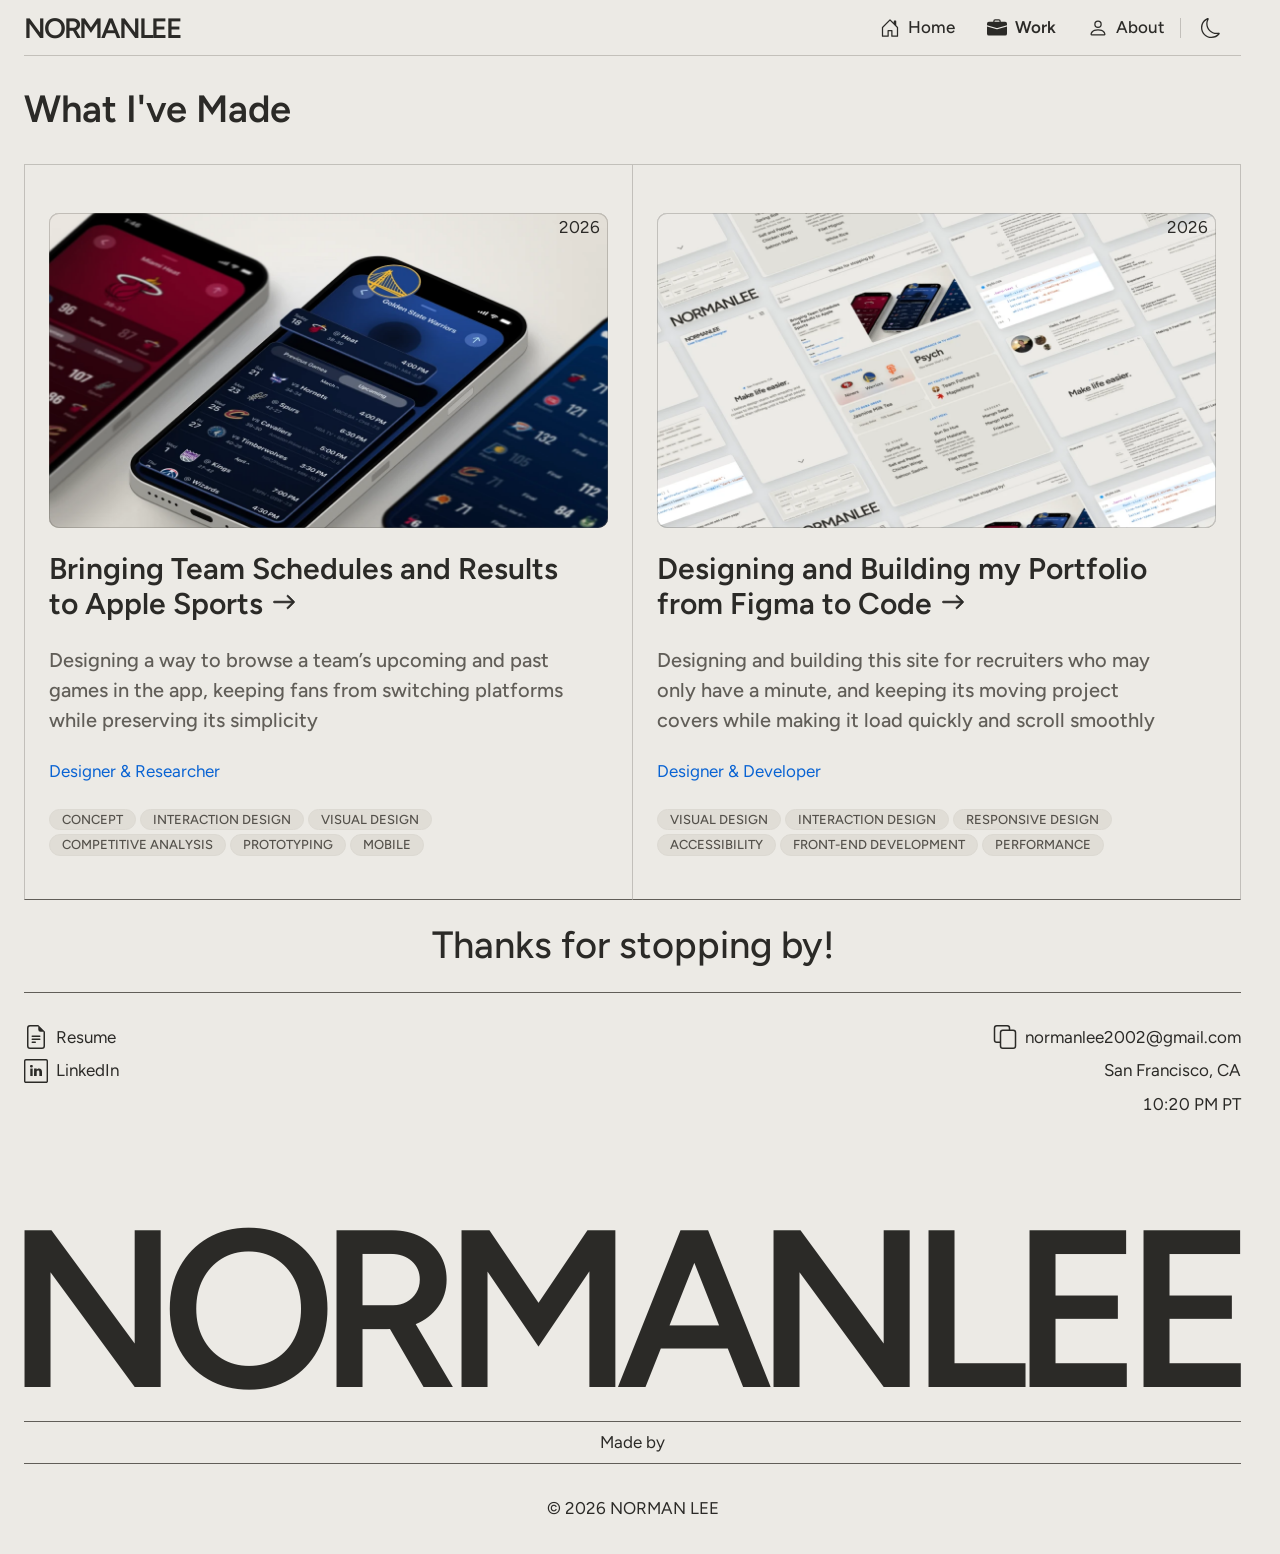
==== commit fd870511: "Updated role and experience sentence gap" ====
--- a/work/index.html
+++ b/work/index.html
@@ -173,7 +173,7 @@
                 <a href="/work/apple-sports-concept" class="work-link">Bringing Team Schedules and Results to Apple <span class="keep-together">Sports<span class="link-arrow" aria-hidden="true"><svg xmlns="http://www.w3.org/2000/svg" width="16" height="16" fill="currentColor" viewBox="0 0 16 16"><path fill-rule="evenodd" d="M1 8a.5.5 0 0 1 .5-.5h11.793l-3.147-3.146a.5.5 0 0 1 .708-.708l4 4a.5.5 0 0 1 0 .708l-4 4a.5.5 0 0 1-.708-.708L13.293 8.5H1.5A.5.5 0 0 1 1 8"/></svg></span></span></a>
             </h2>
             <p class="work-description">Designing a way to browse a team’s upcoming and past games in the app, keeping fans from switching platforms while preserving its simplicity</p>
-            <p class="work-title">Designer</p>
+            <p class="work-title">Designer &amp; Researcher</p>
             <div class="tag-container">
                 <span class="pill-tag">CONCEPT</span>
                 <span class="pill-tag">INTERACTION DESIGN</span>
--- a/css/style.css
+++ b/css/style.css
@@ -4152,7 +4152,7 @@
 .duty-list {
     display: flex;
     flex-direction: column;
-    gap: var(--space-xs);
+    gap: var(--space-sm);
 }
 
 /* ===== About: skills as chips ===== */
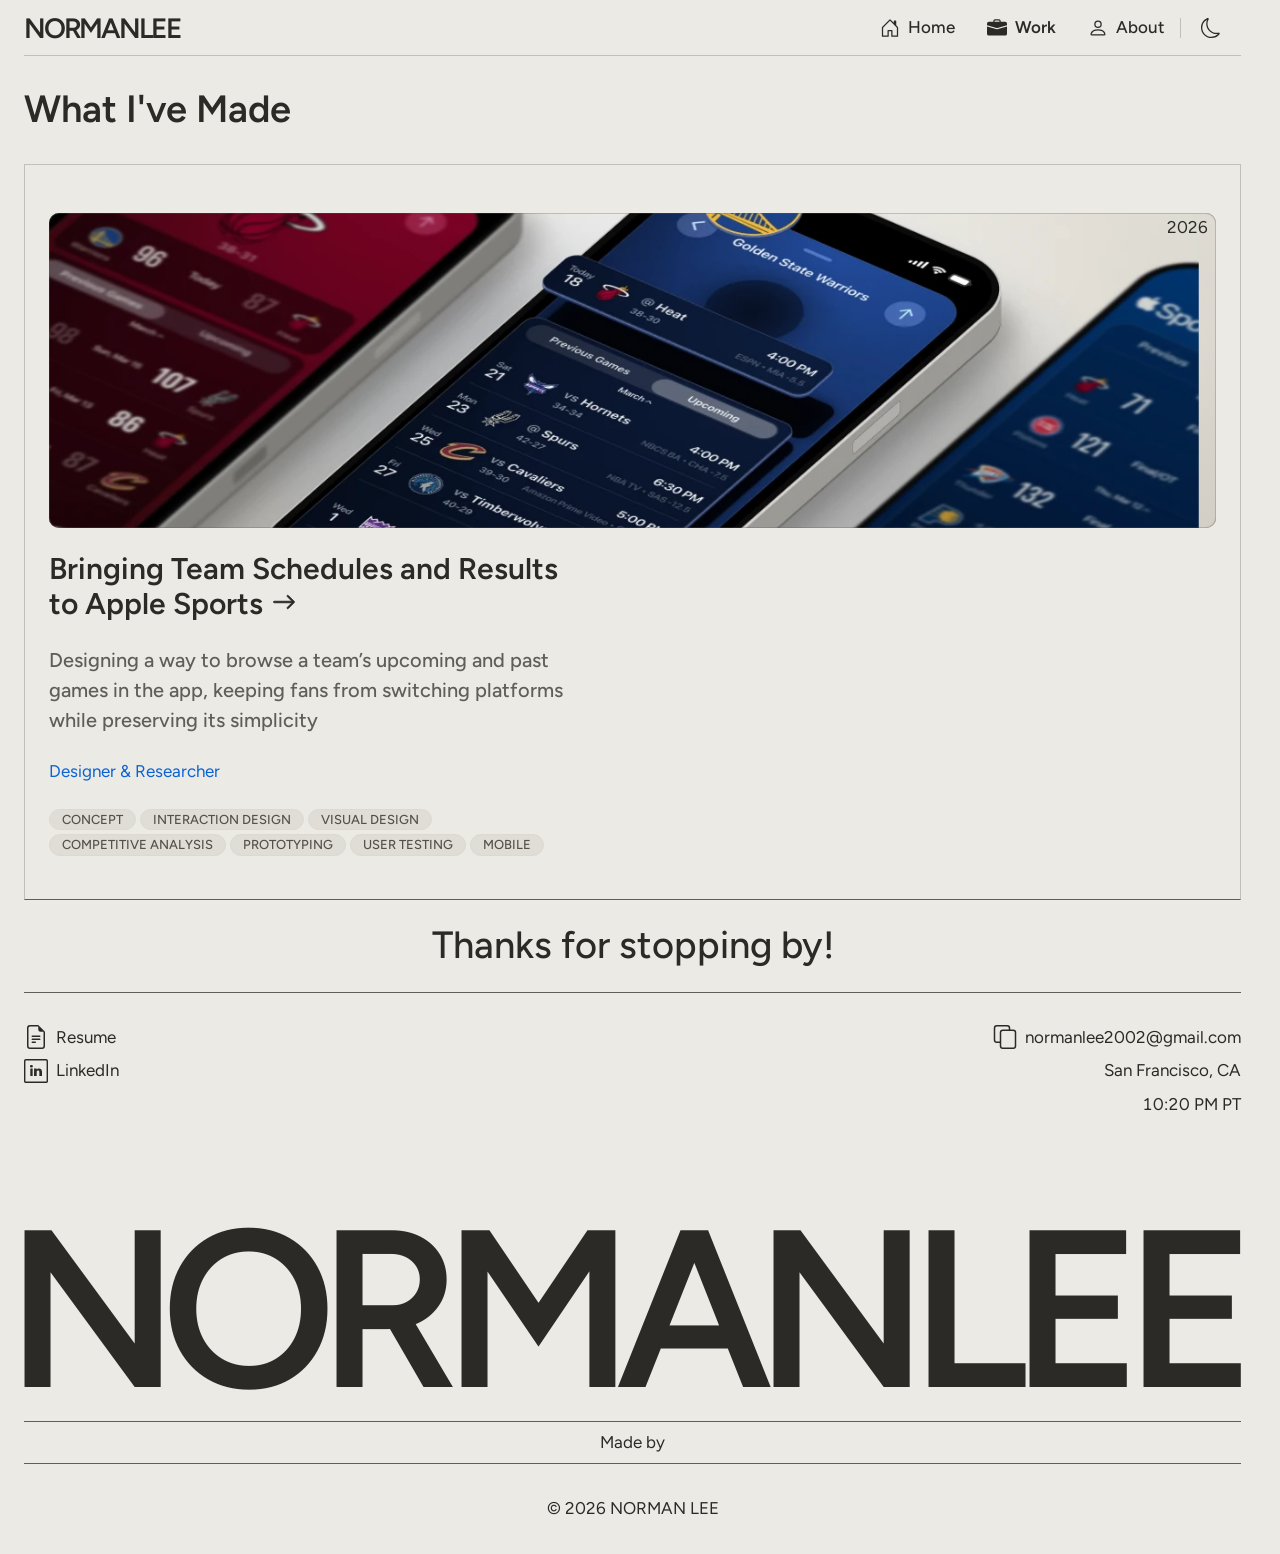
==== commit 8ebbd701: "Removed portfolio project" ====
--- a/work/index.html
+++ b/work/index.html
@@ -124,7 +124,6 @@
                 <div class="project-menu">
                     <div class="project-menu-panel">
                         <a href="/work/apple-sports-concept" class="project-menu-item">Bringing Team Schedules and Results to Apple Sports</a>
-                        <a href="/work/portfolio" class="project-menu-item">Designing and Building my Portfolio from Figma to Code</a>
                     </div>
                 </div>
             </div>
@@ -180,147 +179,8 @@
                 <span class="pill-tag">VISUAL DESIGN</span>
                 <span class="pill-tag">COMPETITIVE ANALYSIS</span>
                 <span class="pill-tag">PROTOTYPING</span>
+                <span class="pill-tag">USER TESTING</span>
                 <span class="pill-tag">MOBILE</span>
-            </div>
-        </div>
-        <div class="work-card" data-fade>
-            <a href="/work/portfolio" class="work-thumbnail" tabindex="-1" aria-hidden="true">
-                <div class="cover-wall" aria-hidden="true">
-                    <!-- the wall at rest, as one picture of itself; the live wall below is built only when pointed at (style.css) -->
-                    <img class="cover-poster is-light" src="/images/portfolio/cover-poster-light-960.webp" srcset="/images/portfolio/cover-poster-light-640.webp 1280w, /images/portfolio/cover-poster-light-960.webp 1920w, /images/portfolio/cover-poster-light-1320.webp 2640w" sizes="(max-width: 767px) calc(146vw - 47px), (max-width: 1023px) calc(146vw - 78px), min(65vw, 950px)" alt="" width="2640" height="1320" loading="lazy" fetchpriority="high"><img class="cover-poster is-dark" src="/images/portfolio/cover-poster-dark-960.webp" srcset="/images/portfolio/cover-poster-dark-640.webp 1280w, /images/portfolio/cover-poster-dark-960.webp 1920w, /images/portfolio/cover-poster-dark-1320.webp 2640w" sizes="(max-width: 767px) calc(146vw - 47px), (max-width: 1023px) calc(146vw - 78px), min(65vw, 950px)" alt="" width="2640" height="1320" loading="lazy" fetchpriority="high">
-                    <div class="cover-wall-plane">
-                        <div class="cover-wall-col" style="--w: 44cqh">
-                            <div class="cover-wall-track">
-                                <div class="cover-wall-tile is-desktop"><img class="is-light" src="/images/portfolio/home-desktop-light.webp" alt="" width="2400" height="1350" loading="lazy"><img class="is-dark" src="/images/portfolio/home-desktop-dark.webp" alt="" width="2400" height="1350" loading="lazy"></div>
-                                <div class="cover-wall-tile"><img class="is-light" src="/images/portfolio/cover-snip-about-skills-light.webp" alt="" width="600" height="238" loading="lazy"><img class="is-dark" src="/images/portfolio/cover-snip-about-skills-dark.webp" alt="" width="600" height="238" loading="lazy"></div>
-                                <div class="cover-wall-tile cover-wall-code is-js"><p class="cover-wall-tab">script.js</p><pre><span><i>222</i><span class="t-kw">function</span> <span class="t-fn">applyTheme</span><span class="t-mute">(</span><span class="t-mute">)</span> <span class="t-mute">{</span></span><span><i>223</i>    <span class="t-kw">const</span> isDark <span class="t-mute">=</span> <span class="t-fn">getPreferredTheme</span><span class="t-mute">(</span><span class="t-mute">)</span> <span class="t-mute">===</span> <span class="t-val">"dark"</span><span class="t-mute">;</span></span><span class="is-hot"><i>224</i>    document<span class="t-mute">.</span>documentElement<span class="t-mute">.</span>classList<span class="t-mute">.</span><span class="t-fn">toggle</span><span class="t-mute">(</span><span class="t-val">"dark-theme"</span><span class="t-mute">,</span> isDark<span class="t-mute">)</span><span class="t-mute">;</span></span><span><i>225</i>    <span class="t-fn">updateButtonAria</span><span class="t-mute">(</span>isDark<span class="t-mute">)</span><span class="t-mute">;</span></span><span><i>226</i><span class="t-mute">}</span></span></pre></div>
-                                <div class="cover-wall-tile"><img class="is-light" src="/images/portfolio/cover-snip-apple-quotes-light.webp" alt="" width="600" height="258" loading="lazy"><img class="is-dark" src="/images/portfolio/cover-snip-apple-quotes-dark.webp" alt="" width="600" height="258" loading="lazy"></div>
-                                <div class="cover-wall-tile is-desktop"><img class="is-light" src="/images/portfolio/home-desktop-light.webp" alt="" width="2400" height="1350" loading="lazy"><img class="is-dark" src="/images/portfolio/home-desktop-dark.webp" alt="" width="2400" height="1350" loading="lazy"></div>
-                                <div class="cover-wall-tile"><img class="is-light" src="/images/portfolio/cover-snip-about-skills-light.webp" alt="" width="600" height="238" loading="lazy"><img class="is-dark" src="/images/portfolio/cover-snip-about-skills-dark.webp" alt="" width="600" height="238" loading="lazy"></div>
-                                <div class="cover-wall-tile cover-wall-code is-js"><p class="cover-wall-tab">script.js</p><pre><span><i>222</i><span class="t-kw">function</span> <span class="t-fn">applyTheme</span><span class="t-mute">(</span><span class="t-mute">)</span> <span class="t-mute">{</span></span><span><i>223</i>    <span class="t-kw">const</span> isDark <span class="t-mute">=</span> <span class="t-fn">getPreferredTheme</span><span class="t-mute">(</span><span class="t-mute">)</span> <span class="t-mute">===</span> <span class="t-val">"dark"</span><span class="t-mute">;</span></span><span class="is-hot"><i>224</i>    document<span class="t-mute">.</span>documentElement<span class="t-mute">.</span>classList<span class="t-mute">.</span><span class="t-fn">toggle</span><span class="t-mute">(</span><span class="t-val">"dark-theme"</span><span class="t-mute">,</span> isDark<span class="t-mute">)</span><span class="t-mute">;</span></span><span><i>225</i>    <span class="t-fn">updateButtonAria</span><span class="t-mute">(</span>isDark<span class="t-mute">)</span><span class="t-mute">;</span></span><span><i>226</i><span class="t-mute">}</span></span></pre></div>
-                                <div class="cover-wall-tile"><img class="is-light" src="/images/portfolio/cover-snip-apple-quotes-light.webp" alt="" width="600" height="258" loading="lazy"><img class="is-dark" src="/images/portfolio/cover-snip-apple-quotes-dark.webp" alt="" width="600" height="258" loading="lazy"></div>
-                                <div class="cover-wall-tile is-desktop"><img class="is-light" src="/images/portfolio/home-desktop-light.webp" alt="" width="2400" height="1350" loading="lazy"><img class="is-dark" src="/images/portfolio/home-desktop-dark.webp" alt="" width="2400" height="1350" loading="lazy"></div>
-                                <div class="cover-wall-tile"><img class="is-light" src="/images/portfolio/cover-snip-about-skills-light.webp" alt="" width="600" height="238" loading="lazy"><img class="is-dark" src="/images/portfolio/cover-snip-about-skills-dark.webp" alt="" width="600" height="238" loading="lazy"></div>
-                                <div class="cover-wall-tile cover-wall-code is-js"><p class="cover-wall-tab">script.js</p><pre><span><i>222</i><span class="t-kw">function</span> <span class="t-fn">applyTheme</span><span class="t-mute">(</span><span class="t-mute">)</span> <span class="t-mute">{</span></span><span><i>223</i>    <span class="t-kw">const</span> isDark <span class="t-mute">=</span> <span class="t-fn">getPreferredTheme</span><span class="t-mute">(</span><span class="t-mute">)</span> <span class="t-mute">===</span> <span class="t-val">"dark"</span><span class="t-mute">;</span></span><span class="is-hot"><i>224</i>    document<span class="t-mute">.</span>documentElement<span class="t-mute">.</span>classList<span class="t-mute">.</span><span class="t-fn">toggle</span><span class="t-mute">(</span><span class="t-val">"dark-theme"</span><span class="t-mute">,</span> isDark<span class="t-mute">)</span><span class="t-mute">;</span></span><span><i>225</i>    <span class="t-fn">updateButtonAria</span><span class="t-mute">(</span>isDark<span class="t-mute">)</span><span class="t-mute">;</span></span><span><i>226</i><span class="t-mute">}</span></span></pre></div>
-                                <div class="cover-wall-tile"><img class="is-light" src="/images/portfolio/cover-snip-apple-quotes-light.webp" alt="" width="600" height="258" loading="lazy"><img class="is-dark" src="/images/portfolio/cover-snip-apple-quotes-dark.webp" alt="" width="600" height="258" loading="lazy"></div>
-                                <div class="cover-wall-tile is-desktop"><img class="is-light" src="/images/portfolio/home-desktop-light.webp" alt="" width="2400" height="1350" loading="lazy"><img class="is-dark" src="/images/portfolio/home-desktop-dark.webp" alt="" width="2400" height="1350" loading="lazy"></div>
-                                <div class="cover-wall-tile"><img class="is-light" src="/images/portfolio/cover-snip-about-skills-light.webp" alt="" width="600" height="238" loading="lazy"><img class="is-dark" src="/images/portfolio/cover-snip-about-skills-dark.webp" alt="" width="600" height="238" loading="lazy"></div>
-                                <div class="cover-wall-tile cover-wall-code is-js"><p class="cover-wall-tab">script.js</p><pre><span><i>222</i><span class="t-kw">function</span> <span class="t-fn">applyTheme</span><span class="t-mute">(</span><span class="t-mute">)</span> <span class="t-mute">{</span></span><span><i>223</i>    <span class="t-kw">const</span> isDark <span class="t-mute">=</span> <span class="t-fn">getPreferredTheme</span><span class="t-mute">(</span><span class="t-mute">)</span> <span class="t-mute">===</span> <span class="t-val">"dark"</span><span class="t-mute">;</span></span><span class="is-hot"><i>224</i>    document<span class="t-mute">.</span>documentElement<span class="t-mute">.</span>classList<span class="t-mute">.</span><span class="t-fn">toggle</span><span class="t-mute">(</span><span class="t-val">"dark-theme"</span><span class="t-mute">,</span> isDark<span class="t-mute">)</span><span class="t-mute">;</span></span><span><i>225</i>    <span class="t-fn">updateButtonAria</span><span class="t-mute">(</span>isDark<span class="t-mute">)</span><span class="t-mute">;</span></span><span><i>226</i><span class="t-mute">}</span></span></pre></div>
-                                <div class="cover-wall-tile"><img class="is-light" src="/images/portfolio/cover-snip-apple-quotes-light.webp" alt="" width="600" height="258" loading="lazy"><img class="is-dark" src="/images/portfolio/cover-snip-apple-quotes-dark.webp" alt="" width="600" height="258" loading="lazy"></div>
-                            </div>
-                        </div>
-                        <div class="cover-wall-col" style="--w: 30cqh; --time: 64s">
-                            <div class="cover-wall-track">
-                                <div class="cover-wall-tile"><img class="is-light" src="/images/portfolio/home-mobile-light.webp" alt="" width="786" height="1704" loading="lazy"><img class="is-dark" src="/images/portfolio/home-mobile-dark.webp" alt="" width="786" height="1704" loading="lazy"></div>
-                                <div class="cover-wall-tile"><img class="is-light" src="/images/portfolio/cover-snip-apple-anatomy-light.webp" alt="" width="600" height="258" loading="lazy"><img class="is-dark" src="/images/portfolio/cover-snip-apple-anatomy-dark.webp" alt="" width="600" height="258" loading="lazy"></div>
-                                <div class="cover-wall-tile"><img class="is-light" src="/images/portfolio/cover-snip-footer-light.webp" alt="" width="600" height="87" loading="lazy"><img class="is-dark" src="/images/portfolio/cover-snip-footer-dark.webp" alt="" width="600" height="87" loading="lazy"></div>
-                                <div class="cover-wall-tile"><img class="is-light" src="/images/portfolio/home-mobile-light.webp" alt="" width="786" height="1704" loading="lazy"><img class="is-dark" src="/images/portfolio/home-mobile-dark.webp" alt="" width="786" height="1704" loading="lazy"></div>
-                                <div class="cover-wall-tile"><img class="is-light" src="/images/portfolio/cover-snip-apple-anatomy-light.webp" alt="" width="600" height="258" loading="lazy"><img class="is-dark" src="/images/portfolio/cover-snip-apple-anatomy-dark.webp" alt="" width="600" height="258" loading="lazy"></div>
-                                <div class="cover-wall-tile"><img class="is-light" src="/images/portfolio/cover-snip-footer-light.webp" alt="" width="600" height="87" loading="lazy"><img class="is-dark" src="/images/portfolio/cover-snip-footer-dark.webp" alt="" width="600" height="87" loading="lazy"></div>
-                                <div class="cover-wall-tile"><img class="is-light" src="/images/portfolio/home-mobile-light.webp" alt="" width="786" height="1704" loading="lazy"><img class="is-dark" src="/images/portfolio/home-mobile-dark.webp" alt="" width="786" height="1704" loading="lazy"></div>
-                                <div class="cover-wall-tile"><img class="is-light" src="/images/portfolio/cover-snip-apple-anatomy-light.webp" alt="" width="600" height="258" loading="lazy"><img class="is-dark" src="/images/portfolio/cover-snip-apple-anatomy-dark.webp" alt="" width="600" height="258" loading="lazy"></div>
-                                <div class="cover-wall-tile"><img class="is-light" src="/images/portfolio/cover-snip-footer-light.webp" alt="" width="600" height="87" loading="lazy"><img class="is-dark" src="/images/portfolio/cover-snip-footer-dark.webp" alt="" width="600" height="87" loading="lazy"></div>
-                                <!-- again, so the loop has no seam -->
-                                <div class="cover-wall-tile"><img class="is-light" src="/images/portfolio/home-mobile-light.webp" alt="" width="786" height="1704" loading="lazy"><img class="is-dark" src="/images/portfolio/home-mobile-dark.webp" alt="" width="786" height="1704" loading="lazy"></div>
-                                <div class="cover-wall-tile"><img class="is-light" src="/images/portfolio/cover-snip-apple-anatomy-light.webp" alt="" width="600" height="258" loading="lazy"><img class="is-dark" src="/images/portfolio/cover-snip-apple-anatomy-dark.webp" alt="" width="600" height="258" loading="lazy"></div>
-                                <div class="cover-wall-tile"><img class="is-light" src="/images/portfolio/cover-snip-footer-light.webp" alt="" width="600" height="87" loading="lazy"><img class="is-dark" src="/images/portfolio/cover-snip-footer-dark.webp" alt="" width="600" height="87" loading="lazy"></div>
-                                <div class="cover-wall-tile"><img class="is-light" src="/images/portfolio/home-mobile-light.webp" alt="" width="786" height="1704" loading="lazy"><img class="is-dark" src="/images/portfolio/home-mobile-dark.webp" alt="" width="786" height="1704" loading="lazy"></div>
-                                <div class="cover-wall-tile"><img class="is-light" src="/images/portfolio/cover-snip-apple-anatomy-light.webp" alt="" width="600" height="258" loading="lazy"><img class="is-dark" src="/images/portfolio/cover-snip-apple-anatomy-dark.webp" alt="" width="600" height="258" loading="lazy"></div>
-                                <div class="cover-wall-tile"><img class="is-light" src="/images/portfolio/cover-snip-footer-light.webp" alt="" width="600" height="87" loading="lazy"><img class="is-dark" src="/images/portfolio/cover-snip-footer-dark.webp" alt="" width="600" height="87" loading="lazy"></div>
-                                <div class="cover-wall-tile"><img class="is-light" src="/images/portfolio/home-mobile-light.webp" alt="" width="786" height="1704" loading="lazy"><img class="is-dark" src="/images/portfolio/home-mobile-dark.webp" alt="" width="786" height="1704" loading="lazy"></div>
-                                <div class="cover-wall-tile"><img class="is-light" src="/images/portfolio/cover-snip-apple-anatomy-light.webp" alt="" width="600" height="258" loading="lazy"><img class="is-dark" src="/images/portfolio/cover-snip-apple-anatomy-dark.webp" alt="" width="600" height="258" loading="lazy"></div>
-                                <div class="cover-wall-tile"><img class="is-light" src="/images/portfolio/cover-snip-footer-light.webp" alt="" width="600" height="87" loading="lazy"><img class="is-dark" src="/images/portfolio/cover-snip-footer-dark.webp" alt="" width="600" height="87" loading="lazy"></div>
-                            </div>
-                        </div>
-                        <div class="cover-wall-col" style="--w: 56cqh; --time: 80s">
-                            <div class="cover-wall-track">
-                                <div class="cover-wall-tile"><img class="is-light" src="/images/portfolio/cover-snip-apple-head-light.webp" alt="" width="600" height="228" loading="lazy"><img class="is-dark" src="/images/portfolio/cover-snip-apple-head-dark.webp" alt="" width="600" height="228" loading="lazy"></div>
-                                <div class="cover-wall-tile"><img class="is-light" src="/images/portfolio/cover-snip-about-tidbits-light.webp" alt="" width="600" height="625" loading="lazy"><img class="is-dark" src="/images/portfolio/cover-snip-about-tidbits-dark.webp" alt="" width="600" height="625" loading="lazy"></div>
-                                <div class="cover-wall-tile"><img class="is-light" src="/images/portfolio/cover-snip-home-thanks-light.webp" alt="" width="600" height="103" loading="lazy"><img class="is-dark" src="/images/portfolio/cover-snip-home-thanks-dark.webp" alt="" width="600" height="103" loading="lazy"></div>
-                                <div class="cover-wall-tile"><img class="is-light" src="/images/portfolio/cover-snip-apple-head-light.webp" alt="" width="600" height="228" loading="lazy"><img class="is-dark" src="/images/portfolio/cover-snip-apple-head-dark.webp" alt="" width="600" height="228" loading="lazy"></div>
-                                <div class="cover-wall-tile"><img class="is-light" src="/images/portfolio/cover-snip-about-tidbits-light.webp" alt="" width="600" height="625" loading="lazy"><img class="is-dark" src="/images/portfolio/cover-snip-about-tidbits-dark.webp" alt="" width="600" height="625" loading="lazy"></div>
-                                <div class="cover-wall-tile"><img class="is-light" src="/images/portfolio/cover-snip-home-thanks-light.webp" alt="" width="600" height="103" loading="lazy"><img class="is-dark" src="/images/portfolio/cover-snip-home-thanks-dark.webp" alt="" width="600" height="103" loading="lazy"></div>
-                                <div class="cover-wall-tile"><img class="is-light" src="/images/portfolio/cover-snip-apple-head-light.webp" alt="" width="600" height="228" loading="lazy"><img class="is-dark" src="/images/portfolio/cover-snip-apple-head-dark.webp" alt="" width="600" height="228" loading="lazy"></div>
-                                <div class="cover-wall-tile"><img class="is-light" src="/images/portfolio/cover-snip-about-tidbits-light.webp" alt="" width="600" height="625" loading="lazy"><img class="is-dark" src="/images/portfolio/cover-snip-about-tidbits-dark.webp" alt="" width="600" height="625" loading="lazy"></div>
-                                <div class="cover-wall-tile"><img class="is-light" src="/images/portfolio/cover-snip-home-thanks-light.webp" alt="" width="600" height="103" loading="lazy"><img class="is-dark" src="/images/portfolio/cover-snip-home-thanks-dark.webp" alt="" width="600" height="103" loading="lazy"></div>
-                                <!-- again, so the loop has no seam -->
-                                <div class="cover-wall-tile"><img class="is-light" src="/images/portfolio/cover-snip-apple-head-light.webp" alt="" width="600" height="228" loading="lazy"><img class="is-dark" src="/images/portfolio/cover-snip-apple-head-dark.webp" alt="" width="600" height="228" loading="lazy"></div>
-                                <div class="cover-wall-tile"><img class="is-light" src="/images/portfolio/cover-snip-about-tidbits-light.webp" alt="" width="600" height="625" loading="lazy"><img class="is-dark" src="/images/portfolio/cover-snip-about-tidbits-dark.webp" alt="" width="600" height="625" loading="lazy"></div>
-                                <div class="cover-wall-tile"><img class="is-light" src="/images/portfolio/cover-snip-home-thanks-light.webp" alt="" width="600" height="103" loading="lazy"><img class="is-dark" src="/images/portfolio/cover-snip-home-thanks-dark.webp" alt="" width="600" height="103" loading="lazy"></div>
-                                <div class="cover-wall-tile"><img class="is-light" src="/images/portfolio/cover-snip-apple-head-light.webp" alt="" width="600" height="228" loading="lazy"><img class="is-dark" src="/images/portfolio/cover-snip-apple-head-dark.webp" alt="" width="600" height="228" loading="lazy"></div>
-                                <div class="cover-wall-tile"><img class="is-light" src="/images/portfolio/cover-snip-about-tidbits-light.webp" alt="" width="600" height="625" loading="lazy"><img class="is-dark" src="/images/portfolio/cover-snip-about-tidbits-dark.webp" alt="" width="600" height="625" loading="lazy"></div>
-                                <div class="cover-wall-tile"><img class="is-light" src="/images/portfolio/cover-snip-home-thanks-light.webp" alt="" width="600" height="103" loading="lazy"><img class="is-dark" src="/images/portfolio/cover-snip-home-thanks-dark.webp" alt="" width="600" height="103" loading="lazy"></div>
-                                <div class="cover-wall-tile"><img class="is-light" src="/images/portfolio/cover-snip-apple-head-light.webp" alt="" width="600" height="228" loading="lazy"><img class="is-dark" src="/images/portfolio/cover-snip-apple-head-dark.webp" alt="" width="600" height="228" loading="lazy"></div>
-                                <div class="cover-wall-tile"><img class="is-light" src="/images/portfolio/cover-snip-about-tidbits-light.webp" alt="" width="600" height="625" loading="lazy"><img class="is-dark" src="/images/portfolio/cover-snip-about-tidbits-dark.webp" alt="" width="600" height="625" loading="lazy"></div>
-                                <div class="cover-wall-tile"><img class="is-light" src="/images/portfolio/cover-snip-home-thanks-light.webp" alt="" width="600" height="103" loading="lazy"><img class="is-dark" src="/images/portfolio/cover-snip-home-thanks-dark.webp" alt="" width="600" height="103" loading="lazy"></div>
-                            </div>
-                        </div>
-                        <div class="cover-wall-col" style="--w: 40cqh; --time: 74s">
-                            <div class="cover-wall-track">
-                                <div class="cover-wall-tile"><img class="is-light" src="/images/portfolio/cover-snip-apple-overview-light.webp" alt="" width="600" height="261" loading="lazy"><img class="is-dark" src="/images/portfolio/cover-snip-apple-overview-dark.webp" alt="" width="600" height="261" loading="lazy"></div>
-                                <div class="cover-wall-tile cover-wall-code is-css"><p class="cover-wall-tab">style.css</p><pre><span><i>779</i><span class="t-sel">.hero-text</span> <span class="t-mute">{</span></span><span class="is-hot"><i>780</i>    <span class="t-prop">font-size</span><span class="t-mute">:</span> <span class="t-val">clamp(2.25rem, 10cqi, 6rem)</span><span class="t-mute">;</span></span><span><i>781</i>    <span class="t-prop">line-height</span><span class="t-mute">:</span> <span class="t-val">var(--leading-none)</span><span class="t-mute">;</span></span><span><i>782</i>    <span class="t-prop">letter-spacing</span><span class="t-mute">:</span> <span class="t-val">-0.035em</span><span class="t-mute">;</span></span><span><i>783</i>    <span class="t-prop">white-space</span><span class="t-mute">:</span> <span class="t-val">nowrap</span><span class="t-mute">;</span></span><span><i>784</i><span class="t-mute">}</span></span></pre></div>
-                                <div class="cover-wall-tile"><img class="is-light" src="/images/portfolio/cover-snip-about-hello-light.webp" alt="" width="600" height="182" loading="lazy"><img class="is-dark" src="/images/portfolio/cover-snip-about-hello-dark.webp" alt="" width="600" height="182" loading="lazy"></div>
-                                <div class="cover-wall-tile"><img class="is-light" src="/images/portfolio/home-tablet-light.webp" alt="" width="2420" height="1668" loading="lazy"><img class="is-dark" src="/images/portfolio/home-tablet-dark.webp" alt="" width="2420" height="1668" loading="lazy"></div>
-                                <div class="cover-wall-tile"><img class="is-light" src="/images/portfolio/cover-snip-apple-overview-light.webp" alt="" width="600" height="261" loading="lazy"><img class="is-dark" src="/images/portfolio/cover-snip-apple-overview-dark.webp" alt="" width="600" height="261" loading="lazy"></div>
-                                <div class="cover-wall-tile cover-wall-code is-css"><p class="cover-wall-tab">style.css</p><pre><span><i>779</i><span class="t-sel">.hero-text</span> <span class="t-mute">{</span></span><span class="is-hot"><i>780</i>    <span class="t-prop">font-size</span><span class="t-mute">:</span> <span class="t-val">clamp(2.25rem, 10cqi, 6rem)</span><span class="t-mute">;</span></span><span><i>781</i>    <span class="t-prop">line-height</span><span class="t-mute">:</span> <span class="t-val">var(--leading-none)</span><span class="t-mute">;</span></span><span><i>782</i>    <span class="t-prop">letter-spacing</span><span class="t-mute">:</span> <span class="t-val">-0.035em</span><span class="t-mute">;</span></span><span><i>783</i>    <span class="t-prop">white-space</span><span class="t-mute">:</span> <span class="t-val">nowrap</span><span class="t-mute">;</span></span><span><i>784</i><span class="t-mute">}</span></span></pre></div>
-                                <div class="cover-wall-tile"><img class="is-light" src="/images/portfolio/cover-snip-about-hello-light.webp" alt="" width="600" height="182" loading="lazy"><img class="is-dark" src="/images/portfolio/cover-snip-about-hello-dark.webp" alt="" width="600" height="182" loading="lazy"></div>
-                                <div class="cover-wall-tile"><img class="is-light" src="/images/portfolio/home-tablet-light.webp" alt="" width="2420" height="1668" loading="lazy"><img class="is-dark" src="/images/portfolio/home-tablet-dark.webp" alt="" width="2420" height="1668" loading="lazy"></div>
-                                <div class="cover-wall-tile"><img class="is-light" src="/images/portfolio/cover-snip-apple-overview-light.webp" alt="" width="600" height="261" loading="lazy"><img class="is-dark" src="/images/portfolio/cover-snip-apple-overview-dark.webp" alt="" width="600" height="261" loading="lazy"></div>
-                                <div class="cover-wall-tile cover-wall-code is-css"><p class="cover-wall-tab">style.css</p><pre><span><i>779</i><span class="t-sel">.hero-text</span> <span class="t-mute">{</span></span><span class="is-hot"><i>780</i>    <span class="t-prop">font-size</span><span class="t-mute">:</span> <span class="t-val">clamp(2.25rem, 10cqi, 6rem)</span><span class="t-mute">;</span></span><span><i>781</i>    <span class="t-prop">line-height</span><span class="t-mute">:</span> <span class="t-val">var(--leading-none)</span><span class="t-mute">;</span></span><span><i>782</i>    <span class="t-prop">letter-spacing</span><span class="t-mute">:</span> <span class="t-val">-0.035em</span><span class="t-mute">;</span></span><span><i>783</i>    <span class="t-prop">white-space</span><span class="t-mute">:</span> <span class="t-val">nowrap</span><span class="t-mute">;</span></span><span><i>784</i><span class="t-mute">}</span></span></pre></div>
-                                <div class="cover-wall-tile"><img class="is-light" src="/images/portfolio/cover-snip-about-hello-light.webp" alt="" width="600" height="182" loading="lazy"><img class="is-dark" src="/images/portfolio/cover-snip-about-hello-dark.webp" alt="" width="600" height="182" loading="lazy"></div>
-                                <div class="cover-wall-tile"><img class="is-light" src="/images/portfolio/home-tablet-light.webp" alt="" width="2420" height="1668" loading="lazy"><img class="is-dark" src="/images/portfolio/home-tablet-dark.webp" alt="" width="2420" height="1668" loading="lazy"></div>
-                                <!-- again, so the loop has no seam -->
-                                <div class="cover-wall-tile"><img class="is-light" src="/images/portfolio/cover-snip-apple-overview-light.webp" alt="" width="600" height="261" loading="lazy"><img class="is-dark" src="/images/portfolio/cover-snip-apple-overview-dark.webp" alt="" width="600" height="261" loading="lazy"></div>
-                                <div class="cover-wall-tile cover-wall-code is-css"><p class="cover-wall-tab">style.css</p><pre><span><i>779</i><span class="t-sel">.hero-text</span> <span class="t-mute">{</span></span><span class="is-hot"><i>780</i>    <span class="t-prop">font-size</span><span class="t-mute">:</span> <span class="t-val">clamp(2.25rem, 10cqi, 6rem)</span><span class="t-mute">;</span></span><span><i>781</i>    <span class="t-prop">line-height</span><span class="t-mute">:</span> <span class="t-val">var(--leading-none)</span><span class="t-mute">;</span></span><span><i>782</i>    <span class="t-prop">letter-spacing</span><span class="t-mute">:</span> <span class="t-val">-0.035em</span><span class="t-mute">;</span></span><span><i>783</i>    <span class="t-prop">white-space</span><span class="t-mute">:</span> <span class="t-val">nowrap</span><span class="t-mute">;</span></span><span><i>784</i><span class="t-mute">}</span></span></pre></div>
-                                <div class="cover-wall-tile"><img class="is-light" src="/images/portfolio/cover-snip-about-hello-light.webp" alt="" width="600" height="182" loading="lazy"><img class="is-dark" src="/images/portfolio/cover-snip-about-hello-dark.webp" alt="" width="600" height="182" loading="lazy"></div>
-                                <div class="cover-wall-tile"><img class="is-light" src="/images/portfolio/home-tablet-light.webp" alt="" width="2420" height="1668" loading="lazy"><img class="is-dark" src="/images/portfolio/home-tablet-dark.webp" alt="" width="2420" height="1668" loading="lazy"></div>
-                                <div class="cover-wall-tile"><img class="is-light" src="/images/portfolio/cover-snip-apple-overview-light.webp" alt="" width="600" height="261" loading="lazy"><img class="is-dark" src="/images/portfolio/cover-snip-apple-overview-dark.webp" alt="" width="600" height="261" loading="lazy"></div>
-                                <div class="cover-wall-tile cover-wall-code is-css"><p class="cover-wall-tab">style.css</p><pre><span><i>779</i><span class="t-sel">.hero-text</span> <span class="t-mute">{</span></span><span class="is-hot"><i>780</i>    <span class="t-prop">font-size</span><span class="t-mute">:</span> <span class="t-val">clamp(2.25rem, 10cqi, 6rem)</span><span class="t-mute">;</span></span><span><i>781</i>    <span class="t-prop">line-height</span><span class="t-mute">:</span> <span class="t-val">var(--leading-none)</span><span class="t-mute">;</span></span><span><i>782</i>    <span class="t-prop">letter-spacing</span><span class="t-mute">:</span> <span class="t-val">-0.035em</span><span class="t-mute">;</span></span><span><i>783</i>    <span class="t-prop">white-space</span><span class="t-mute">:</span> <span class="t-val">nowrap</span><span class="t-mute">;</span></span><span><i>784</i><span class="t-mute">}</span></span></pre></div>
-                                <div class="cover-wall-tile"><img class="is-light" src="/images/portfolio/cover-snip-about-hello-light.webp" alt="" width="600" height="182" loading="lazy"><img class="is-dark" src="/images/portfolio/cover-snip-about-hello-dark.webp" alt="" width="600" height="182" loading="lazy"></div>
-                                <div class="cover-wall-tile"><img class="is-light" src="/images/portfolio/home-tablet-light.webp" alt="" width="2420" height="1668" loading="lazy"><img class="is-dark" src="/images/portfolio/home-tablet-dark.webp" alt="" width="2420" height="1668" loading="lazy"></div>
-                                <div class="cover-wall-tile"><img class="is-light" src="/images/portfolio/cover-snip-apple-overview-light.webp" alt="" width="600" height="261" loading="lazy"><img class="is-dark" src="/images/portfolio/cover-snip-apple-overview-dark.webp" alt="" width="600" height="261" loading="lazy"></div>
-                                <div class="cover-wall-tile cover-wall-code is-css"><p class="cover-wall-tab">style.css</p><pre><span><i>779</i><span class="t-sel">.hero-text</span> <span class="t-mute">{</span></span><span class="is-hot"><i>780</i>    <span class="t-prop">font-size</span><span class="t-mute">:</span> <span class="t-val">clamp(2.25rem, 10cqi, 6rem)</span><span class="t-mute">;</span></span><span><i>781</i>    <span class="t-prop">line-height</span><span class="t-mute">:</span> <span class="t-val">var(--leading-none)</span><span class="t-mute">;</span></span><span><i>782</i>    <span class="t-prop">letter-spacing</span><span class="t-mute">:</span> <span class="t-val">-0.035em</span><span class="t-mute">;</span></span><span><i>783</i>    <span class="t-prop">white-space</span><span class="t-mute">:</span> <span class="t-val">nowrap</span><span class="t-mute">;</span></span><span><i>784</i><span class="t-mute">}</span></span></pre></div>
-                                <div class="cover-wall-tile"><img class="is-light" src="/images/portfolio/cover-snip-about-hello-light.webp" alt="" width="600" height="182" loading="lazy"><img class="is-dark" src="/images/portfolio/cover-snip-about-hello-dark.webp" alt="" width="600" height="182" loading="lazy"></div>
-                                <div class="cover-wall-tile"><img class="is-light" src="/images/portfolio/home-tablet-light.webp" alt="" width="2420" height="1668" loading="lazy"><img class="is-dark" src="/images/portfolio/home-tablet-dark.webp" alt="" width="2420" height="1668" loading="lazy"></div>
-                            </div>
-                        </div>
-                        <div class="cover-wall-col" style="--w: 48cqh">
-                            <div class="cover-wall-track">
-                                <div class="cover-wall-tile"><img class="is-light" src="/images/portfolio/cover-snip-apple-problem-light.webp" alt="" width="600" height="198" loading="lazy"><img class="is-dark" src="/images/portfolio/cover-snip-apple-problem-dark.webp" alt="" width="600" height="198" loading="lazy"></div>
-                                <div class="cover-wall-tile"><img class="is-light" src="/images/portfolio/cover-snip-about-experience-light.webp" alt="" width="600" height="378" loading="lazy"><img class="is-dark" src="/images/portfolio/cover-snip-about-experience-dark.webp" alt="" width="600" height="378" loading="lazy"></div>
-                                <div class="cover-wall-tile"><img class="is-light" src="/images/portfolio/cover-snip-apple-native-light.webp" alt="" width="600" height="202" loading="lazy"><img class="is-dark" src="/images/portfolio/cover-snip-apple-native-dark.webp" alt="" width="600" height="202" loading="lazy"></div>
-                                <div class="cover-wall-tile"><img class="is-light" src="/images/portfolio/cover-snip-apple-learned-light.webp" alt="" width="600" height="260" loading="lazy"><img class="is-dark" src="/images/portfolio/cover-snip-apple-learned-dark.webp" alt="" width="600" height="260" loading="lazy"></div>
-                                <div class="cover-wall-tile"><img class="is-light" src="/images/portfolio/cover-snip-apple-problem-light.webp" alt="" width="600" height="198" loading="lazy"><img class="is-dark" src="/images/portfolio/cover-snip-apple-problem-dark.webp" alt="" width="600" height="198" loading="lazy"></div>
-                                <div class="cover-wall-tile"><img class="is-light" src="/images/portfolio/cover-snip-about-experience-light.webp" alt="" width="600" height="378" loading="lazy"><img class="is-dark" src="/images/portfolio/cover-snip-about-experience-dark.webp" alt="" width="600" height="378" loading="lazy"></div>
-                                <div class="cover-wall-tile"><img class="is-light" src="/images/portfolio/cover-snip-apple-native-light.webp" alt="" width="600" height="202" loading="lazy"><img class="is-dark" src="/images/portfolio/cover-snip-apple-native-dark.webp" alt="" width="600" height="202" loading="lazy"></div>
-                                <div class="cover-wall-tile"><img class="is-light" src="/images/portfolio/cover-snip-apple-learned-light.webp" alt="" width="600" height="260" loading="lazy"><img class="is-dark" src="/images/portfolio/cover-snip-apple-learned-dark.webp" alt="" width="600" height="260" loading="lazy"></div>
-                                <div class="cover-wall-tile"><img class="is-light" src="/images/portfolio/cover-snip-apple-problem-light.webp" alt="" width="600" height="198" loading="lazy"><img class="is-dark" src="/images/portfolio/cover-snip-apple-problem-dark.webp" alt="" width="600" height="198" loading="lazy"></div>
-                                <div class="cover-wall-tile"><img class="is-light" src="/images/portfolio/cover-snip-about-experience-light.webp" alt="" width="600" height="378" loading="lazy"><img class="is-dark" src="/images/portfolio/cover-snip-about-experience-dark.webp" alt="" width="600" height="378" loading="lazy"></div>
-                                <div class="cover-wall-tile"><img class="is-light" src="/images/portfolio/cover-snip-apple-native-light.webp" alt="" width="600" height="202" loading="lazy"><img class="is-dark" src="/images/portfolio/cover-snip-apple-native-dark.webp" alt="" width="600" height="202" loading="lazy"></div>
-                                <div class="cover-wall-tile"><img class="is-light" src="/images/portfolio/cover-snip-apple-learned-light.webp" alt="" width="600" height="260" loading="lazy"><img class="is-dark" src="/images/portfolio/cover-snip-apple-learned-dark.webp" alt="" width="600" height="260" loading="lazy"></div>
-                                <div class="cover-wall-tile"><img class="is-light" src="/images/portfolio/cover-snip-apple-problem-light.webp" alt="" width="600" height="198" loading="lazy"><img class="is-dark" src="/images/portfolio/cover-snip-apple-problem-dark.webp" alt="" width="600" height="198" loading="lazy"></div>
-                                <div class="cover-wall-tile"><img class="is-light" src="/images/portfolio/cover-snip-about-experience-light.webp" alt="" width="600" height="378" loading="lazy"><img class="is-dark" src="/images/portfolio/cover-snip-about-experience-dark.webp" alt="" width="600" height="378" loading="lazy"></div>
-                                <div class="cover-wall-tile"><img class="is-light" src="/images/portfolio/cover-snip-apple-native-light.webp" alt="" width="600" height="202" loading="lazy"><img class="is-dark" src="/images/portfolio/cover-snip-apple-native-dark.webp" alt="" width="600" height="202" loading="lazy"></div>
-                                <div class="cover-wall-tile"><img class="is-light" src="/images/portfolio/cover-snip-apple-learned-light.webp" alt="" width="600" height="260" loading="lazy"><img class="is-dark" src="/images/portfolio/cover-snip-apple-learned-dark.webp" alt="" width="600" height="260" loading="lazy"></div>
-                            </div>
-                        </div>
-                    </div>
-                </div>
-                <p>2026</p>
-                <span class="view-project" aria-hidden="true">View Details<svg xmlns="http://www.w3.org/2000/svg" width="16" height="16" fill="currentColor" viewBox="0 0 16 16"><path fill-rule="evenodd" d="M1 8a.5.5 0 0 1 .5-.5h11.793l-3.147-3.146a.5.5 0 0 1 .708-.708l4 4a.5.5 0 0 1 0 .708l-4 4a.5.5 0 0 1-.708-.708L13.293 8.5H1.5A.5.5 0 0 1 1 8"/></svg></span>
-            </a>
-            <h2 class="work-header">
-                <a href="/work/portfolio" class="work-link">Designing and Building my Portfolio from Figma to <span class="keep-together">Code<span class="link-arrow" aria-hidden="true"><svg xmlns="http://www.w3.org/2000/svg" width="16" height="16" fill="currentColor" viewBox="0 0 16 16"><path fill-rule="evenodd" d="M1 8a.5.5 0 0 1 .5-.5h11.793l-3.147-3.146a.5.5 0 0 1 .708-.708l4 4a.5.5 0 0 1 0 .708l-4 4a.5.5 0 0 1-.708-.708L13.293 8.5H1.5A.5.5 0 0 1 1 8"/></svg></span></span></a>
-            </h2>
-            <p class="work-description">Designing and building this site for recruiters who may only have a minute, and keeping its moving project covers while making it load quickly and scroll smoothly</p>
-            <p class="work-title">Designer &amp; Developer</p>
-            <div class="tag-container">
-                <span class="pill-tag">VISUAL DESIGN</span>
-                <span class="pill-tag">INTERACTION DESIGN</span>
-                <span class="pill-tag">RESPONSIVE DESIGN</span>
-                <span class="pill-tag">ACCESSIBILITY</span>
-                <span class="pill-tag">FRONT-END DEVELOPMENT</span>
-                <span class="pill-tag">PERFORMANCE</span>
             </div>
         </div>
     </div>
--- a/css/style.css
+++ b/css/style.css
@@ -131,8 +131,6 @@
     /* Left edge of the content, for fixed elements */
     --page-edge: max(var(--space-md), calc((100% - 1440px) / 2 + var(--space-md)));
 
-    /* Header Blur */
-    --header-bg: rgba(236, 234, 229, 0.62);
 }
 
 /* Dark Mode */
@@ -163,9 +161,6 @@
     --color-purple: #B47EFF;
     --color-orange: #FF9F45;
     --color-pink:   #FF6EA8;
-
-    /* Header Blur */
-    --header-bg: rgba(42, 42, 40, 0.6);
 }
 
 html {
@@ -294,30 +289,37 @@
 }
 
 /* Header
-   On iPhone and iPad the glass runs on past the top of the page (--header-bleed, set below): Safari there draws the
-   page under the status bar and its own toolbar too, above the page's top edge, and without it text scrolling up
-   there showed sharp above a hard-edged header. The extra height sits above the header and is taken back by the
-   negative margin and top, so the header's own 56px stays exactly where it was. Elsewhere nothing is drawn up there,
-   so the glass stays the header's own size: blurring three times the area on every scroll frame was the main cost
-   of scrolling on computers without hardware acceleration */
+   On iPhone and iPad the background runs on past the top of the page (--header-bleed, set below): Safari there draws
+   the page under the status bar and its own toolbar too, above the page's top edge, and without it text scrolling up
+   would show there above the header. The extra height sits above the header and is taken back by the negative
+   margin and top, so the header's own 56px stays exactly where it was. Elsewhere nothing is drawn up there */
 .header {
     --header-bleed: 0px;
     display: flex;
     justify-content: space-between;
     align-items: center;
-    /* spans the content's width, not the page's: the glass stops at the content's edges instead of running on into
-       the side margins, where anything colorful scrolling under it (a cover, a screenshot) would glow past the content */
+    /* the header's contents (and its line) keep to the content's width; only the glass (::after) runs edge to edge */
     padding: var(--header-bleed) 0 0;
     height: calc(var(--header-height) + var(--header-bleed));
     margin: calc(-1 * var(--header-bleed)) var(--space-md) 0;
     position: sticky;
     top: calc(-1 * var(--header-bleed));
     z-index: 100;
-    /* glass: a light tint over a deep blur, with the colors behind it turned up so they glow through
-       instead of going gray */
-    background-color: var(--header-bg);
-    -webkit-backdrop-filter: blur(20px) saturate(180%);
-    backdrop-filter: blur(20px) saturate(180%);
+}
+
+/* background: solid page color, no blur. Fixed to the window so it spans the whole top, past the content's 1440px
+   and the side margins, without adding sideways scroll (100vw would run under the scrollbar). The header is always
+   first on the page and pinned to the top, so the two stay together; z-index -1 keeps it behind the header's contents */
+.header::after {
+    content: "";
+    position: fixed;
+    top: calc(-1 * var(--header-bleed));
+    left: 0;
+    right: 0;
+    height: calc(var(--header-height) + var(--header-bleed));
+    z-index: -1;
+    pointer-events: none;
+    background-color: var(--bg-color);
 }
 
 /* iPhone and iPad (only their Safari knows -webkit-touch-callout) */
@@ -331,17 +333,12 @@
    behind a piece of glass is worked out by the processor on every frame, which made scrolling and the popups
    stutter. There script.js marks the page .low-gfx, and each piece of glass becomes a nearly solid tint of the same
    color instead, which looks almost the same */
-:root.low-gfx .header,
 :root.low-gfx .proto-close,
 :root.low-gfx .media-controls,
 :root.low-gfx .media-nav,
 :root.low-gfx .proto-dialog::backdrop {
     -webkit-backdrop-filter: none;
     backdrop-filter: none;
-}
-
-:root.low-gfx .header {
-    background-color: color-mix(in srgb, var(--bg-color) 95%, transparent);
 }
 
 :root.low-gfx .proto-close,
@@ -524,7 +521,9 @@
     align-items: center;
     justify-content: center;
     padding: var(--space-xs);
-    margin-right: calc(var(--space-xs) * -1);
+    /* steps in from the content's right edge by the same amount the divider sits to its left (half of --space-md),
+       so the icon (and the X it turns into) has the same space on both sides, as the theme button does on wider screens */
+    margin-right: calc(var(--space-md) / 2);
     border: none;
     border-radius: 10px;
     background: none;
@@ -2083,19 +2082,50 @@
     color: var(--text-primary);
 }
 
-/* label | text rows: TL;DR, specs, metrics */
+/* label | text rows: TL;DR, specs (dividers only between rows, never on outer edges) */
 .case-tldr > div,
 .case-specs > div {
     display: grid;
     grid-template-columns: 7rem minmax(0, 1fr);
     column-gap: var(--space-sm);
     padding: var(--space-sm) 0;
+}
+
+.case-tldr > div + div,
+.case-specs > div + div {
     border-top: 1px solid var(--line-faint);
 }
 
-.case-tldr > div:last-child,
-.case-specs > div:last-child {
-    border-bottom: 1px solid var(--line-faint);
+/* 2-column borderless editorial grid for short metrics (Measuring Success): always 2x2 above mobile */
+.case-metrics {
+    display: grid;
+    grid-template-columns: repeat(2, minmax(0, 1fr));
+    gap: var(--space-lg) var(--space-xl);
+}
+
+@media (max-width: 560px) {
+    .case-metrics {
+        grid-template-columns: 1fr;
+    }
+}
+
+.case-metrics > div {
+    display: flex;
+    flex-direction: column;
+    gap: var(--space-xs);
+}
+
+.case-metrics dt {
+    font-size: var(--text-2xs);
+    font-weight: var(--weight-semibold);
+    letter-spacing: var(--tracking-wide);
+    text-transform: uppercase;
+    color: var(--text-primary);
+}
+
+.case-metrics dd {
+    font-size: var(--text-md);
+    color: var(--text-secondary);
 }
 
 .case-tldr dt,
@@ -2263,7 +2293,19 @@
     height: 852px;
     border: 0;
     border-radius: 52px;
-    background-color: #05070d; /* the prototype's own background, while it loads */
+    background-color: #05070d; /* the prototype's own background */
+    opacity: 0; /* hidden while it loads, so its half-drawn first moments never show (script.js) */
+}
+
+.proto-frame.is-loaded {
+    opacity: 1;
+    transition: opacity 0.25s ease;
+}
+
+@media (prefers-reduced-motion: reduce) {
+    .proto-frame.is-loaded {
+        transition: none;
+    }
 }
 
 .proto-close {
@@ -2342,6 +2384,23 @@
         top: max(var(--space-sm), env(safe-area-inset-top));
         right: var(--space-sm);
     }
+
+    /* The prototype has its own button in that corner (NBA), so its close button sits at the top center instead,
+       over the empty space between "Sports" and NBA, as high as it sits in the corner elsewhere */
+    #proto-dialog .proto-close {
+        right: auto;
+        left: 50%;
+        translate: -50% 0;
+        transition: background-color 0.2s ease, opacity 0.2s ease, visibility 0s;
+    }
+
+    /* while the prototype's game card is open, its date sits right there, so the close button steps aside until
+       the card is closed (script.js) */
+    #proto-dialog.is-sheet-open .proto-close {
+        opacity: 0;
+        visibility: hidden;
+        transition: background-color 0.2s ease, opacity 0.2s ease, visibility 0s 0.2s;
+    }
 }
 
 /* moments of need */
@@ -2435,6 +2494,89 @@
     text-decoration-color: color-mix(in srgb, var(--text-secondary) 60%, transparent);
 }
 
+/* numbered testing tasks: quiet editorial list */
+.case-tasks {
+    list-style: none;
+    counter-reset: task;
+    display: flex;
+    flex-direction: column;
+    gap: var(--space-xs);
+    padding-left: var(--space-xs);
+}
+
+.case-tasks li {
+    counter-increment: task;
+    display: grid;
+    grid-template-columns: 1.5rem 1fr;
+    align-items: baseline;
+    gap: var(--space-xs);
+    font-size: var(--text-base);
+    color: var(--text-secondary);
+}
+
+.case-tasks li::before {
+    content: counter(task) ".";
+    font-size: var(--text-base);
+    font-weight: var(--weight-medium);
+    font-variant-numeric: tabular-nums;
+    color: var(--text-primary);
+}
+
+/* Round 1 to Round 2 iteration rows: two-tone editorial blocks */
+.case-rounds {
+    display: flex;
+    flex-direction: column;
+    gap: var(--space-lg);
+}
+
+.case-round-group {
+    display: flex;
+    flex-direction: column;
+    gap: var(--space-sm);
+}
+
+.case-round-group + .case-round-group {
+    padding-top: var(--space-md);
+    border-top: 1px solid var(--line-faint);
+}
+
+.case-round-title {
+    font-size: var(--text-lg);
+    font-weight: var(--weight-medium);
+    line-height: var(--leading-snug);
+    color: var(--text-primary);
+}
+
+.case-round-steps {
+    display: flex;
+    flex-direction: column;
+    gap: var(--space-sm);
+}
+
+.case-round-step {
+    display: grid;
+    grid-template-columns: 5.5rem 1fr;
+    align-items: baseline;
+    gap: var(--space-md);
+    font-size: var(--text-base);
+    color: var(--text-secondary);
+}
+
+.case-round-step dt {
+    font-size: var(--text-2xs);
+    font-weight: var(--weight-semibold);
+    letter-spacing: var(--tracking-wide);
+    text-transform: uppercase;
+    color: var(--text-secondary);
+}
+
+@media (max-width: 560px) {
+    .case-round-step {
+        grid-template-columns: 1fr;
+        gap: var(--space-xs);
+    }
+}
+
 /* a side note with its screenshot beside it, in one panel. The text needs about 16rem, so on narrow
    screens the phone wraps below it, centered */
 .case-aside {
@@ -2473,11 +2615,16 @@
     color: var(--text-primary);
 }
 
-.case-aside > .phone {
+.case-aside > .phone,
+.case-aside > .shot {
     flex: 0 0 auto;
     width: 11rem;
     max-width: none;
     margin-inline: auto; /* centered when it sits on its own line */
+}
+
+.case-aside > img.shot {
+    outline: none;
 }
 
 /* tradeoff / risk callout */
@@ -2953,6 +3100,14 @@
         0 32px 56px -16px rgb(0 0 0 / calc(0.28 * var(--object-shadow)));
 }
 
+/* transparent-corner UI cutouts inside an aside: drop-shadow follows the real shape instead of a rectangular box */
+.case-aside > img.shot.is-actual {
+    outline: none;
+    border-radius: 0;
+    box-shadow: none;
+    filter: drop-shadow(0 12px 24px rgb(0 0 0 / calc(0.22 * var(--object-shadow))));
+}
+
 /* labeled screenshots of other apps, sized by the figure's own width so they stay readable:
    two per row with an odd last one centered, and three per row (the second row centered) once there's room.
    The grid has twice as many columns as screenshots per row, so each spans two and a row can sit half a step in */
